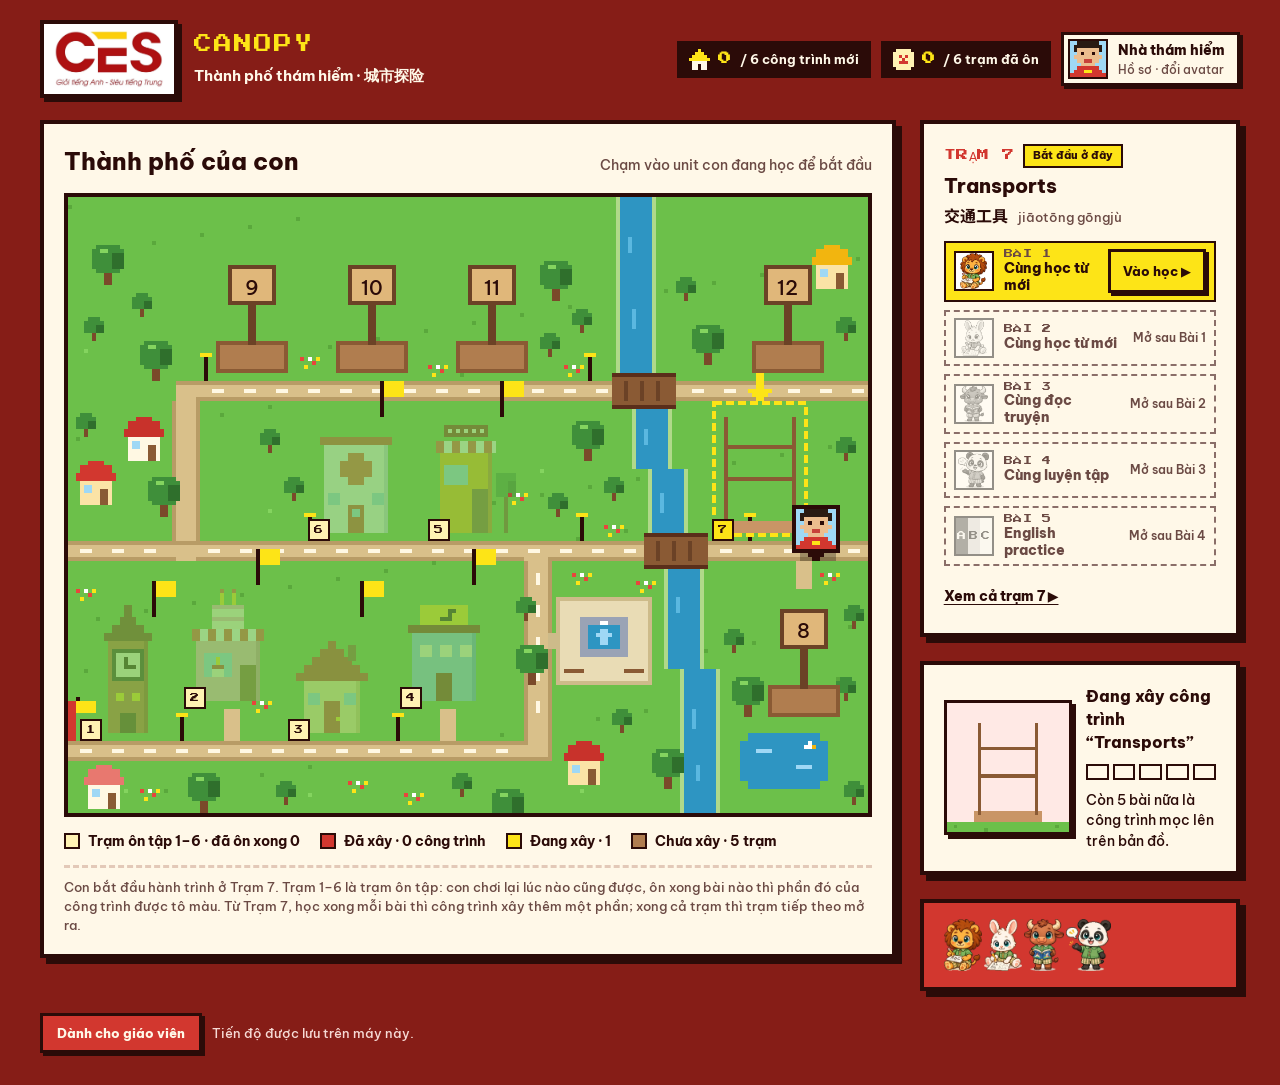
==== index.html @ 9d3f308e "Web Canopy CES: bản đồ thành phố (bắt đầu từ Trạm 7, tiến độ lưu trên máy học sinh), file dùng chung" ====
<!doctype html><html><head><meta charset=utf8><meta name=viewport content="width=device-width,initial-scale=1,viewport-fit=cover"><style>:root{color-scheme:light;box-sizing:border-box;padding-top:env(safe-area-inset-top,0px);padding-bottom:env(safe-area-inset-bottom,0px)}html{scroll-padding-top:env(safe-area-inset-top,0px)}body{margin:0;padding:0;font:14px -apple-system,BlinkMacSystemFont,sans-serif;background:#fff;color:#000}img{max-width:100%}[hidden]:not([hidden=until-found i]){display:none!important}
#lcv{position:fixed;inset:0;z-index:300;background:var(--bg,#fff);display:flex;flex-direction:column}
#lcv[hidden]{display:none}
#lcv .lcv-bar{display:flex;align-items:center;gap:10px;padding:8px max(12px,env(safe-area-inset-right,0px)) 8px max(12px,env(safe-area-inset-left,0px));border-bottom:3px solid var(--red,#D2372F);background:#fff}
#lcv .lcv-bar b{flex:1;min-width:0;font-size:15px;white-space:nowrap;overflow:hidden;text-overflow:ellipsis}
#lcv iframe{flex:1;width:100%;border:0;background:#fff}
</style></head><body>
<title>CES Canopy City</title>
<meta name="claude:viewport-fit-sides" content="cover">
<link rel="preconnect" href="https://fonts.googleapis.com">
<link rel="stylesheet" href="https://fonts.googleapis.com/css2?family=Be+Vietnam+Pro:wght@500;700;800&family=Press+Start+2P&family=Noto+Sans+SC:wght@500;700&display=swap">
<style>
/* CES · Canopy city map. Single deliberate look: brand-red ground, cream pixel panels, hard ink borders.
   Map (left) = the child's city; aside (right) = selected station. Station view = hero, lesson cards, stamps. */
:root{
  --bg:#861D17; --red:#D2372F; --red-l:#E8786F; --yel:#FDE417; --yel-d:#E9C800;
  --ink:#2B0B08; --cream:#FFF8E8; --paper:#ffffff; --mute:#6B4A44; --mute-2:#F6DAD5;
  --ok:#E5F4DC; --ok-d:#2E7D32; --rev:#FFF2B3;
  --f-px:'Press Start 2P',ui-monospace,monospace;
  --f-body:'Be Vietnam Pro',system-ui,-apple-system,'Segoe UI',sans-serif;
  --f-zh:'Noto Sans SC','PingFang SC','Microsoft YaHei',sans-serif;
  color-scheme:light;
}
*{box-sizing:border-box}
html,body{background:var(--bg)}
body{color:var(--ink);font-family:var(--f-body);font-size:16px;line-height:1.45;font-weight:500}
.wrap{max-width:1232px;margin:0 auto;padding-block:20px 32px;padding-left:max(16px,env(safe-area-inset-left,0px));padding-right:max(16px,env(safe-area-inset-right,0px));display:flex;flex-direction:column;gap:22px}
.zh{font-family:var(--f-zh);font-weight:700}
.px{font-family:var(--f-px);letter-spacing:.5px}
svg{image-rendering:pixelated}
a,button{font:inherit;color:inherit}
button{cursor:pointer}
a:focus-visible,button:focus-visible,input:focus-visible{outline:3px solid var(--yel);outline-offset:3px}
[hidden]{display:none!important}
.box{background:var(--cream);border:4px solid var(--ink);box-shadow:6px 6px 0 var(--ink)}
.btn{min-height:44px;display:inline-flex;align-items:center;justify-content:center;gap:8px;padding:0 14px;border:3px solid var(--ink);box-shadow:3px 3px 0 var(--ink);background:var(--cream);color:var(--ink);font-weight:800;font-size:14px;text-decoration:none}
.btn:active{transform:translate(3px,3px);box-shadow:none}
.btn.go{background:var(--yel)}
.btn.red{background:var(--red);color:var(--cream)}
.btn.rev{background:var(--rev)}

/* header */
header{display:flex;flex-wrap:wrap;align-items:center;justify-content:space-between;gap:16px}
.brand{display:flex;align-items:center;gap:16px;min-width:0}
.logo{flex:none;background:var(--paper);border:4px solid var(--ink);box-shadow:4px 4px 0 var(--ink);padding:6px 10px;line-height:0}
.logo img{height:58px;width:auto}
.sign{display:flex;flex-direction:column;gap:8px;min-width:0}
.sign .px{font-size:18px;color:var(--yel);letter-spacing:2px}
.sign b{font-size:15px;color:var(--cream)}
.stats{display:flex;flex-wrap:wrap;align-items:center;gap:10px}
.stat{display:flex;align-items:center;gap:8px;padding:8px 12px;background:var(--ink);color:var(--cream);font-weight:700;font-size:13px}
.stat .px{font-size:13px;color:var(--yel)}
.me{display:flex;align-items:center;gap:10px;padding:4px 12px 4px 4px;background:var(--cream);border:3px solid var(--ink);box-shadow:3px 3px 0 var(--ink);text-align:left;min-height:52px}
.me:hover{background:var(--paper)}
.me-av{width:40px;height:40px;flex:none;display:block;border:2px solid var(--ink)}
.me-av svg,.pf-big svg,.pf-av svg{display:block;width:100%;height:100%}
.me .who{display:flex;flex-direction:column;gap:1px;min-width:0}
.me .who b{font-size:14px;font-weight:800}
.me .who span{font-size:12px;color:var(--mute)}

/* map view */
main{display:flex;flex-wrap:wrap;gap:24px;align-items:flex-start}
.city{flex:999 1 560px;min-width:0;padding:20px;display:flex;flex-direction:column;gap:14px}
.city-h{display:flex;flex-wrap:wrap;justify-content:space-between;align-items:baseline;gap:6px 12px}
.city-h h1{margin:0;font-size:24px;font-weight:800;text-wrap:balance}
.city-h span{font-size:14px;color:var(--mute)}
.map{position:relative;border:4px solid var(--ink);line-height:0}
.map svg{display:block;width:100%;height:auto}
.lot{position:absolute;padding:0;border:0;background:transparent}
.lot:hover{background:rgba(253,228,23,.18)}
.lot-n{position:absolute;left:-4px;bottom:-4px;min-width:22px;height:22px;padding:0 4px;display:grid;place-items:center;background:var(--cream);border:2px solid var(--ink);font-family:var(--f-px);font-size:9px;line-height:1;color:var(--ink)}
.lot.is-rev .lot-n{background:var(--rev)}
.lot.is-built .lot-n{background:var(--red);color:var(--cream)}
.lot.is-cur .lot-n{background:var(--yel)}
.lot[aria-pressed="true"]{outline:3px solid var(--yel);outline-offset:-3px}
@media (max-width:640px){ .lot-n{min-width:15px;height:15px;font-size:7px;padding:0 2px;border-width:1px;left:-2px;bottom:-2px} }
.bubble{position:absolute;z-index:3;line-height:1.3;max-width:min(300px,86%);background:var(--cream);border:3px solid var(--ink);box-shadow:3px 3px 0 var(--ink);padding:8px 12px 8px 8px;display:flex;align-items:center;gap:10px}
.bubble .say{flex:none;width:44px;height:44px;display:grid;place-items:center;background:var(--yel);border:3px solid var(--ink);padding:0}
.bubble .t{display:flex;flex-direction:column;gap:2px;min-width:0}
.bubble small{font-size:12px;font-weight:700;color:var(--mute)}
.bubble b{font-size:15px;font-weight:800}
.bubble .zh{font-size:16px}
.legend{display:flex;flex-wrap:wrap;gap:10px 20px;font-size:14px;font-weight:700}
.legend div{display:flex;align-items:center;gap:8px}
.legend i{width:16px;height:16px;border:2px solid var(--ink);display:inline-block}
.howto{margin:0;font-size:13px;color:var(--mute);border-top:3px dashed #e3c9b8;padding-top:10px}

aside{flex:1 1 320px;min-width:0;display:flex;flex-direction:column;gap:24px}
.panel{padding:20px;display:flex;flex-direction:column;gap:14px}
.st-h{display:flex;flex-direction:column;gap:6px}
.st-h .tag{display:flex;flex-wrap:wrap;align-items:center;gap:8px}
.st-h .px{font-size:12px;color:var(--red)}
.chip{font-size:11px;font-weight:800;padding:2px 8px;border:2px solid var(--ink);background:var(--rev);color:var(--ink)}
.chip.new{background:var(--yel)}
.st-h h2{margin:0;font-size:20px;font-weight:800;line-height:1.2}
.st-h .sub{display:flex;flex-wrap:wrap;gap:2px 10px;align-items:baseline}
.st-h .sub .zh{font-size:16px}
.st-h .sub .py{font-size:13px;color:var(--mute)}
.st-h .bd{font-size:14px;color:var(--mute)}
.ls{list-style:none;margin:0;padding:0;display:flex;flex-direction:column;gap:8px}
.ls li{display:flex;align-items:center;gap:10px;padding:6px 8px;border:2px solid var(--ink);min-height:56px;background:var(--paper)}
.ch{width:40px;height:40px;flex:none;display:grid;place-items:end center;background:var(--paper);border:2px solid var(--ink);overflow:hidden}
.ch img{height:36px;width:auto;max-width:100%;object-fit:contain}
.abc{width:40px;height:40px;flex:none;display:grid;grid-template-columns:repeat(3,1fr);border:2px solid var(--ink);font-family:var(--f-px);font-size:9px;line-height:36px;text-align:center;color:var(--ink)}
.abc i{font-style:normal}.abc i:nth-child(1){background:var(--red);color:var(--cream)}.abc i:nth-child(2){background:var(--yel)}.abc i:nth-child(3){background:var(--cream)}
.ls .nm{flex:1;min-width:0;display:flex;flex-direction:column;line-height:1.2}
.ls .nm .px{font-size:9px;color:var(--mute)}
.ls .nm b{font-size:14px;font-weight:800}
.ls .note{font-size:12px;font-weight:600;text-align:right}
.ls .done{background:var(--ok)}
.ls .cur{background:var(--yel)}
.ls .lock{border-style:dashed;border-color:#8a6e68;color:var(--mute);background:transparent}
.ls .lock .ch,.ls .lock .abc{opacity:.45;filter:grayscale(1)}
.ls .btn{min-height:44px;padding:0 12px;font-size:13px}
.ls .ok{color:var(--ok-d);font-weight:800;font-size:13px;white-space:nowrap}
.lockbox,.revbox{display:flex;align-items:center;gap:10px;padding:10px;border:2px solid var(--ink);font-weight:700;font-size:14px}
.lockbox{background:var(--mute-2)}
.revbox{background:var(--rev)}
.more{font-size:14px;font-weight:800;color:var(--ink);background:none;border:0;padding:6px 0;text-align:left;text-decoration:underline;text-underline-offset:3px}
.bar{display:grid;gap:4px}
.bar span{height:16px;border:2px solid var(--ink);background:var(--cream)}
.bar span.on{background:var(--red)}
.build h2{margin:0;font-size:16px;font-weight:800}
.build p{margin:0;font-size:14px}
.crew{background:var(--red);color:var(--cream);display:flex;align-items:center;gap:14px;padding:16px 20px}
.crew .imgs{display:flex;align-items:flex-end;gap:2px;flex:none}
.crew .imgs img{height:52px;width:auto}
.crew p{margin:0;font-size:14px;font-weight:600}

/* station view */
.top{display:flex;flex-wrap:wrap;align-items:center;gap:10px 12px}
.top .logo{padding:4px 8px;border-width:3px;box-shadow:3px 3px 0 var(--ink)}
.top .logo img{height:40px}
.top .btn.map{background:var(--yel)}
.topnote{font-size:14px;font-weight:600;color:var(--mute-2)}
.station{display:flex;flex-direction:column;gap:24px}
.hero{padding:24px;display:flex;flex-wrap:wrap;align-items:center;justify-content:space-between;gap:20px 28px}
.hero-t{flex:1 1 320px;min-width:0;display:flex;flex-direction:column;gap:10px}
.hero .tag{display:flex;flex-wrap:wrap;align-items:center;gap:10px}
.hero .tram{font-size:14px;color:var(--red)}
.hero h1{margin:0;font-size:clamp(1.8rem,5vw,2.3rem);font-weight:800;line-height:1.1;text-wrap:balance}
.uzh{display:flex;flex-wrap:wrap;align-items:baseline;gap:4px 12px}
.uzh .zh{font-size:1.25rem}
.uzh .py{font-size:.95rem;color:var(--mute)}
.q{font-size:18px;font-weight:800}
.d{font-size:14px;color:var(--mute)}
.fig{margin:0;flex:0 1 300px;display:flex;flex-direction:column;align-items:center;gap:8px}
.fig svg{display:block;width:100%;max-width:300px;height:auto;border:3px solid var(--ink)}
.fig figcaption{font-size:12px;font-weight:700;color:var(--mute)}
.lsec h2{margin:0 0 14px;font-size:20px;font-weight:800;color:var(--cream)}
.cards{list-style:none;margin:0;padding:0;display:grid;grid-template-columns:repeat(auto-fit,minmax(min(170px,100%),1fr));gap:16px}
.card{border:4px solid var(--ink);box-shadow:4px 4px 0 var(--ink);padding:14px;display:flex;flex-direction:column;gap:8px;background:var(--cream);min-width:0}
.card-h{display:flex;align-items:center;gap:10px}
.card-h .ch,.card-h .abc{width:52px;height:52px;border-width:3px}
.card-h .ch img{height:46px}
.card-h .abc{line-height:46px;font-size:11px}
.card-h .px{font-size:12px}
.okb{margin-left:auto;font-size:12px;font-weight:800;color:var(--ok-d)}
.card-t{font-size:17px;font-weight:800;line-height:1.2}
.card-s{font-size:13px;color:var(--mute);line-height:1.3;min-height:2.6em}
.meter{height:10px;border:2px solid var(--ink);background:var(--paper)}
.meter span{display:block;height:100%;background:var(--red)}
.card-c{font-size:12px;font-weight:700;color:var(--mute)}
.card .btn{margin-top:auto}
.card.done{background:var(--ok)}
.card.cur{background:var(--yel)}
.card.cur .card-s,.card.cur .card-c{color:var(--ink)}
.card.lock{background:transparent;color:var(--mute-2);border-style:dashed;border-color:var(--mute-2);box-shadow:none}
.card.lock .card-t{color:var(--cream)}
.card.lock .card-s{color:var(--mute-2)}
.card.lock .ch,.card.lock .abc{opacity:.5;filter:grayscale(1)}
.card.lock .meter,.card.lock .card-c{display:none}
.locknote{margin-top:auto;display:flex;align-items:center;gap:6px;font-size:13px;font-weight:800;min-height:44px}
.row{display:flex;flex-wrap:wrap;gap:24px;align-items:stretch}
.pass,.bld{flex:1 1 320px;min-width:0;padding:20px;display:flex;flex-direction:column;gap:14px}
.pass h2,.bld h2{margin:0;font-size:20px;font-weight:800}
.bld p{margin:0;font-size:14px}
.cap{font-size:13px;color:var(--mute)}
.tems{display:flex;flex-wrap:wrap;gap:10px}
.tem{width:64px;height:64px;flex:none;display:flex;flex-direction:column;align-items:center;justify-content:center;gap:3px;padding:5px;border:3px dashed #b8a29c;background:transparent}
.tem svg{width:100%;flex:1;min-height:0;display:block;opacity:.22;filter:grayscale(1)}
.tem .px{font-size:7px;color:#9d8580}
.tem.on{border:3px solid var(--red);background:#FFF0EE;transform:rotate(var(--r));box-shadow:2px 2px 0 var(--ink)}
.tem.on svg{opacity:1;filter:none}
.tem.on .px{color:var(--bg)}

/* modal */
.modal{position:fixed;inset:0;z-index:50;background:rgba(43,11,8,.6);display:grid;place-items:center;padding:16px max(16px,env(safe-area-inset-right,0px)) 16px max(16px,env(safe-area-inset-left,0px));overflow-y:auto}
.modal-b{max-width:460px;width:100%;padding:24px;display:flex;flex-direction:column;align-items:center;text-align:center;gap:12px}
.modal-b h2{margin:0;font-size:22px;font-weight:800;text-wrap:balance}
.modal-b p{margin:0}
.modal-b .who{height:110px;width:auto}
.stampm{width:120px;height:120px;border:5px double var(--red);background:#FFF0EE;transform:rotate(-8deg);display:flex;flex-direction:column;align-items:center;justify-content:center;gap:4px;animation:stamp .5s ease-out}
.stampm svg{height:64px;width:auto}
.stampm .px{font-size:10px;color:var(--bg)}
@keyframes stamp{from{transform:rotate(-8deg) scale(1.8);opacity:0}to{transform:rotate(-8deg) scale(1);opacity:1}}
.mrow{display:flex;flex-wrap:wrap;justify-content:center;gap:10px}
.mnote{font-size:13px;color:var(--mute)}

/* profile */
.pf{max-width:760px;align-items:stretch;text-align:left}
.pf-h{display:flex;justify-content:space-between;align-items:center;gap:12px}
.pf-h h2{margin:0}
.pf h3{margin:6px 0 0;font-size:17px;font-weight:800}
.pf-me{display:flex;flex-wrap:wrap;align-items:center;gap:16px}
.pf-big{width:96px;height:96px;flex:none;border:4px solid var(--ink);box-shadow:4px 4px 0 var(--ink)}
.pf-name{display:flex;flex-direction:column;gap:6px;min-width:0;flex:1 1 240px}
.pf-name label{font-weight:800;font-size:14px}
.pf-rowi{display:flex;flex-wrap:wrap;gap:8px}
.pf-rowi input{min-height:44px;flex:1 1 160px;min-width:0;padding:0 10px;border:3px solid var(--ink);font:inherit;font-size:16px;background:var(--paper);color:var(--ink)}
.pf-avs{display:grid;grid-template-columns:repeat(auto-fill,minmax(84px,1fr));gap:10px}
.pf-av{display:flex;flex-direction:column;align-items:center;gap:6px;padding:8px 6px;border:3px solid var(--ink);background:var(--paper);font-size:12px;font-weight:700;line-height:1.2;text-align:center}
.pf-av .pic{width:56px;height:56px;display:block}
.pf-av[aria-checked="true"]{background:var(--yel);box-shadow:3px 3px 0 var(--ink)}
.pf-stats{display:grid;grid-template-columns:repeat(auto-fit,minmax(140px,1fr));gap:10px}
.pf-stat{border:3px solid var(--ink);background:var(--paper);padding:10px 12px;display:flex;flex-direction:column;gap:4px}
.pf-stat b{font-family:var(--f-px);font-size:15px;color:var(--bg)}
.pf-stat span{font-size:13px;font-weight:600;color:var(--mute)}
.pf-units{list-style:none;margin:0;padding:0;display:flex;flex-direction:column;gap:6px}
.pf-units button{width:100%;display:grid;grid-template-columns:72px minmax(0,1fr) minmax(90px,1.2fr) auto;align-items:center;gap:10px;padding:8px 10px;border:2px solid var(--ink);background:var(--paper);text-align:left;min-height:48px}
.pf-units .px{font-size:9px;color:var(--red)}
.pf-units .t{font-weight:800;font-size:14px;overflow:hidden;text-overflow:ellipsis;white-space:nowrap}
.pf-units .bar span{height:12px}
.pf-units .st{font-size:12px;font-weight:700;color:var(--mute);white-space:nowrap}
.pf-units .done .st{color:var(--ok-d)}
@media (max-width:560px){ .pf-units button{grid-template-columns:60px minmax(0,1fr) auto} .pf-units .bar{grid-column:1/-1;order:3} }

.ls .miss,.card-miss{font-size:12px;font-weight:800;color:var(--red)}
.acl{list-style:none;margin:0;padding:0;display:flex;flex-wrap:wrap;justify-content:center;gap:6px}
.acl li{display:inline-flex;align-items:center;gap:6px;padding:5px 9px;border:2px solid var(--ink);background:var(--paper);font-size:13px;font-weight:700}
.acl li.ok{background:var(--ok);color:var(--ok-d)}
.flag{width:22px;height:auto;border:1px solid var(--ink);flex:none}
.modal-b.wide{max-width:980px}
.grpres{display:flex;flex-direction:column;align-items:center;gap:8px;margin-top:14px;padding:16px;border:4px solid var(--ink);background:var(--yel);text-align:center}
.grpres b{font-size:20px}.grpres p{margin:0;font-weight:700}
/* footer + demo strip */
footer{display:flex;flex-wrap:wrap;align-items:center;gap:10px;color:var(--mute-2);font-size:13px}
footer .btn{min-height:40px;font-size:13px}
.demo{display:flex;flex-wrap:wrap;align-items:center;gap:8px 10px;padding:10px 12px;border:3px dashed var(--yel);color:var(--cream);font-size:13px;font-weight:700}
.demo .px{font-size:10px;color:var(--yel)}
.demo button{min-height:40px;padding:0 12px;border:2px solid var(--ink);background:var(--cream);color:var(--ink);font-size:13px;font-weight:800}
.demo button[aria-pressed="true"]{background:var(--yel);box-shadow:2px 2px 0 var(--ink)}
.teach{padding:14px;display:flex;flex-wrap:wrap;align-items:center;gap:10px;font-size:14px;font-weight:700}
.teach input{min-height:44px;width:120px;padding:0 10px;border:3px solid var(--ink);font:inherit;font-size:16px;background:var(--paper);color:var(--ink)}
.tbanner{background:var(--yel);border:3px solid var(--ink);padding:8px 12px;font-weight:800;font-size:14px;display:flex;flex-wrap:wrap;gap:8px 14px;align-items:center}
@keyframes blink{to{visibility:hidden}}
.blink{animation:blink 1s steps(2,start) infinite}
@keyframes bob{50%{transform:translateY(-1px)}}
.bob{animation:bob 1s steps(2) infinite}
#station{scroll-margin-top:12px}.panel.flash{animation:stFlash 1.4s steps(7)}@keyframes stFlash{0%,40%,80%{box-shadow:0 0 0 6px var(--lemon,var(--yel,#ffd400)),0 0 0 9px var(--ink,#0e1526)}20%,60%,100%{box-shadow:none}}
.bwrap{display:flex;gap:14px;align-items:center}.bfig{flex:none;width:128px;border:3px solid var(--ink);background:#fff;box-shadow:4px 4px 0 var(--ink)}.bfig svg{display:block;width:100%;height:auto}.btxt{flex:1;min-width:0;display:flex;flex-direction:column;gap:10px}@media (max-width:420px){.bwrap{flex-direction:column;align-items:stretch}.bfig{width:150px;align-self:center}}
.pf-av .pt{display:block;margin-top:3px;font-size:10px;font-weight:600;color:var(--mute,#666)}.pf-char{display:block;margin-bottom:6px;font-size:13px}.pf-char b{font-weight:800}
@media (prefers-reduced-motion:reduce){.panel.flash{animation:none}.blink,.bob,.stampm{animation:none}}
@media (max-width:640px){ .logo img{height:44px} .sign .px{font-size:14px} .city,.panel,.hero,.pass,.bld{padding:16px} }
</style>

<div class="wrap">
  <header>
    <div class="brand">
      <span class="logo"><img src="[data-uri]" alt="CES · Giỏi tiếng Anh, siêu tiếng Trung"></span>
      <div class="sign"><span class="px">CANOPY</span><b>Thành phố thám hiểm · 城市探险</b></div>
    </div>
    <div class="stats">
      <div class="stat" title="Công trình mới đã xây (trạm 7–12)"><svg viewBox="0 0 7 7" width="21" height="21" shape-rendering="crispEdges" aria-hidden="true"><path fill="#FDE417" d="M3 0h1v1h-1z M2 1h3v1h-3z M1 2h5v1h-5z M0 3h7v1h-7z"/><path fill="#FFF8E8" d="M1 4h5v3h-5z"/><path fill="#2B0B08" d="M3 5h1v2h-1z"/></svg><span class="px" id="nBuilt">0</span><span>/ 6 công trình mới</span></div>
      <div class="stat" title="Trạm ôn tập đã tô màu xong (trạm 1–6)"><svg viewBox="0 0 7 7" width="21" height="21" shape-rendering="crispEdges" aria-hidden="true"><path fill="#FFF2B3" d="M1 0h5v1h-5z M0 1h7v5h-7z M1 6h5v1h-5z"/><path fill="#D2372F" d="M2 2h1v1h-1z M3 3h1v1h-1z M4 2h1v1h-1z M2 4h3v1h-3z"/></svg><span class="px" id="nRev">0</span><span>/ 6 trạm đã ôn</span></div>
      <button type="button" class="me" id="meBtn" aria-haspopup="dialog">
        <span class="me-av" id="meAv"></span>
        <span class="who"><b id="meName">Nhà thám hiểm</b><span>Hồ sơ · đổi avatar</span></span>
      </button>
    </div>
  </header>
  <div class="tbanner" id="tBanner" hidden>Chế độ giáo viên: mọi trạm và mọi bài đều mở để xem thử.<button type="button" class="btn" id="tOff">Tắt chế độ giáo viên</button></div>

  <main id="mapView">
    <section class="box city" aria-labelledby="cityTitle">
      <div class="city-h"><h1 id="cityTitle">Thành phố của con</h1><span>Chạm vào unit con đang học để bắt đầu</span></div>
      <div class="map" id="map"></div>
      <div class="legend" id="legend"></div>
      <p class="howto">Con bắt đầu hành trình ở Trạm 7. Trạm 1–6 là trạm ôn tập: con chơi lại lúc nào cũng được, ôn xong bài nào thì phần đó của công trình được tô màu. Từ Trạm 7, học xong mỗi bài thì công trình xây thêm một phần; xong cả trạm thì trạm tiếp theo mở ra.</p>
    </section>
    <aside>
      <section class="box panel" id="station" aria-live="polite"></section>
      <section class="box panel build" id="build"></section>
      <section class="box crew" aria-label="Bạn đồng hành">
        <div class="imgs" aria-hidden="true" id="crewImgs"></div>
              </section>
    </aside>
  </main>

  <div id="stView" hidden></div>

  <footer>
    <button type="button" class="btn red" id="tBtn">Dành cho giáo viên</button>
    <span>Tiến độ được lưu trên máy này.</span>
  </footer>
  <div class="box teach" id="tBox" hidden>
    <label for="tPin">Mã giáo viên</label><input id="tPin" inputmode="numeric" maxlength="6" autocomplete="off">
    <button type="button" class="btn go" id="tGo">Mở mọi trạm</button>
    <button type="button" class="btn" id="tReset">Xoá tiến độ</button>
    <span id="tMsg" role="status"></span>
  </div>
</div>

<div id="lcv" hidden role="dialog" aria-modal="true" aria-label="Bài học"><div class="lcv-bar"><button type="button" class="btn" id="lcvX">◀ Về trạm</button><b id="lcvT"></b></div><iframe id="lcvF" title="Bài học" allow="autoplay; camera; microphone; fullscreen"></iframe></div>
<div class="modal" id="modal" hidden role="dialog" aria-modal="true" aria-labelledby="mT"><div class="box modal-b" id="modalB"></div></div>

<script>
/* Xếp nhóm (grp) — drag words onto the group whose character / character part they share. 8-bit look.
   Words are built from the red pictograph flashcards (thẻ chữ tượng hình) used in "Luyện chữ Hán".
   One engine, five pixel-art boards: windows (U3), carts (U5), bookcase (U6), pens (U9), hoops (U10).
   Used by the Lingo Cub station pages (replaces "Nhìn hình chọn pinyin" in Lesson 2) and by the CES demo. */
(function(){
'use strict';

/* word: [zh, pinyin, group key, char that carries the part (part groups only), extra note] */
var CFG = {
  '3-2': { theme:'windows', name:'Xếp nhóm: 早 · 午 · 晚', win:'Cả ngày đã vào đúng ô cửa!', cheer:'Con nhìn ra 早, 午, 晚 rất giỏi!',
    intro:'Mỗi ô cửa sổ có một chữ. Kéo thẻ thả vào ô cửa sổ có chữ giống nhau nhé!',
    bins:[ {k:'早',sub:'buổi sáng',ic:'dawn'}, {k:'午',sub:'buổi trưa',ic:'sun'}, {k:'晚',sub:'buổi tối',ic:'moon'} ],
    words:[ ['早上','zǎoshang','早'],['吃早饭','chī zǎofàn','早'],['中午','zhōngwǔ','午'],['吃午饭','chī wǔfàn','午'],['晚上','wǎnshang','晚'],['吃晚饭','chī wǎnfàn','晚'] ] },
  '5-2': { theme:'carts', name:'Xếp nhóm: 园 · 店 · 家 · 学', win:'Xe đẩy nào cũng đầy rồi!', cheer:'Con nhận ra 园, 店, 家, 学 rất nhanh!',
    intro:'Mỗi xe đẩy có một chữ. Kéo thẻ thả vào xe đẩy có chữ giống nhau nhé!',
    bins:[ {k:'园',sub:'có cây, có thú',ic:'park'}, {k:'店',sub:'bán hàng, nấu ăn',ic:'shop'}, {k:'家',sub:'nhà',ic:'house'}, {k:'学',sub:'học',ic:'book'} ],
    words:[ ['公园','gōngyuán','园'],['动物园','dòngwùyuán','园'],['商店','shāngdiàn','店'],['饭店','fàndiàn','店'],
            ['家','jiā','家'],['回家','huíjiā','家'],['学校','xuéxiào','学'],['去上学','qù shàngxué','学'] ] },
  '6-2': { theme:'shelf', name:'Xếp nhóm: 师 · 医 · 学', win:'Tủ sách gọn gàng rồi!', cheer:'Con nhớ 师, 医, 学 rất giỏi!',
    intro:'Mỗi tủ sách có một chữ. Kéo cuốn sách thả vào tủ có chữ giống nhau nhé!',
    bins:[ {k:'师',sub:'người làm nghề giỏi',ic:'board'}, {k:'医',sub:'chữa bệnh',ic:'cross'}, {k:'学',sub:'học',ic:'book'} ],
    words:[ ['老师','lǎoshī','师'],['厨师','chúshī','师'],['医生','yīshēng','医'],['牙医','yáyī','医'],['学生','xuésheng','学'],['学校','xuéxiào','学'],['去上学','qù shàngxué','学'] ] },
  '8-1': { theme:'pens', name:'Xếp nhóm: 犭 · 老', win:'Các bạn đã về đúng chuồng!', cheer:'Con nhìn ra 犭 và 老 rất giỏi!',
    intro:'Mỗi chuồng có một chữ hoặc một phần chữ. Kéo thẻ thả vào chuồng đúng nhé! 狗, 猫, 老鼠 là từ con đã học ở Little Seed.',
    bins:[ {k:'犭',sub:'thú có lông',where:'bên trái',ic:'paw'}, {k:'老',sub:'đọc là lǎo',ic:'old'} ],
    words:[ ['猴子','hóuzi','犭','猴'],['狗','gǒu','犭','狗'],['猫','māo','犭','猫'],['老虎','lǎohǔ','老'],['老鼠','lǎoshǔ','老'] ] },
  '9-2': { theme:'pens', name:'Xếp nhóm: 犭 · 鸟 · 氵 · 月 · 老', win:'Các bạn đã về đúng chuồng!', cheer:'Con nhìn ra 犭, 鸟, 氵, 月 và 老 rất giỏi!',
    intro:'Mỗi chuồng có một chữ hoặc một phần chữ. Kéo thẻ thả vào chuồng đúng nhé! Có cả từ của các unit trước và Little Seed để ôn lại.',
    bins:[ {k:'犭',sub:'thú có lông',where:'bên trái',ic:'paw'}, {k:'鸟',sub:'loài có cánh',where:'bên phải',mixed:1,ic:'bird'}, {k:'氵',sub:'có nước',where:'bên trái',mixed:1,ic:'drop'}, {k:'月',sub:'bộ phận cơ thể',where:'bên trái',ic:'leg'}, {k:'老',sub:'đọc là lǎo',ic:'old'} ],
    words:[ ['猪','zhū','犭','猪'],['猴子','hóuzi','犭','猴'],['狗','gǒu','犭','狗'],['猫','māo','犭','猫'],
            ['鸡','jī','鸟','鸡'],['鸭子','yāzi','鸟','鸭'],['鸟','niǎo','鸟'],
            ['漂亮','piàoliang','氵','漂'],['游泳','yóuyǒng','氵','游'],['水','shuǐ','氵'],
            ['胖','pàng','月','胖'],['腿','tuǐ','月','腿'],['脚','jiǎo','月','脚'],
            ['老','lǎo','老'],['老师','lǎoshī','老'],['老鼠','lǎoshǔ','老'],['老虎','lǎohǔ','老'] ] },
  '10-2': { theme:'hoops', name:'Xếp nhóm: 艹 · 氵 · 天', win:'Bóng nào cũng vào rổ!', cheer:'Con nhìn ra 艹, 氵 và 天 rất giỏi!',
    intro:'Mỗi rổ có một chữ hoặc một phần chữ. Kéo quả bóng thả vào rổ đúng nhé!',
    bins:[ {k:'艹',sub:'cây cỏ',where:'trên đầu',ic:'grass'}, {k:'氵',sub:'có nước',where:'bên trái',ic:'drop'}, {k:'天',sub:'trời, ngày',ic:'sky'} ],
    words:[ ['花','huā','艹','花'],['草','cǎo','艹','草'],['河','hé','氵','河'],['洗脸','xǐliǎn','氵','洗',' Rửa mặt cần nước!'],['漂亮','piàoliang','氵','漂'],
            ['天空','tiānkōng','天'],['今天','jīntiān','天'],['明天','míngtiān','天'] ] }
};
/* folder that holds each character's red flashcard (img/<code>_red.webp); 园 has no flashcard and is drawn as a red character */
var CARDDIR={"早":"u1to4","上":"u1to4","吃":"u1to4","饭":"u1to4","中":"u1to4","午":"u1to4","晚":"u1to4","公":"u5","动":"u5","物":"u5","商":"u5","店":"u5","家":"u5","回":"u5","学":"u5","校":"u5","去":"u5","老":"u6","师":"u6","厨":"u6","医":"u6","生":"u6","牙":"u6","猪":"u9","猴":"u8","子":"u9","鸡":"u9","鸭":"u9","虎":"u8","花":"u10","草":"u10","河":"u10","洗":"u1to4","脸":"u1to4","漂":"u9","猫":"u8","狗":"u8","鼠":"u8","鸟":"u9","水":"u9","脚":"u9","腿":"u8","长":"u8","玩":"u1to4","游":"u1to4","戏":"u1to4","火":"u7","车":"u7","虎":"u8","可":"u9","爱":"u9","年":"u9","轻":"u9","丑":"u9","牛":"u9","羊":"u9","马":"u9","胖":"u9","瘦":"u9","亮":"u10","天":"u10","空":"u10","今":"u1to4","明":"u1to4"};
var EXP={"狗":["gǒu","con chó","Có 犭 (bộ thú) bên trái."],"猫":["māo","con mèo","Có 犭 (bộ thú) bên trái."],"鸟":["niǎo","con chim","Hình chú chim có mỏ, cánh và đuôi. Khi đứng bên phải chữ khác, 鸟 chỉ loài chim."],"水":["shuǐ","nước","Hình dòng nước chảy. Khi đứng bên trái chữ khác, 水 rút gọn thành 氵."],"脚":["jiǎo","bàn chân","Có 月 (bộ phận cơ thể) bên trái."],"鼠":["shǔ","con chuột","Hình chú chuột có răng cửa và đuôi dài."],"腿":["tuǐ","cái chân","Có 月 (bộ phận cơ thể) bên trái."],"长":["cháng","dài","Hình người tóc dài bay trong gió."],"泳":["yǒng","bơi","Có 氵 (nước) bên trái: bơi lội trong nước."],"玩":["wán","chơi","Có 王 (vua) bên trái: chơi đùa."],"游":["yóu","bơi, đi chơi","Có 氵 (nước) bên trái: bơi lội trong nước."],"戏":["xì","trò chơi, kịch","游戏: trò chơi."],"虎":["hǔ","con hổ","Hình đầu hổ với những vằn trên người."],"火":["huǒ","lửa","Hình ngọn lửa đang cháy."],"车":["chē","xe","Hình chiếc xe nhìn từ trên xuống: hai bánh và thân xe."],"自":["zì","tự mình","Hình cái mũi: ngày xưa người ta chỉ vào mũi khi nói về mình."],"行":["xíng","đi","Hình ngã tư đường: nơi để đi."],"可":["kě","đáng, có thể","可爱: đáng để yêu."],"爱":["ài","yêu","Có trái tim 心 ở giữa: yêu thương."],"年":["nián","năm","Một năm có 12 tháng; 年轻 là còn ít tuổi."],"轻":["qīng","nhẹ","Có 车 (xe) bên trái; nhẹ nhàng như lông chim."],"丑":["chǒu","xấu","Trái nghĩa với 漂亮."],"牛":["niú","con bò","Hình đầu bò có hai chiếc sừng."],"羊":["yáng","con cừu","Hình đầu cừu có hai chiếc sừng cong."],"马":["mǎ","con ngựa","Hình con ngựa có bờm và bốn chân."],"早": ["zǎo", "sáng sớm", "日 (mặt trời) mọc trên đường chân trời."], "上": ["shàng", "trên; lên", "Nét ngắn nằm trên nét ngang: ở phía trên."], "吃": ["chī", "ăn", "Có 口 (miệng) bên trái: ăn bằng miệng."], "饭": ["fàn", "cơm, bữa ăn", "Có 饣 (bộ đồ ăn) bên trái."], "中": ["zhōng", "giữa", "Nét dọc xuyên giữa ô 口: ở chính giữa."], "午": ["wǔ", "buổi trưa", "Giữa ngày, mặt trời lên cao nhất."], "晚": ["wǎn", "buổi tối", "Có 日 (mặt trời) bên trái: nói về thời gian trong ngày."], "公": ["gōng", "chung, công cộng", "公园 là khu vườn chung cho mọi người."], "园": ["yuán", "vườn", "Hàng rào 囗 bao quanh: một khu vườn."], "动": ["dòng", "động, cử động", "Có 力 (sức lực): có sức thì cử động."], "物": ["wù", "vật, con vật", "Có 牜 (bộ bò) bên trái: con vật."], "商": ["shāng", "buôn bán", "商店 là nơi buôn bán hàng hóa."], "店": ["diàn", "cửa hàng", "Có 广 (mái che) bên ngoài: một cửa hàng có mái."], "家": ["jiā", "nhà, gia đình", "宀 (mái nhà) che 豕 (con lợn): ngày xưa nhà nào cũng nuôi lợn."], "回": ["huí", "trở về", "Hình vòng xoáy quay vào trong, rồi quay về."], "学": ["xué", "học", "Có 子 (đứa trẻ) ở dưới: trẻ em đi học."], "校": ["xiào", "trường", "Có 木 (cây) bên trái."], "去": ["qù", "đi", "去 là đi tới một nơi nào đó."], "老": ["lǎo", "già", "Hình ông cụ lưng còng chống gậy."], "师": ["shī", "thầy, người giỏi nghề", "老师 là thầy cô; 厨师 là đầu bếp."], "厨": ["chú", "nhà bếp", "厨师 là người nấu ăn trong bếp."], "医": ["yī", "chữa bệnh", "医生 và 牙医 đều là người chữa bệnh."], "生": ["shēng", "sinh ra; sống", "Hình mầm cây nhú lên khỏi mặt đất."], "牙": ["yá", "răng", "Hình hai chiếc răng cắn vào nhau."], "猪": ["zhū", "con lợn", "Có 犭 (bộ thú) bên trái."], "猴": ["hóu", "con khỉ", "Có 犭 (bộ thú) bên trái."], "子": ["zi", "con; hậu tố", "Hình em bé dang tay; hay đứng cuối từ như 猴子, 鸭子."], "鸡": ["jī", "con gà", "Có 鸟 (chim) bên phải."], "鸭": ["yā", "con vịt", "Có 鸟 (chim) bên phải."], "花": ["huā", "hoa", "Có 艹 (cây cỏ) trên đầu."], "草": ["cǎo", "cỏ", "Có 艹 (cây cỏ) trên đầu."], "河": ["hé", "sông", "Có 氵 (nước) bên trái."], "洗": ["xǐ", "rửa", "Có 氵 (nước) bên trái: rửa cần nước."], "脸": ["liǎn", "khuôn mặt", "Có 月 (bộ phận cơ thể) bên trái."], "漂": ["piào", "nổi nhẹ trên nước", "Có 氵 (nước) bên trái: vật nhẹ thì nổi trên nước."], "亮": ["liàng", "sáng", "Sáng lấp lánh; ghép với 漂 thành 漂亮."], "天": ["tiān", "trời; ngày", "大 (người dang tay) có nét ngang trên đầu: bầu trời trên đầu người."], "空": ["kōng", "trống; bầu trời", "Có 穴 (cái hang) ở trên: trống rỗng."], "今": ["jīn", "nay, hôm nay", "今天 là hôm nay."], "明": ["míng", "sáng; ngày mai", "日 (mặt trời) và 月 (mặt trăng) cùng chiếu: sáng."], "胖": ["pàng", "béo", "Có 月 (cơ thể, thịt) bên trái: người đầy đặn."], "瘦": ["shòu", "gầy", "Có 疒 (bộ bệnh) bên ngoài: người gầy yếu."], "很": ["hěn", "rất", "Đứng trước từ chỉ tính chất: 很胖 = rất béo."], "不": ["bù", "không", "Đứng trước từ để nói “không”: 不胖 = không béo."]};
var WX={"老鼠":["con chuột","老 hay đứng trước tên con vật để gọi thân mật; 鼠 là chuột. Giống 老虎 là con hổ."],"游泳":["bơi lội","游 và 泳 đều có 氵 (nước) bên trái, vì bơi lội thì phải ở trong nước."],"长腿":["chân dài","长 là dài, 腿 là cái chân (có 月 chỉ bộ phận cơ thể): chân dài."],"玩游戏":["chơi game","玩 là chơi, 游戏 là trò chơi: chơi trò chơi. Chữ 游 có 氵 (nước) bên trái, vì ngày xưa 游 là bơi lội."],"火车":["tàu hỏa","火 là lửa, 车 là xe. Mẹo nhớ: tàu hỏa ngày xưa chạy bằng lửa đốt than → xe lửa."],"自行车":["xe đạp","自 là tự mình, 行 là đi, 车 là xe: xe tự mình đi bằng sức chân → xe đạp."],"猴子":["con khỉ","猴 là khỉ (có 犭 bộ thú bên trái); 子 đọc nhẹ “zi”, hay đứng cuối từ."],"老虎":["con hổ","老 + 虎: người ta hay thêm 老 trước tên con vật để gọi thân mật, như “ông hổ”."],"可爱":["dễ thương","可 là đáng, 爱 là yêu: đáng để yêu → dễ thương."],"年轻":["trẻ","年 là năm, 轻 là nhẹ. Mẹo nhớ: ít năm tuổi, nhẹ nhàng như lông chim → trẻ."],"鸭子":["con vịt","鸭 là vịt; 子 đọc nhẹ “zi”, hay đứng cuối từ như 猴子."],"早上": ["buổi sáng", "Mặt trời 早 vừa nhô lên và đang ở trên cao 上 → đó là buổi sáng."], "吃早饭": ["ăn bữa sáng", "ăn 吃 + sáng 早 + cơm 饭: ăn cơm vào buổi sáng = ăn sáng."], "中午": ["buổi trưa", "中 là giữa, 午 là trưa: lúc mặt trời ở giữa bầu trời → buổi trưa."], "吃午饭": ["ăn bữa trưa", "ăn 吃 + trưa 午 + cơm 饭: ăn cơm vào buổi trưa = ăn trưa."], "晚上": ["buổi tối", "Chữ 晚 có 日 (mặt trời) bên trái: mặt trời đã đi ngủ, trời tối → buổi tối."], "吃晚饭": ["ăn bữa tối", "ăn 吃 + tối 晚 + cơm 饭: ăn cơm vào buổi tối = ăn tối."], "公园": ["công viên", "公 là chung, 园 là vườn: khu vườn chung của mọi người = công viên."], "动物园": ["vườn thú", "Vườn 园 có nhiều con vật 物 hay cử động 动 → vườn thú."], "商店": ["cửa hàng", "商 là buôn bán, 店 là cửa hàng: nơi người ta bán hàng."], "饭店": ["nhà hàng", "Cửa hàng 店 bán cơm 饭 → nhà hàng."], "回家": ["về nhà", "回 là quay về, 家 là nhà: quay về nhà."], "学校": ["trường học", "学 là học, 校 là trường: nơi các bạn đến để học → trường học."], "去上学": ["đi học", "去 là đi, 上学 là lên lớp học: đi lên lớp học = đi học."], "老师": ["thầy cô giáo", "老 là người lớn, nhiều kinh nghiệm; 师 là thầy: người thầy giàu kinh nghiệm → thầy cô giáo."], "厨师": ["đầu bếp", "厨 là bếp, 师 là người giỏi nghề: người giỏi việc bếp núc → đầu bếp."], "医生": ["bác sĩ", "医 là chữa bệnh, 生 ở đây là người: người chữa bệnh → bác sĩ."], "牙医": ["nha sĩ", "牙 là răng, 医 là chữa bệnh: người chữa răng → nha sĩ."], "学生": ["học sinh", "学 là học, 生 ở đây là người: người đi học → học sinh."], "很胖": ["rất béo", "很 là rất + 胖 là béo → rất béo."], "不胖": ["không béo", "不 là không + 胖 là béo → không béo."], "很瘦": ["rất gầy", "很 là rất + 瘦 là gầy → rất gầy."], "不瘦": ["không gầy", "不 là không + 瘦 là gầy → không gầy."], "很老": ["rất già", "很 là rất + 老 là già → rất già."], "不老": ["không già", "不 là không + 老 là già → không già."], "洗脸": ["rửa mặt", "洗 là rửa (có 氵 nước), 脸 là khuôn mặt (có 月 chỉ cơ thể): dùng nước rửa mặt."], "漂亮": ["xinh đẹp", "漂 là nổi nhẹ trên nước (氵), 亮 là sáng. Mẹo nhớ: hình dung chiếc lá nhẹ nhàng nổi trên mặt nước, sáng lấp lánh (亮). Thật xinh đẹp!"], "天空": ["bầu trời", "天 là trời, 空 là khoảng trống rộng: khoảng trống rộng lớn trên đầu → bầu trời."], "今天": ["hôm nay", "今 là nay, 天 là ngày: ngày nay → hôm nay."], "明天": ["ngày mai", "明 là sáng, 天 là ngày: ngày sáng sắp tới → ngày mai."]};
var CI={"狗":"dog","猫":"cat","鼠":"mouse","鸟":"bird","水":"drop","脚":"leg","腿":"leg","长":"right","泳":"river","玩":"ball","游":"river","戏":"game","虎":"tiger","火":"fire","车":"car","自":"face","行":"right","可":"thumb","爱":"heart","年":"cal","轻":"feather","丑":"ugly","牛":"cow","羊":"sheep","马":"horse","早": "dawn", "上": "up", "吃": "eat", "饭": "rice", "中": "mid", "午": "sun", "晚": "moon", "公": "people", "园": "park", "动": "run", "物": "paw", "商": "coins", "店": "shop", "家": "house", "回": "back", "学": "book", "校": "school", "去": "right", "老": "old", "师": "board", "厨": "pot", "医": "cross", "生": "sprout", "牙": "tooth", "猪": "pig", "猴": "monkey", "子": "child", "鸡": "chick", "鸭": "duck", "花": "flower", "草": "grass", "河": "river", "洗": "drop", "脸": "face", "漂": "leaf", "亮": "sparkle", "天": "sky", "空": "cloud", "今": "clock", "明": "sunmoon", "胖": "fat", "瘦": "thin", "很": "very", "不": "no"},WI={"老鼠":"mouse","游泳":"river","长腿":"leg","玩游戏":"game","火车":"fire","自行车":"car","老虎":"tiger","猴子":"monkey","鸭子":"duck","年轻":"feather","可爱":"heart","早上": "dawn", "吃早饭": "rice", "吃午饭": "rice", "吃晚饭": "rice", "中午": "sun", "晚上": "moon", "公园": "park", "动物园": "paw", "饭店": "shop", "学校": "school", "去上学": "school", "老师": "board", "厨师": "pot", "医生": "cross", "牙医": "tooth", "学生": "book", "洗脸": "face", "漂亮": "sparkle", "天空": "cloud", "今天": "clock", "明天": "sunmoon"};
var NOCARD=['园','很','不','自','行','泳'];

var THEME = {
  windows:{ verb:'ô cửa sổ', thing:'thẻ',       W:48, H:34, land:'pop' },
  carts:  { verb:'xe đẩy',   thing:'thẻ',       W:48, H:36, land:'drop' },
  shelf:  { verb:'tủ sách',  thing:'cuốn sách', W:40, H:40, land:'slide' },
  pens:   { verb:'chuồng',   thing:'thẻ',   W:48, H:32, land:'hop' },
  hoops:  { verb:'rổ',       thing:'quả bóng',  W:48, H:44, land:'drop' }
};

/* ---------- 8-bit icons (12×12 pixel maps) ---------- */
var PAL={k:'#0e1526',r:'#c8322b',y:'#ffcd3c',o:'#ff8a3c',w:'#ffffff',b:'#2e95c2',l:'#8fd3ff',g:'#3f8f3a',G:'#6cc04a',n:'#8a5a34',p:'#ffc58f',d:'#1f2a44',c:'#fff3b0',x:'#c9ced8',m:'#ff9fbf'};
var ICON={
  dawn:['............','............','....yyyy....','..yyyyyyyy..','.yyyyyyyyyy.','.yyyyyyyyyy.','oooooooooooo','pppppppppppp','oooooooooooo','pppppppppppp','oooooooooooo','pppppppppppp'],
  sun:['.....yy.....','.y...yy...y.','..y......y..','....yyyy....','...yyyyyy...','yy.yyyyyy.yy','yy.yyyyyy.yy','...yyyyyy...','....yyyy....','..y......y..','.y...yy...y.','.....yy.....'],
  moon:['dddddddddddd','dwdddddddcdd','ddddccccdddd','dddcccdddddd','ddcccddddddd','ddcccddddwdd','ddcccddddddd','ddcccddddddd','dddcccdddddd','ddddccccdddd','dwdddddddddd','dddddddddddd'],
  park:['rrrrrrrrrrrr','rrrrrrrrrrrr','nn........nn','nn...GG...nn','nn..GGGG..nn','nn.GGGGGG.nn','nn.GGgGGG.nn','nn..GGGG..nn','nn...nn...nn','nn...nn...nn','nn...nn...nn','nn...nn...nn'],
  shop:['rrwwrrwwrrww','rrwwrrwwrrww','.rr..rr..rr.','oooooooooooo','oooooooooooo','ollllooonnoo','ollllooonnoo','ollllooonnoo','oooooooonnoo','oooooooonnoo','oooooooonnoo','oooooooonnoo'],
  house:['.....rr.....','....rrrr....','...rrrrrr...','..rrrrrrrr..','.rrrrrrrrrr.','rrrrrrrrrrrr','.oooooooooo.','.olloooonno.','.olloooonno.','.oooooooonno','.oooooooonno','.oooooooonno'],
  book:['............','.bbbbb.bbbbb','.bwwww.wwwwb','.bwkkw.wkkwb','.bwwww.wwwwb','.bwkkw.wkkwb','.bwwww.wwwwb','.bwkkw.wkkwb','.bwwww.wwwwb','.bbbbbbbbbbb','......b.....','............'],
  board:['nnnnnnnnnnnn','nggggggggggn','ngwwwwgggggn','nggggggggggn','ngwwwwwwwggn','nggggggggggn','ngwwwggggggn','nggggggggggn','nnnnnnnnnnnn','...n....n...','..n......n..','.n........n.'],
  cross:['kkkkkkkkkkkk','kwwwwwwwwwwk','kwwwwrrwwwwk','kwwwwrrwwwwk','kwwwwrrwwwwk','kwrrrrrrrrwk','kwrrrrrrrrwk','kwwwwrrwwwwk','kwwwwrrwwwwk','kwwwwrrwwwwk','kwwwwwwwwwwk','kkkkkkkkkkkk'],
  paw:['............','.nn......nn.','.nn......nn.','............','nn..nnnn..nn','nn.nnnnnn.nn','...nnnnnn...','..nnnnnnnn..','..nnnnnnnn..','..nnnnnnnn..','...nnnnnn...','............'],
  bird:['............','....bbbb....','...bbbbbb...','...bwkbbbo..','..bbbbbbboo.','bbbbbbbbb...','.bbblbbbb...','..bblllbb...','...bbbbb....','....bbb.....','....o..o....','...oo..oo...'],
  fat:['............','...nnnnnn...','..nnnnnnnn..','..nkpppknn..','..npppppnn..','.nnppnnppnn.','nnnnnnnnnnnn','nnnnnnnnnnnn','nnnnnnnnnnnn','.nnnnnnnnnn.','..nn....nn..','..kk....kk..'],
  thin:['....nnnn....','...nnnnnn...','...nkppkn...','...npppn....','....pppp....','....nnnn....','....nnnn....','....nnnn....','....nnnn....','....n..n....','....n..n....','...kk..kk...'],
  old:['...xxxxxx...','..xxxxxxxx..','.xxppppppxx.','.xppppppppx.','.pkkppppkkp.','.pppppppppp.','.ppppnnpppp.','.pwwwwwwwwp.','..wwwwwwww..','...wwwwww...','....wwww....','............'],
  grass:['............','.G....G...G.','.G...GG..GG.','.GG..G...G..','..GG.G.G.G..','G..GGG.GGG.G','GG.GGGGGGGGG','.GGGGGGGGGG.','gggggggggggg','gggggggggggg','nnnnnnnnnnnn','nnnnnnnnnnnn'],
  drop:['.....b......','.....b......','....bbb.....','....bbb.....','...bbbbb....','...blbbb....','..bblbbbb...','..bblbbbbb..','..bbbbbbbb..','...bbbbbb...','....bbbb....','............'],
  sky:['llllllllllll','llllllllllll','llllwwwlllll','lllwwwwwllll','llwwwwwwwwll','lwwwwwwwwwwl','llllllllllll','llllllllyyll','lllllllyyyyl','llllllllyyll','llllllllllll','llllllllllll'],
  up:[".....yy.....", "....yyyy....", "...yyyyyy...", "..yyyyyyyy..", ".yyyyyyyyyy.", "....yyyy....", "....yyyy....", "....yyyy....", "....yyyy....", "....yyyy....", "............", "kkkkkkkkkkkk"],
  right:["............", ".....y......", ".....yy.....", ".....yyy....", "yyyyyyyyyy..", "yyyyyyyyyyy.", "yyyyyyyyyy..", ".....yyy....", ".....yy.....", ".....y......", "............", "............"],
  back:["............", "......b.....", ".....bb.....", "....bbb.....", "..bbbbbbbbbb", ".bbbbbbbbbbb", "..bbbbbbbbbb", "....bbb.....", ".....bb.....", "......b.....", "............", "............"],
  eat:["............", ".rrrrrrrrrr.", "rrrrrrrrrrrr", "rwwwwwwwwwwr", "rkkkkkkkkkkr", "rkkkkrrkkkkr", "rkkkrrrrkkkr", ".rkkkrrkkkr.", "..rkkkkkkr..", "...rrrrrr...", "............", "............"],
  rice:["....x..x....", "...x..x..x..", "............", "wwwwwwwwwwww", "wwwwwwwwwwww", "rrrrrrrrrrrr", "rrrrrrrrrrrr", ".rrrrrrrrrr.", "..rrrrrrrr..", "...rrrrrr...", "...nnnnnn...", "............"],
  mid:["kkkkkkkkkkkk", "k..........k", "k....rr....k", "k...rrrr...k", "k..rrrrrr..k", "k..rrrrrr..k", "k..rrrrrr..k", "k..rrrrrr..k", "k...rrrr...k", "k....rr....k", "k..........k", "kkkkkkkkkkkk"],
  people:["..pp....pp..", ".pppp..pppp.", ".pppp..pppp.", "..pp....pp..", ".rrrr..bbbb.", "rrrrrr.bbbbb", "rrrrrr.bbbbb", ".rrrr..bbbb.", ".rr.rr.bb.bb", ".rr.rr.bb.bb", ".kk.kk.kk.kk", "............"],
  run:["....pp......", "...pppp.....", "...pppp.....", "....pp..b...", "..bbbbbbb...", ".b.bbbb.....", "...bbbb.....", "...bb.bb....", "..bb...bb...", "..b.....bb..", ".kk......kk.", "............"],
  coins:["............", "...yyyyyy...", "..yyooooyy..", ".yyooyyooyy.", ".yooyyyyooy.", ".yoyyooyyoy.", ".yoyyooyyoy.", ".yooyyyyooy.", ".yyooyyooyy.", "..yyooooyy..", "...yyyyyy...", "............"],
  school:[".......rr...", ".......r....", "..rrrrrrrr..", ".rrrrrrrrrr.", ".wwwwwwwwww.", ".wbbwwwwbbw.", ".wbbwwwwbbw.", ".wwwwnnwwww.", ".wbbwwnnwbbw", ".wwwwnnwwww.", ".wwwwnnwwww.", "kkkkkkkkkkkk"],
  pot:["..x..x..x...", "...x..x..x..", "............", ".kkkkkkkkkk.", "kddddddddddk", "kddddddddddk", "kddddddddddk", ".kddddddddk.", "..kddddddk..", "............", "..kk....kk..", "............"],
  sprout:["............", "...GG..GG...", "..GGGGGGGG..", "..GGGGGGGG..", "...GGGGGG...", ".....GG.....", ".....GG.....", ".....GG.....", "nnnnnnnnnnnn", "nnnnnnnnnnnn", "nnnnnnnnnnnn", "............"],
  tooth:["..xxxxxxxx..", ".wwwwwwwwww.", "wwwwwwwwwwww", "wwwwwwwwwwww", "wwwwwwwwwwww", "wwwwwwwwwwww", ".wwwwwwwwww.", ".www....www.", ".ww......ww.", ".ww......ww.", ".xx......xx.", "............"],
  pig:[".mm......mm.", "mmmm....mmmm", "mmmmmmmmmmmm", "mmkmmmmmmkmm", "mmmmmmmmmmmm", "mmmmooooommm", "mmmmokokommm", "mmmmooooommm", ".mmmmmmmmmm.", "..mm....mm..", "..kk....kk..", "............"],
  monkey:[".nn......nn.", "nnnnnnnnnnnn", "nnnnnnnnnnnn", "nnppppppppnn", "nnpkppppkpnn", "nnppppppppnn", "nnppkkkkppnn", ".nnppppppnn.", "..nnnnnnnn..", "............", "............", "............"],
  child:["...kkkkkk...", "..kkkkkkkk..", "..kppppppk..", "..kpkppkpk..", "..kppppppk..", "...kprrpk...", "....pppp....", "..bbbbbbbb..", ".bbbbbbbbbb.", ".bb.bbbb.bb.", "....bbbb....", "....kk..kk.."],
  chick:["....yyyy....", "...yyyyyy...", "...yykyyyoo.", "...yyyyyooo.", "..yyyyyyyy..", ".yyyyyyyyyy.", ".yyyyyyyyyy.", "..yyyyyyyy..", "...yyyyyy...", "....o..o....", "...oo..oo...", "............"],
  duck:["............", "....wwww....", "...wwwwwwoo.", "...wkwwwwoo.", "...wwwwww...", "..wwwwwww...", ".wwwwwwwww..", ".wwwwwwwwww.", "..wwwwwwww..", "bbbbbbbbbbbb", "blbbblbbblbb", "bbbbbbbbbbbb"],
  flower:["...rr..rr...", "..rrrrrrrr..", "..rryyyyrr..", "..rryyyyrr..", "..rrrrrrrr..", "...rr..rr...", ".....GG.....", "..GG.GG.....", "..GGGGG.....", ".....GG.....", ".....GG.....", ".....GG....."],
  river:["GGGGGGGGGGGG", "GGGGGGGGGGGG", "bbbbbbbbbbbb", "bwwbbbbwwbbb", "bbbbwwbbbbww", "bbbbbbbbbbbb", "bwwbbbbwwbbb", "bbbbwwbbbbww", "bbbbbbbbbbbb", "GGGGGGGGGGGG", "GGGGGGGGGGGG", "............"],
  face:[".pppppppppp.", "pppppppppppp", "ppkkppppkkpp", "ppkkppppkkpp", "pppppppppppp", "pmmpppppppmm", "pppprrrrpppp", "pppppppppppp", ".pppppppppp.", "..pppppppp..", "............", "............"],
  leaf:["............", ".......GG...", ".....GGGGG..", "...GGGGGGGG.", "..GGGgGGGG..", ".GGGGgGGG...", "..GGGGGG....", "...GGGG.....", "bbbbbbbbbbbb", "blbbblbbblbb", "bbbbbbbbbbbb", "bbbbbbbbbbbb"],
  sparkle:["............", ".....ww.....", ".....yy.....", "....yyyy....", "...yyyyyy...", "wyyyyyyyyyyw", "wyyyyyyyyyyw", "...yyyyyy...", "....yyyy....", ".....yy.....", ".....ww.....", "............"],
  cloud:["llllllllllll", "llllwwwwllll", "llwwwwwwwwll", "lwwwwwwwwwwl", "wwwwwwwwwwww", "wwwwwwwwwwww", "lwwwwwwwwwwl", "llllllllllll", "llllllllllll", "llllllllllll", "llllllllllll", "llllllllllll"],
  clock:["...kkkkkk...", "..kwwwwwwk..", ".kwwwkwwwwk.", "kwwwwkwwwwwk", "kwwwwkwwwwwk", "kwwwwkkkkwwk", "kwwwwwwwwwwk", "kwwwwwwwwwwk", ".kwwwwwwwwk.", "..kwwwwwwk..", "...kkkkkk...", "............"],
  sunmoon:["............", "..yyy..cc...", ".yyyyy.cc...", ".yyyyy.ccc..", ".yyyyy.ccc..", "..yyy..cc...", "............", "............", "............", "............", "............", "............"],
  very:["............", "............", "..........rr", "..........rr", ".....rr...rr", ".....rr...rr", "..rr.rr...rr", "..rr.rr...rr", "..rr.rr...rr", "..rr.rr...rr", "kkkkkkkkkkkk", "............"],
  no:["rr........rr", "rrr......rrr", ".rrr....rrr.", "..rrr..rrr..", "...rrrrrr...", "....rrrr....", "....rrrr....", "...rrrrrr...", "..rrr..rrr..", ".rrr....rrr.", "rrr......rrr", "rr........rr"],
  heart:["............", ".rrr....rrr.", "rrrrr..rrrrr", "rrwrrrrrrrrr", "rrrrrrrrrrrr", "rrrrrrrrrrrr", ".rrrrrrrrrr.", "..rrrrrrrr..", "...rrrrrr...", "....rrrr....", ".....rr.....", "............"],
  thumb:[".....yy.....", ".....yy.....", "....yyy.....", "....yyy.....", "yyyyyyyyyyy.", "yyyyyyyyyyyy", "yyyyyyyyyyyy", "yyyyyyyyyyyy", "yyyyyyyyyyy.", ".yyyyyyyyy..", "............", "............"],
  cow:[".yy......yy.", ".ywwwwwwwwy.", ".wwwwwwwwww.", "wwkwwwwwwkww", "wwwwwwwwwwww", "wwwwwwwwwwww", ".wwppppppww.", "..wppkppkpw.", "..wppppppww.", "...wwwwwww..", "............", "............"],
  sheep:["..wwwwwwww..", ".wwwwwwwwww.", "wwwwkkkkwwww", "wwwkkkkkkwww", "wwwkwkkwkwww", "wwwkkkkkkwww", "wwwwkkkkwwww", ".wwwwwwwwww.", "..wwwwwwww..", "...kk..kk...", "...kk..kk...", "............"],
  horse:["..nn........", "..nnn.......", "..nnnn......", "..nnnnnn....", "..nnnnnnnn..", "..nnknnnnnn.", "..nnnnnnnn..", "..nnnnnnnnn.", "...nnnnnnnn.", "...nnnnppnn.", "....nnppppn.", ".....nnnnn.."],
  feather:[".........bb.", "........bbb.", ".......bbbb.", "......bbbbb.", ".....bbbbb..", "....bbbbb...", "...bbbbb....", "..bbbbb.....", ".bbbbb......", "nbbbb.......", "n...........", "............"],
  cal:["kkkkkkkkkkkk", "krrrrrrrrrrk", "krrrrrrrrrrk", "kwwwwwwwwwwk", "kwkwkwkwkwwk", "kwwwwwwwwwwk", "kwkwkwkwkwwk", "kwwwwwwwwwwk", "kwkwkwkwwwwk", "kwwwwwwwwwwk", "kkkkkkkkkkkk", "............"],
  ugly:[".GGGGGGGGGG.", "GGGGGGGGGGGG", "GGkkGGGGkkGG", "GGkkGGGGkkGG", "GGGGGGGGGGGG", "GGGGGGGGGGGG", "GGGGkkkkGGGG", "GGGkGGGGkGGG", "GGGGGGGGGGGG", ".GGGGGGGGGG.", "..GGGGGGGG..", "............"],
  ball:["....kkkk....", "..kkwwwwkk..", ".kwwwkkwwwk.", ".kwwkkkkwwk.", "kwwwwkkwwwwk", "kwkkwwwwkkwk", "kwkkkwwkkkwk", "kwwkkwwkkwwk", ".kwwwkkwwwk.", ".kwwkkkkwwk.", "..kkwwwwkk..", "....kkkk...."],
  game:["............", "............", ".kkkkkkkkkk.", "kddddddddddk", "kdwddddyddrk", "kwwwddybdbdk", "kdwddddydrdk", "kddddddddddk", "kddkddddkddk", ".kkkkkkkkkk.", "............", "............"],
  tiger:[".yy......yy.", "yyyyyyyyyyyy", "yykkyyyykkyy", "yyyyyyyyyyyy", "ykwkyyyykwky", "yyyyyyyyyyyy", "yykyyyykyyky", "yyyywkkwyyyy", "yyyyywwyyyyy", ".yykkyykkyy.", "..yyyyyyyy..", "............"],
  fire:[".....r......", "....rr......", "....rr..r...", "...rrrr.rr..", "..rrorrrrrr.", "..rooorrorr.", ".rroooyoorr.", ".rooyyyyoor.", ".rooyyyyoor.", ".rroyyyyorr.", "..rroooorr..", "...rrrrrr..."],
  car:["............", "............", "....bbbb....", "...bllllb...", "..bllbblllb.", ".bbbbbbbbbbb", "bbbbbbbbbbbb", "bbbbbbbbbbbb", "bbkkbbbbkkbb", ".kkkk..kkkk.", ".kkkk..kkkk.", "............"],
  leg:["............", "...pp.......", "...pp.......", "...pp.......", "...pp.......", "...pp.......", "...pp.......", "..pppp......", "..pppppp....", "..kkkkkkk...", "............", "............"],
  dog:["nn........nn", "nnn......nnn", "nnnnnnnnnnnn", "nnknnnnnknnn", "nnnnnnnnnnnn", "nnnnppppnnnn", "nnnppkkpppnn", "nnnnppppnnnn", "nnnnnrrnnnnn", ".nnnnrrnnnn.", "..nnnnnnnn..", "............"],
  cat:["o..........o", "oo........oo", "oooooooooooo", "ooykooooykoo", "oooooooooooo", "ooooopporooo", "oowooppoowoo", "oowwooooowwo", ".oooooooooo.", "..oooooooo..", "............", "............"],
  mouse:["xx........xx", "xxxx....xxxx", "xxxxxxxxxxxx", "xxkxxxxxxkxx", "xxxxxxxxxxxx", "xxxxxkkxxxxx", "xxxxxppxxxxx", "xxxxxxxxxxxx", ".xxxxxxxxxx.", "..xx....xx..", "............", "............"],
  spk:['............','.....k......','....kk...k..','...kkk....k.','kkkkkk..k.k.','kkkkkk...k.k','kkkkkk...k.k','kkkkkk..k.k.','...kkk....k.','....kk...k..','.....k......','............']
};
function pix(name,size){ var m=ICON[name]||[], o='';
  m.forEach(function(row,y){ var x=0; while(x<row.length){ var ch=row[x], s=x; while(x<row.length&&row[x]===ch) x++; if(ch!=='.') o+='<rect x="'+s+'" y="'+y+'" width="'+(x-s)+'" height="1" fill="'+PAL[ch]+'"/>'; } });
  return '<svg class="grp-px" viewBox="0 0 12 12" width="'+size+'" height="'+size+'" shape-rendering="crispEdges" aria-hidden="true">'+o+'</svg>'; }

/* ---------- 8-bit boards (pixel scenes behind each group) ---------- */
function R(x,y,w,h,c){ return '<rect x="'+x+'" y="'+y+'" width="'+w+'" height="'+h+'" fill="'+c+'"/>'; }
function disc(cx,cy,r,c,y0,y1){ var o=''; for(var dy=-r;dy<=r;dy++){ var y=cy+dy; if(y0!=null&&(y<y0||y>y1)) continue; var hw=Math.round(Math.sqrt(r*r-dy*dy)); o+=R(cx-hw,y,hw*2+1,1,c); } return o; }
var SCENE={
  windows:function(v){ var o=R(0,0,48,34,'#8a5a34')+R(0,0,48,1,'#b07a45')+R(0,0,1,34,'#b07a45')+R(47,0,1,34,'#5a3a1f');
    if(v==='dawn') o+=R(3,3,42,8,'#ffd27a')+R(3,11,42,8,'#ffb070')+R(3,19,42,9,'#ff8a5c')+disc(13,28,7,'#ff5a3c',3,27)+R(32,7,2,1,'#5a3a1f')+R(34,8,1,1,'#5a3a1f')+R(35,7,2,1,'#5a3a1f')+R(38,10,2,1,'#5a3a1f')+R(40,11,1,1,'#5a3a1f')+R(41,10,2,1,'#5a3a1f');
    else if(v==='sun') o+=R(3,3,42,13,'#5fb8ff')+R(3,16,42,12,'#8fd3ff')+disc(35,9,4,'#ffd23f')+R(35,3,1,1,'#ffd23f')+R(41,9,1,1,'#ffd23f')+R(29,9,1,1,'#ffd23f')+R(35,15,1,1,'#ffd23f')+R(7,20,10,2,'#ffffff')+R(9,18,6,2,'#ffffff')+R(8,22,8,1,'#d8eeff')+R(27,22,8,2,'#ffffff')+R(29,21,4,1,'#ffffff');
    else o+=R(3,3,42,13,'#141c33')+R(3,16,42,12,'#1f2a44')+disc(35,10,5,'#fff3b0')+disc(33,9,4,'#141c33')+R(8,6,1,1,'#fff')+R(14,12,1,1,'#fff')+R(21,5,1,1,'#fff')+R(27,21,1,1,'#fff')+R(10,23,1,1,'#fff')+R(41,22,1,1,'#fff')+R(17,19,1,1,'#ffd23f');
    return o+R(2,2,44,1,'#5a3a1f')+R(2,28,44,1,'#5a3a1f')+R(2,2,1,27,'#5a3a1f')+R(45,2,1,27,'#5a3a1f')+R(23,3,2,25,'#5a3a1f')+R(3,15,42,2,'#5a3a1f')+R(0,29,48,5,'#b07a45')+R(0,29,48,1,'#d9a066')+R(0,33,48,1,'#5a3a1f'); },
  carts:function(){ var o=R(0,0,48,36,'#f3e6c4')+R(0,31,48,5,'#d9c49a'), ink='#0e1526';
    for(var y=7;y<=22;y++){ var l=5+Math.floor((y-7)/4), r=41-Math.floor((y-7)/4); o+=R(l,y,r-l,1,(y-7)%4===3?'#9aa3b5':'#dff0ff'); for(var x=l+4;x<r;x+=5) o+=R(x,y,1,1,'#9aa3b5'); o+=R(l-1,y,1,1,ink)+R(r,y,1,1,ink); }
    return o+R(3,5,40,2,ink)+R(7,23,32,2,ink)+R(10,25,2,4,ink)+R(35,25,2,4,ink)+R(8,28,31,1,'#9aa3b5')+disc(11,31,3,ink)+disc(11,31,1,'#9aa3b5')+disc(36,31,3,ink)+disc(36,31,1,'#9aa3b5')+R(43,2,1,5,ink)+R(43,2,4,1,ink)+R(44,1,3,1,'#c8322b'); },
  shelf:function(){ var o=R(0,0,40,40,'#4a2f17')+R(0,0,40,1,'#6b4423')+R(3,3,34,24,'#7a4f2a');
    for(var x=3;x<37;x+=6) o+=R(x,3,1,24,'#5a3a1f'); [[6,8],[12,17],[19,6],[25,20],[31,11],[8,22],[28,5]].forEach(function(p){ o+=R(p[0],p[1],2,1,'#8a5a34'); });
    return o+R(3,27,34,3,'#a26b3a')+R(3,27,34,1,'#c98b4f')+R(3,30,34,7,'#8a5a34')+R(3,30,34,1,'#5a3a1f')+R(3,36,34,1,'#5a3a1f')+R(19,33,3,1,'#ffcd3c')+R(0,37,40,3,'#3e2713'); },
  pens:function(){ var o=R(0,0,48,10,'#8fd3ff')+R(6,3,7,2,'#fff')+R(8,2,3,1,'#fff')+R(32,5,8,2,'#fff')+R(34,4,4,1,'#fff')+R(0,10,48,22,'#6cc04a')+R(0,10,48,1,'#86d45e');
    [[3,22],[11,27],[20,24],[29,28],[38,23],[44,29],[7,30],[24,30],[16,21],[41,19]].forEach(function(p){ o+=R(p[0],p[1],1,2,'#3f8f3a')+R(p[0]+1,p[1]-1,1,3,'#3f8f3a'); });
    o+=R(0,11,48,1,'#8a5a34')+R(0,15,48,1,'#8a5a34');
    for(var x=1;x<48;x+=5) o+=R(x,9,3,9,'#c98b4f')+R(x+1,8,1,1,'#c98b4f')+R(x+2,9,1,9,'#8a5a34');
    return o+R(0,18,48,1,'#5a9e3c'); },
  hoops:function(){ var o=R(0,0,48,30,'#f3e6c4');
    for(var y=3;y<30;y+=4){ o+=R(0,y,48,1,'#e6d3a6'); for(var x=(y%8===3?2:6);x<48;x+=8) o+=R(x,y-3,1,3,'#e6d3a6'); }
    o+=R(23,18,2,12,'#9aa3b5')+R(8,1,32,17,'#0e1526')+R(9,2,30,15,'#ffffff')+R(18,8,12,9,'#c8322b')+R(19,9,10,7,'#ffffff');
    o+=R(14,17,20,2,'#e8622c')+R(14,19,20,1,'#0e1526');
    for(var y2=20;y2<27;y2++){ var l=15+Math.floor((y2-20)/2), r=33-Math.floor((y2-20)/2); for(var x2=l;x2<r;x2++) if((x2+y2)%2===0) o+=R(x2,y2,1,1,'#ffffff'); }
    o+=R(0,30,48,14,'#c9a46e');
    for(var y3=32;y3<44;y3+=3) o+=R(0,y3,48,1,'#b08850');
    return o+R(0,30,48,1,'#8a6a3c')+R(0,34,48,1,'#ffffff'); }
};
function scene(theme,v){ var t=THEME[theme]; return '<svg class="grp-scene" viewBox="0 0 '+t.W+' '+t.H+'" preserveAspectRatio="none" shape-rendering="crispEdges" aria-hidden="true">'+SCENE[theme](v)+'</svg>'; }

var CSS = [
'.grp{--g-ink:var(--ink,#0e1526);--g-hi:var(--sun,var(--yel,#ffcd3c));--g-paper:var(--paper,#fff);--g-cream:#f3e6c4;--g-red:#c8322b;--g-okd:var(--ok-d,#2e7d32);--g-mute:var(--mute,#4a5068);--g-px:var(--f-px,"Press Start 2P",ui-monospace,monospace);display:flex;flex-direction:column;gap:16px;color:var(--g-ink)}',
'.grp .zh{font-family:"Noto Sans SC","PingFang SC","Microsoft YaHei",sans-serif;font-weight:700}',
'.grp-px{display:block;flex:none}',
/* instruction row: pixel buddy + speech box */
'.grp-top{display:flex;align-items:center;gap:12px}',
'.grp-ava{flex:none;width:72px;height:auto}',
'.grp-box{flex:1;min-width:0;display:flex;align-items:center;gap:12px;padding:10px 12px;background:var(--g-paper);border:4px solid var(--g-ink)}',
'.grp-spk{flex:none;display:grid;place-items:center;width:46px;height:46px;padding:0;background:var(--g-hi);border:4px solid var(--g-ink);cursor:pointer}',
'.grp-msg{margin:0;flex:1;min-width:0;font-weight:700;font-size:clamp(14px,2.2vw,18px);line-height:1.4}',
'.grp-msg.good{color:var(--g-okd)}.grp-msg.bad{color:var(--g-red)}',
'.grp-msg i{font-style:normal;font-weight:600;color:var(--g-mute)}',
'.grp-count{flex:none;padding:6px 8px;background:var(--g-ink);color:var(--g-hi);font-family:var(--g-px);font-size:11px;line-height:1}',
'@media (max-width:520px){.grp-ava{width:52px}.grp-spk{width:40px;height:40px}}',
/* groups */
'.grp-bins{display:grid;grid-template-columns:repeat(auto-fit,minmax(min(170px,100%),1fr));gap:14px}',
'.grp-bins.n5{grid-template-columns:repeat(auto-fit,minmax(min(150px,100%),1fr));gap:10px}',
'.grp-bins.n4{grid-template-columns:repeat(auto-fit,minmax(min(190px,100%),1fr))}',
'@media (max-width:620px){.grp-bins,.grp-bins.n4,.grp-bins.n5{grid-template-columns:repeat(2,minmax(0,1fr));gap:10px}}',
'.grp-bin{position:relative;display:flex;flex-direction:column;gap:0;padding:0;border:4px solid var(--g-ink);background:var(--g-cream);color:var(--g-ink);font:inherit;text-align:left;cursor:pointer;box-shadow:6px 6px 0 var(--g-ink)}',
'.grp-bin:focus-visible,.grp-card:focus-visible,.grp-spk:focus-visible{outline:4px solid var(--g-hi);outline-offset:3px}',
'.grp-bin.ready,.grp-bin.over{box-shadow:6px 6px 0 var(--g-hi);outline:4px solid var(--g-hi);outline-offset:0}',
'.grp-bin.over{transform:translate(-2px,-4px)}',
'.grp-lab{display:flex;align-items:center;gap:8px;flex-wrap:wrap;padding:8px 10px;border-bottom:4px solid var(--g-ink);background:var(--g-cream)}',
'.grp-lab b.grp-tt{font-size:clamp(17px,2.6vw,22px)}',
'.grp-lab b{font-size:clamp(28px,4.6vw,40px);line-height:1}',
'.grp-sub{flex:1 1 100%;font-size:12px;font-weight:700;color:var(--g-mute);line-height:1.3}',
'.grp-body{position:relative;display:block;width:100%;overflow:hidden}',
'.grp-scene{position:absolute;inset:0;width:100%;height:100%;display:block}',
'.grp-pile{position:absolute;display:flex;flex-wrap:wrap;align-content:flex-start;justify-content:center;gap:6px;padding:4px}',
/* where each scene leaves room for the cards */
'.t-windows .grp-body{aspect-ratio:48/34}.t-windows .grp-pile{left:8%;right:8%;top:10%;bottom:20%}',
'.t-carts .grp-body{aspect-ratio:48/36}.t-carts .grp-pile{left:13%;right:17%;top:20%;bottom:39%;align-content:center}',
'.t-shelf .grp-body{aspect-ratio:40/40}.t-shelf .grp-pile{left:9%;right:9%;top:8%;bottom:33%;align-content:flex-end;align-items:flex-end;gap:3px}',
'.t-pens .grp-body{aspect-ratio:48/32}.t-pens .grp-pile{left:3%;right:3%;top:36%;bottom:3%;align-content:center}',
'.t-hoops .grp-body{aspect-ratio:48/44}.t-hoops .grp-pile{left:3%;right:3%;top:70%;bottom:2%;align-content:center}',
/* flashcard tiles */
'.grp-tiles{display:flex;gap:4px}',
'.grp-tile{display:grid;place-items:center;width:var(--t,70px);height:var(--t,70px);background:#fff;border:2px dashed #e6d7b8;overflow:hidden}',
'.grp-tile img{width:100%;height:100%;object-fit:contain;display:block;pointer-events:none}',
'.grp-tile.txt b{font-family:"Ma Shan Zheng","Noto Sans SC",serif;color:var(--g-red);font-size:calc(var(--t,70px)*.72);line-height:1}',
'.grp-tile.hl{border:4px solid var(--g-red);animation:grpBob .5s steps(2) 3}',
'@keyframes grpBob{50%{transform:translateY(-6px)}}',
'.grp-chip{display:inline-flex;padding:2px;background:var(--g-paper);border:3px solid var(--g-ink);--t:30px}',
'.grp-chip .grp-tile{border:1px solid #eee2c6}',
'.t-shelf .grp-chip{--t:24px;padding:4px 2px;border-bottom:0}.t-shelf .grp-chip .grp-tiles{flex-direction:column;gap:2px}',
'.t-shelf .grp-chip:nth-child(3n+1){background:#ffd76a}.t-shelf .grp-chip:nth-child(3n+2){background:#8fd3ff}.t-shelf .grp-chip:nth-child(3n){background:#ff9a8a}',
'.t-hoops .grp-chip{background:#ff8a3c}',
'@media (max-width:620px){.grp-chip{--t:22px}.t-shelf .grp-chip{--t:18px}}',
'.grp-chip.land-pop{animation:grpPop .3s steps(3)}@keyframes grpPop{from{transform:scale(.3)}}',
'.grp-chip.land-drop{animation:grpDrop .35s steps(4)}@keyframes grpDrop{from{transform:translateY(-60px)}}',
'.grp-chip.land-slide{animation:grpSlide .3s steps(4)}@keyframes grpSlide{from{transform:translateX(-30px)}}',
'.grp-chip.land-hop{animation:grpHop .5s steps(5)}@keyframes grpHop{0%{transform:translateY(-30px)}40%{transform:translateY(0)}70%{transform:translateY(-10px)}}',
'.grp-exp{margin:10px 0;padding:10px 12px;background:#fff8d6;border:4px solid var(--g-ink);box-shadow:5px 5px 0 var(--g-ink);animation:grpIn .25s steps(3)}',
'.grp-exh{font-weight:800;font-size:14px;margin-bottom:6px}.grp-exh i{font-style:normal;color:var(--g-mute);font-weight:600}',
'.grp-exr{display:flex;align-items:center;gap:12px;width:100%;margin:4px 0;padding:6px 8px;border:3px solid var(--g-ink);background:#fff;color:var(--g-ink);font:inherit;font-size:14px;line-height:1.4;text-align:left;cursor:pointer}',
'.grp-exr>b{font-size:34px;line-height:1;min-width:1.2em;text-align:center;color:var(--g-red)}.grp-exr i{font-style:normal;font-weight:800}',
'.grp-link{margin:2px 0 8px;padding:8px 10px;background:#e6f6d8;border:3px solid var(--g-ink)}.grp-link p{margin:6px 0 0;font-size:14px;line-height:1.5}',
'.grp-eq{display:flex;flex-wrap:wrap;align-items:baseline;gap:8px;font-weight:800}.grp-eq .zh{font-size:28px;color:var(--g-red)}.grp-eq em{font-style:normal;color:var(--g-mute)}.grp-eq b{margin-left:4px;font-size:16px}',
'.grp-eqc{display:inline-flex;flex-direction:column;align-items:center;gap:2px;line-height:1}.grp-eqc .grp-px{border:3px solid var(--g-ink);background:#9fd3f0;padding:2px;box-sizing:content-box}',
'.grp-exr .grp-px{flex:none;border:3px solid var(--g-ink);background:#9fd3f0;padding:2px;box-sizing:content-box}',
/* tray */
'.grp-trayh{margin:0;font-weight:800;font-size:15px}',
'.grp-tray{display:flex;flex-wrap:wrap;gap:14px;min-height:96px}',
'.grp-card{display:inline-flex;align-items:stretch;border:4px solid var(--g-ink);background:var(--g-paper);box-shadow:6px 6px 0 var(--g-ink);cursor:grab;user-select:none;-webkit-user-select:none;touch-action:none;animation:grpIn .25s steps(3)}',
'@keyframes grpIn{from{transform:translateY(12px);opacity:0}}',
'.grp-card .grp-tiles{padding:8px}',
'.grp-card .grp-say{display:grid;place-items:center;width:52px;border:0;border-left:4px solid var(--g-ink);background:var(--g-hi);color:var(--g-ink);cursor:pointer;padding:0;touch-action:manipulation}',
'.grp-card[aria-pressed="true"]{background:var(--g-hi);transform:translate(3px,3px);box-shadow:3px 3px 0 var(--g-ink)}',
'.grp-card[aria-pressed="true"] .grp-say{background:#fff}',
'.grp-card.lifted{opacity:.3;box-shadow:none}',
'.grp-ghost{position:fixed;z-index:95;margin:0;pointer-events:none;cursor:grabbing;box-shadow:10px 10px 0 rgba(14,21,38,.45);animation:none}',
'.t-pens .grp-card{border-color:#6b4a2b;box-shadow:6px 6px 0 #6b4a2b;background:#fff6e0}.t-pens .grp-card .grp-say{border-left-color:#6b4a2b}',
'.t-hoops .grp-card{background:#ff8a3c}.t-hoops .grp-card .grp-tile{border-color:#ffd0a8}',
'.t-shelf .grp-card{border-left-width:16px}',
'.t-shelf .grp-card:nth-child(3n+1){border-left-color:#e0a800}.t-shelf .grp-card:nth-child(3n+2){border-left-color:#2e95c2}.t-shelf .grp-card:nth-child(3n){border-left-color:#c8322b}',
'@media (max-width:520px){.grp-card{--t:52px}.grp-card .grp-tiles{padding:6px}.grp-card .grp-say{width:42px}}',
'.grp-bin.shake,.grp-tray.shake{animation:grpShake .4s steps(4)}',
'@keyframes grpShake{25%{transform:translateX(-6px)}50%{transform:translateX(6px)}75%{transform:translateX(-4px)}}',
'.grp-bin.hit{animation:grpHit .4s steps(2)}@keyframes grpHit{50%{transform:translateY(-6px)}}',
'@media (prefers-reduced-motion:reduce){.grp *{animation:none!important}}',
/* celebration (CES demo) */
'.grp-conf{position:absolute;top:-14px;z-index:40;pointer-events:none;animation:grpConf 2s steps(12) forwards}@keyframes grpConf{to{transform:translate(var(--sway),var(--fall))}}',
'.grp-spark{position:absolute;width:8px;height:8px;z-index:40;pointer-events:none;animation:grpSpark 1.1s steps(8) forwards}',
'@keyframes grpSpark{to{transform:translate(var(--dx),var(--dy));opacity:0}}'
].join('\n');

function injectCSS(){ if(document.getElementById('grpCss')) return;
  var f=document.createElement('link'); f.rel='stylesheet'; f.href='https://fonts.googleapis.com/css2?family=Noto+Sans+SC:wght@700&family=Ma+Shan+Zheng&text='+encodeURIComponent('犭艹氵鸟园')+'&display=swap'; document.head.appendChild(f);
  var s=document.createElement('style'); s.id='grpCss'; s.textContent=CSS; document.head.appendChild(s); }
function shuffle(a){ a=a.slice(); for(var i=a.length-1;i>0;i--){ var j=Math.floor(Math.random()*(i+1)), t=a[i]; a[i]=a[j]; a[j]=t; } return a; }
function esc(s){ return String(s).replace(/[&<>"]/g,function(c){ return {'&':'&amp;','<':'&lt;','>':'&gt;','"':'&quot;'}[c]; }); }
function cj(s){ return esc(s).replace(/([⺀-鿿豈-﫿]+)/g,'<span class="zh">$1</span>'); }
function reduce(){ try{ return matchMedia('(prefers-reduced-motion: reduce)').matches; }catch(e){ return false; } }
function isPart(b){ return !!b.where; }
function isMean(b){ return !!b.mean; }

function binHTML(b,theme){
  if(isMean(b)) return '<button type="button" class="grp-bin" data-k="'+esc(b.k)+'" aria-label="'+esc('Nhóm '+b.t+': '+b.sub)+'">'+
    '<span class="grp-lab">'+pix(b.ic,36)+'<b class="grp-tt">'+esc(b.t)+'</b><span class="grp-sub"><span class="zh">'+esc(b.zh)+'</span> · '+esc(b.sub)+'</span></span>'+
    '<span class="grp-body">'+scene(theme,b.ic)+'<span class="grp-pile"></span></span></button>';
  var sub=(isPart(b)&&!b.mixed)?'Có '+b.k+' '+b.where+' · '+b.sub:'Có chữ '+b.k+' · '+b.sub;
  return '<button type="button" class="grp-bin" data-k="'+esc(b.k)+'" aria-label="'+esc('Nhóm '+b.k+': '+sub)+'">'+
    '<span class="grp-lab">'+pix(b.ic,36)+'<b class="zh">'+esc(b.k)+'</b><span class="grp-sub">'+cj(sub)+'</span></span>'+
    '<span class="grp-body">'+scene(theme,b.ic)+'<span class="grp-pile"></span></span></button>';
}

/* host: element to fill · cfg: one CFG entry
   ad: {say(zh), sayVi(text), ding(), buzz(), done(N), img(char)->url|null, avatar:url} */
function mount(host,cfg,ad){
  injectCSS();
  var th=THEME[cfg.theme];
  var words=shuffle(cfg.words.map(function(w,i){ return {i:i,zh:w[0],py:w[1],bin:w[2],ch:w[3]||'',extra:w[4]||'',tries:0,done:false}; }));
  var N=words.length, placed=0, sel=null, busy=false, SHOW=4, hint=cfg.intro, eatClick=false;
  host.innerHTML='<div class="grp t-'+cfg.theme+'"><div class="grp-top">'+(ad.avatar?'<img class="grp-ava" src="'+esc(ad.avatar)+'" alt="">':'')+
    '<div class="grp-box"><button type="button" class="grp-spk" aria-label="Nghe hướng dẫn">'+pix('spk',26)+'</button><p class="grp-msg" role="status" aria-live="polite"></p><span class="grp-count">0/'+N+'</span></div></div>'+
    '<div class="grp-exp" hidden></div><div class="grp-bins n'+cfg.bins.length+'">'+cfg.bins.map(function(b){ return binHTML(b,cfg.theme); }).join('')+'</div>'+
    '<p class="grp-trayh">Kéo '+esc(th.thing)+' thả vào '+esc(th.verb)+' đúng</p><div class="grp-tray"></div></div>';
  var root=host.firstChild, msg=root.querySelector('.grp-msg'), tray=root.querySelector('.grp-tray'), count=root.querySelector('.grp-count'), exp=root.querySelector('.grp-exp');
  function say(t,cls,plain){ msg.className='grp-msg'+(cls?' '+cls:''); msg.innerHTML=t; hint=plain||msg.textContent; }
  say(esc(cfg.intro),'',cfg.intro);
  root.querySelector('.grp-spk').onclick=function(){ if(ad.sayVi) ad.sayVi(hint); };
  function tiles(w,hl){ return '<span class="grp-tiles">'+w.zh.split('').map(function(c){ var u=NOCARD.indexOf(c)<0&&ad.img?ad.img(c):null;
    return '<span class="grp-tile'+(u?'':' txt')+(hl&&c===hl?' hl':'')+'" data-c="'+esc(c)+'">'+(u?'<img src="'+esc(u)+'" alt="" draggable="false">':'<b>'+esc(c)+'</b>')+'</span>'; }).join('')+'</span>'; }
  function cardHTML(k){ var w=words[k]; return '<div class="grp-card" role="button" tabindex="0" aria-pressed="false" aria-label="'+esc(w.zh)+'" data-k="'+k+'">'+tiles(w)+'<button type="button" class="grp-say" aria-label="Nghe '+esc(w.zh)+'">'+pix('spk',24)+'</button></div>'; }
  function binOf(k){ return cfg.bins.filter(function(b){ return b.k===k; })[0]; }
  function clearSel(){ sel=null; tray.querySelectorAll('.grp-card').forEach(function(c){ c.setAttribute('aria-pressed','false'); }); root.querySelectorAll('.grp-bin').forEach(function(b){ b.classList.remove('ready'); }); }
  function pick(card){ if(busy) return; tray.querySelectorAll('.grp-card').forEach(function(c){ c.setAttribute('aria-pressed',String(c===card)); });
    sel=card; root.querySelectorAll('.grp-bin').forEach(function(b){ b.classList.add('ready'); }); var w=words[+card.dataset.k]; ad.say(w.zh);
    say('Con chọn <b class="zh">'+esc(w.zh)+'</b>. Kéo thả, hoặc chạm vào '+esc(th.verb)+' của nó nhé!','', 'Chạm vào '+th.verb+' của nó nhé!'); }
  function why(w){ var b=binOf(w.bin), word='<b class="zh">'+esc(w.zh)+'</b> <i>'+esc(w.py)+'</i>';
    if(isMean(b)) return word+' nghĩa là <b>'+esc(w.extra)+'</b> → nhóm “'+esc(b.t)+'”.';
    if(isPart(b)&&w.ch) return word+': chữ <b class="zh">'+esc(w.ch)+'</b> có '+cj(b.k)+' '+b.where+'.'+esc(w.extra);
    return word+' có chữ '+cj(b.k)+'.'; }
  function explain(w){ var h='<div class="grp-exh"><b class="zh">'+esc(w.zh)+'</b> <i>'+esc(w.py)+'</i> · Giải thích chữ</div>';
    var lk=WX[w.zh]; if(lk){ var cs=w.zh.split('');
      var wi=WI[w.zh]||CI[cs[cs.length-1]];
      h+='<div class="grp-link"><div class="grp-eq">'+cs.map(function(c){ return '<span class="grp-eqc">'+(CI[c]?pix(CI[c],44):'')+'<span class="zh">'+esc(c)+'</span></span>'; }).join('<em>+</em>')+'<em>=</em><span class="grp-eqc">'+(wi?pix(wi,44):'')+'<span class="zh">'+esc(w.zh)+'</span></span><b>'+esc(lk[0])+'</b></div><p>'+cj(lk[1])+'</p></div>'; }
    w.zh.split('').forEach(function(c){ var e=EXP[c]; if(!e) return;
      h+='<button type="button" class="grp-exr" data-c="'+esc(c)+'" aria-label="Nghe '+esc(c)+'">'+(CI[c]?pix(CI[c],48):'')+'<b class="zh">'+esc(c)+'</b><span><i>'+esc(e[0])+'</i> · '+esc(e[1])+'<br>'+cj(e[2])+'</span></button>'; });
    exp.innerHTML=h; exp.hidden=false;
    exp.querySelectorAll('.grp-exr').forEach(function(r){ r.onclick=function(){ ad.say(r.dataset.c); }; }); }
  /* returns true when the word belongs to this group */
  function judge(card,bin){
    var w=words[+card.dataset.k];
    if(bin.dataset.k===w.bin){
      busy=true; ad.ding(); ad.say(w.zh);
      var chip=document.createElement('span'); chip.className='grp-chip land-'+th.land; chip.title=w.zh+' · '+w.py; chip.setAttribute('aria-label',w.zh); chip.innerHTML=tiles(w);
      bin.querySelector('.grp-pile').appendChild(chip); card.remove(); w.done=true; clearSel(); placed++;
      count.textContent=placed+'/'+N; bin.classList.remove('hit'); void bin.offsetWidth; bin.classList.add('hit');
      try{ say('Đúng rồi! '+why(w),'good'); explain(w); }catch(err){ try{console.error(err);}catch(e2){} } try{ refill(); }catch(err){} busy=false;
      if(placed>=N) setTimeout(function(){ ad.done(N); },2600);
      return true;
    }
    w.tries++; ad.buzz(); bin.classList.remove('shake'); void bin.offsetWidth; bin.classList.add('shake');
    if(w.tries<2){ say('<b class="zh">'+esc(w.zh)+'</b> chưa hợp '+esc(th.verb)+' này. '+(isMean(binOf(w.bin))?'Con nhớ lại nghĩa của từ nhé!':'Con nhìn kỹ từng chữ đỏ nhé!'),'bad'); return false; }
    var b=binOf(w.bin);
    if(isMean(b)){ say('Gợi ý: <b class="zh">'+esc(w.zh)+'</b> nghĩa là <b>'+esc(w.extra)+'</b>. Nhóm nào hợp nhất nhỉ?','bad'); return false; }
    var hl=(isPart(b)&&w.ch)?w.ch:w.bin;
    var gt=card.querySelector('.grp-tiles'); if(gt) gt.outerHTML=tiles(w,hl);
    say((isPart(b)&&w.ch)?'Gợi ý: nhìn '+b.where+' của chữ đang nhảy nhé!':'Gợi ý: nhìn chữ đang nhảy nhé!','bad');
    return false;
  }
  /* drag and drop (pointer events: mouse, pen and touch); a tap without moving selects instead */
  function binAt(x,y){ var el=document.elementFromPoint(x,y), b=el&&el.closest?el.closest('.grp-bin'):null; return b&&root.contains(b)?b:null; }
  function drag(card,e){
    if(busy||(e.button!=null&&e.button>0)||e.target.closest('.grp-say')) return;
    var sx=e.clientX, sy=e.clientY, r=card.getBoundingClientRect(), ghost=null, over=null, id=e.pointerId;
    try{ card.setPointerCapture(id); }catch(err){}
    var px=sx, py=sy, raf=0;
    function hover(){ var b=binAt(px,py); if(b!==over){ if(over) over.classList.remove('over'); over=b; if(over) over.classList.add('over'); } }
    /* near the top/bottom edge the page scrolls by itself, so a far-away group can still be reached on a phone */
    function auto(){ raf=0; if(!ghost) return; var h=window.innerHeight, z=Math.min(110,h*.22), v=0;
      if(py>h-z) v=Math.ceil((py-(h-z))/z*16); else if(py<z) v=-Math.ceil((z-py)/z*16);
      if(v){ window.scrollBy(0,v); hover(); raf=requestAnimationFrame(auto); } }
    function move(ev){ if(ev.pointerId!==id) return; var dx=ev.clientX-sx, dy=ev.clientY-sy; px=ev.clientX; py=ev.clientY;
      if(!ghost){ if(Math.abs(dx)+Math.abs(dy)<8) return;
        clearSel(); ghost=card.cloneNode(true); ghost.classList.add('grp-ghost'); ghost.removeAttribute('tabindex');
        ghost.style.left=r.left+'px'; ghost.style.top=r.top+'px'; ghost.style.width=r.width+'px'; ghost.style.height=r.height+'px';
        root.appendChild(ghost); card.classList.add('lifted'); ad.say(words[+card.dataset.k].zh); }
      ghost.style.transform='translate('+dx+'px,'+dy+'px) rotate(-3deg)';
      hover(); if(!raf) raf=requestAnimationFrame(auto);
      ev.preventDefault(); }
    function end(ev){ if(ev.pointerId!==id) return; if(raf){ cancelAnimationFrame(raf); raf=0; } if(ghost&&ev.type==='pointerup'){ px=ev.clientX; py=ev.clientY; hover(); }
      card.removeEventListener('pointermove',move); card.removeEventListener('pointerup',end); card.removeEventListener('pointercancel',end);
      if(!ghost) return;
      eatClick=true; setTimeout(function(){ eatClick=false; },0);
      if(over) over.classList.remove('over');
      var ok=false; try{ ok=ev.type==='pointerup'&&over?judge(card,over):false; }catch(err){ busy=false; try{console.error(err);}catch(e2){} }
      if(ok){ ghost.remove(); return; }
      var t=ghost.style.transform;
      if(reduce()||!ghost.animate){ ghost.remove(); card.classList.remove('lifted'); return; }
      ghost.animate([{transform:t},{transform:'translate(0,0) rotate(0)'}],{duration:260,easing:'steps(6)'}).onfinish=function(){ ghost.remove(); card.classList.remove('lifted'); }; }
    card.addEventListener('pointermove',move); card.addEventListener('pointerup',end); card.addEventListener('pointercancel',end);
  }
  function wire(card){
    card.addEventListener('pointerdown',function(e){ drag(card,e); });
    card.addEventListener('click',function(e){ if(eatClick) return; if(e.target.closest('.grp-say')){ e.stopPropagation(); ad.say(words[+card.dataset.k].zh); return; } pick(card); });
    card.addEventListener('keydown',function(e){ if(e.target===card&&(e.key==='Enter'||e.key===' ')){ e.preventDefault(); pick(card); } });
    card.addEventListener('dragstart',function(e){ e.preventDefault(); });
  }
  function refill(){ var shown=[].map.call(tray.querySelectorAll('.grp-card'),function(c){ return +c.dataset.k; });
    for(var k=0;k<N&&shown.length<SHOW;k++){ if(!words[k].done&&shown.indexOf(k)<0){ tray.insertAdjacentHTML('beforeend',cardHTML(k)); wire(tray.lastElementChild); shown.push(k); } } }
  refill();
  root.querySelectorAll('.grp-bin').forEach(function(bin){ bin.onclick=function(){
    if(busy) return;
    if(!sel){ say('Con kéo một '+esc(th.thing)+' ở dưới thả vào đây nhé!'); tray.classList.remove('shake'); void tray.offsetWidth; tray.classList.add('shake'); return; }
    judge(sel,bin);
  }; });
}

/* small celebration for pages that have no fireworks of their own (CES demo) */
function celebrate(host){
  try{ var au=new Audio('sfx/confetti.mp3'); au.volume=.85; var pr=au.play(); if(pr&&pr.catch) pr.catch(function(){}); }catch(e){}
  if(reduce()) return;
  var cols=['#ffdf01','#ff6b6b','#6cc04a','#8fd3ff','#ffffff','#ffa53b','#c77dff'];
  for(var i=0;i<46;i++){ (function(i){ setTimeout(function(){ var s=document.createElement('i'), sz=i%3===0?12:8; s.className='grp-conf';
    s.style.left=Math.round(Math.random()*96)+'%'; s.style.width=s.style.height=sz+'px'; s.style.background=cols[i%cols.length];
    s.style.setProperty('--fall',(220+Math.random()*160|0)+'px'); s.style.setProperty('--sway',((Math.random()*60|0)-30)+'px'); s.style.animationDuration=(1.4+Math.random())+'s';
    host.appendChild(s); setTimeout(function(){ s.remove(); },2600); },Math.random()*900); })(i); }
}
window.GRPKit={pix:pix,CFG:CFG,mount:mount,celebrate:celebrate,css:injectCSS,cardDir:CARDDIR,noCard:NOCARD};

/* ---------- Lingo Cub station pages ---------- */
if(typeof UNITS==='undefined' || typeof paintLesson!=='function') return;
try{ if(typeof GAMEACTS!=='undefined' && GAMEACTS.indexOf('grp')<0) GAMEACTS.push('grp'); }catch(e){}
var pq=document.getElementById('ap-pyquiz'); if(!pq) return;
var P=document.createElement('div'); P.className='box panel'; P.id='ap-grp'; P.hidden=true; P.style.position='relative';
P.innerHTML='<div class="panel-h"></div><div class="grp-host"></div>'; pq.parentNode.insertBefore(P,pq.nextSibling);
var host=P.querySelector('.grp-host'), G={started:false};
var BUDDY=['leo','bunny','buffy','xiaobao'];
function entry(){ return (L.hanzi||[]).concat(L.vocab||[]).filter(function(a){ return a.act==='grp'; })[0]; }
function head(){ var a=entry(); if(a) P.querySelector('.panel-h').innerHTML='<h3>'+a.h+'</h3><span class="how">'+cj(a.how)+'</span>'; }
function cardSrc(c){ return CARDDIR[c]?'../'+CARDDIR[c]+'/img/'+c.codePointAt(0)+'_red.webp':null; }
function start(){ var cfg=CFG[UN+'-'+LN]; if(!cfg) return; G.started=true; P.querySelectorAll('.result').forEach(function(r){ r.remove(); }); head();
  mount(host,cfg,{ img:cardSrc, avatar:'../img/c_'+(BUDDY[LN-1]||'bunny')+'.webp',
    say:function(t){ try{ say(t,'zh'); }catch(e){} }, sayVi:function(t){ try{ say(t,'vi'); }catch(e){} },
    ding:function(){ try{ ding(); }catch(e){} }, buzz:function(){ try{ buzz(); }catch(e){} },
    done:function(N){ try{ markDone('grp'); }catch(e){} resultCard(P,cfg.win,0,'Chúc mừng con đã hoàn thành '+N+'/'+N+' câu! '+cfg.cheer,start); } }); }
document.addEventListener('click',function(e){ var b=e.target.closest&&e.target.closest('.act[data-act="grp"]'); if(b && !G.started) setTimeout(start,0); });
var _pl=paintLesson; paintLesson=function(){ G.started=false; host.innerHTML=''; var r=_pl.apply(this,arguments); head(); return r; };
head();
})();

</script>
<script>
/* Lingo Cub · "Chạy trốn quái vật": a Temple-Run style quiz for the station pages.
   The child (Leo or Xiaobao) runs into the jungle with the leaf monster behind.
   Three answer gates come down three lanes; run through the right one.
   A lesson opts in with  act:'run'  in its acts/vocab and a  run()  that returns
   questions {qi, qm, vis?, say:[text,lang], opts:[{h, ok, why?}], after?, right?, say2?}. */
(function(){
'use strict';
var CHN={leo:'Leo',xiaobao:'Xiaobao'};
function sget(k){ try{ return localStorage.getItem(k); }catch(e){ return null; } }
function sset(k,v){ try{ localStorage.setItem(k,v); }catch(e){} }
function calm(){ try{ return matchMedia('(prefers-reduced-motion: reduce)').matches; }catch(e){ return false; } }
function sfx(f){ try{ f(); }catch(e){} }

var css=''+
'.rn{display:flex;flex-direction:column;gap:12px}'+
'.rn .rn-q{min-height:64px}'+
'.rn .rn-stage{position:relative;width:100%;max-width:680px;margin:0 auto;aspect-ratio:4/3;overflow:hidden;border:4px solid var(--ink,#0e1526);box-shadow:5px 5px 0 var(--ink,#0e1526);background:#2f6f2c;touch-action:pan-y;user-select:none;-webkit-user-select:none;outline:none}'+
'.rn .rn-stage:focus-visible{outline:4px solid #ffcd3c;outline-offset:3px}'+
'.rn .rn-bg{position:absolute;inset:0;width:100%;height:100%;image-rendering:pixelated}'+
'.rn .rn-gates{position:absolute;inset:0}'+
'.rn .rn-gate{position:absolute;left:0;top:0;width:31%;transform-origin:50% 100%;border:0;background:none;padding:0;cursor:pointer;display:flex;flex-direction:column;align-items:center;font:inherit;color:inherit}'+
'.rn .rn-sign{display:block;width:100%;background:#fff6e0;border:.2em solid #3b2414;box-shadow:.18em .18em 0 #3b2414;padding:.35em .4em;font-weight:800;text-align:center;line-height:1.25;color:#0e1526}'+
'.rn .rn-sign img{max-width:100%;height:auto;display:block;margin:0 auto}'+
'.rn .rn-sign img.wimg{width:3.6em;height:3.6em;object-fit:cover;border:2px solid #0e1526}'+
'.rn .rn-sign .zh{font-size:1.12em}.rn .rn-sign .py{display:block;font-size:.72em;font-weight:600;color:#5b6475}'+
'.rn .rn-posts{display:flex;justify-content:space-between;width:70%;height:1.5em}'+
'.rn .rn-posts i{display:block;width:.45em;height:100%;background:#8a5a34;border:.12em solid #3b2414;border-top:0}'+
'.rn .rn-gate.ok .rn-sign{background:#bdf0a0}.rn .rn-gate.bad .rn-sign{background:#ffb4ab}'+
'.rn .rn-gate.lane-me .rn-sign{outline:.22em solid #ffcd3c;outline-offset:.12em}'+
'.rn .rn-rock{position:absolute;left:0;top:0;width:16%;aspect-ratio:2/1;transform-origin:50% 100%;background:#8f97a3;border:.25em solid #0e1526;border-radius:40% 45% 8% 8%;box-shadow:inset -.5em -.3em 0 #6b7380}'+
'.rn .rn-me,.rn .rn-mon{position:absolute;left:0;top:0;transform-origin:50% 100%;pointer-events:none;image-rendering:auto}'+
'.rn .rn-me{height:31%;z-index:3;filter:drop-shadow(0 .35em 0 rgba(0,0,0,.28))}'+
'.rn .rn-mon{z-index:2;opacity:.97}'+
'.rn .rn-hud{position:absolute;left:0;right:0;top:0;z-index:5;display:flex;justify-content:space-between;align-items:center;gap:8px;padding:6px 8px;font:700 12px/1 var(--f-px,monospace);color:#fff6e0;pointer-events:none}'+
'.rn .rn-hud span{background:rgba(14,21,38,.82);border:2px solid #0e1526;padding:5px 7px;white-space:nowrap}'+
'.rn .rn-pop{position:absolute;left:50%;top:22%;transform:translateX(-50%);z-index:6;font:800 1.4em/1.1 var(--f-px,monospace);color:#ffcd3c;text-shadow:3px 3px 0 #0e1526;white-space:nowrap;pointer-events:none;opacity:0}'+
'.rn .rn-pop.on{animation:rnPop 1s steps(6) forwards}'+
'@keyframes rnPop{0%{opacity:0;transform:translate(-50%,10px)}20%{opacity:1;transform:translate(-50%,0)}80%{opacity:1}100%{opacity:0;transform:translate(-50%,-14px)}}'+
'.rn .rn-stage.shake{animation:rnShake .4s steps(4)}@keyframes rnShake{25%{transform:translate(-5px,2px)}50%{transform:translate(5px,-2px)}75%{transform:translate(-3px,0)}}'+
'.rn .rn-over{position:absolute;inset:0;z-index:8;display:flex;flex-direction:column;align-items:center;justify-content:center;gap:12px;padding:14px;background:rgba(14,21,38,.72);color:#fff6e0;text-align:center}'+
'.rn .rn-over h4{margin:0;font:800 1.25em/1.25 var(--f-head,inherit);color:#ffcd3c;text-wrap:balance}'+
'.rn .rn-over p{margin:0;max-width:34em;font-size:.95em;line-height:1.45}'+
'.rn .rn-picks{display:flex;gap:12px;justify-content:center;flex-wrap:wrap}'+
'.rn .rn-pk{width:clamp(96px,26%,150px);padding:0;border:4px solid #0e1526;background:#fff6e0;box-shadow:4px 4px 0 #0e1526;cursor:pointer;font:800 14px/1.2 inherit;color:#0e1526}'+
'.rn .rn-pk img{display:block;width:100%;aspect-ratio:300/359;object-fit:cover}'+
'.rn .rn-pk span{display:block;padding:6px 4px}'+
'.rn .rn-pk[aria-checked="true"]{background:#ffcd3c;outline:4px solid #ffcd3c;outline-offset:2px}'+
'.rn .rn-ctl{display:grid;grid-template-columns:auto minmax(0,1fr) auto;gap:10px;align-items:center}'+
'.rn .rn-ctl .msg{min-width:0;margin:0}'+
'.rn .rn-say{flex:none}'+
'.rn .rn-lives{letter-spacing:2px}'+
'.rn-solo .rn-q{display:flex;gap:12px;align-items:center;border:3px solid #0e1526;background:#fff;padding:10px 12px;text-align:left}.rn-solo .rn-q .qt{flex:1;min-width:0}.rn-solo .rn-q .qi{font-size:13px;font-weight:700;color:#5b6475}.rn-solo .rn-q .qm{font-size:20px;font-weight:800;line-height:1.3}.rn-solo .rn-q .qm .py{display:block;font-size:13px;font-weight:600;color:#5b6475}'+
'.rn-solo .rn-say{width:44px;height:44px;display:grid;place-items:center;border:3px solid #0e1526;background:#ffcd3c;box-shadow:3px 3px 0 #0e1526;cursor:pointer}.rn-solo .rn-vis img{max-height:90px;border:3px solid #0e1526}'+
'.rn-solo .rn-msg{border:3px solid #0e1526;background:#fff6e0;padding:10px 12px;font-weight:700;text-align:left}.rn-solo .rn-msg.good{background:#dff3d0}.rn-solo .rn-msg.bad{background:#ffe1dc}.rn-solo .rn-sign .py,.rn-solo .rn-q .py{font-family:inherit}'+
'@media (max-width:520px){.rn .rn-hud{font-size:10px}.rn .rn-gate{width:32.5%}.rn .rn-ctl{grid-template-columns:1fr 1fr}.rn .rn-ctl .msg{grid-column:1/-1;grid-row:1}.rn .rn-ctl .btn{justify-content:center;min-height:48px}}';
var st=document.createElement('style'); st.textContent=css; document.head.appendChild(st);

/* ---------- one game inside root; raw() returns the questions; env: img, say, ding, buzz, done, solo ---------- */
function mount(root, raw, env){
env=env||{}; var IMG=env.img||'../img/';
var CH={ leo:{n:'Leo', img:IMG+'run_leo.webp', pick:IMG+'run_pick_leo.webp'}, xiaobao:{n:'Xiaobao', img:IMG+'run_xiaobao.webp', pick:IMG+'run_pick_xiaobao.webp'} };
var P=root; root.classList.add('rn'); if(env.solo) root.classList.add('rn-solo');
P.innerHTML=''+
  '<div class="qcard rn-q"><button type="button" class="say rn-say" aria-label="Nghe lại câu hỏi"><svg viewBox="0 0 9 8" width="20" height="18" shape-rendering="crispEdges" aria-hidden="true"><path fill="#0e1526" d="M0 2h3v4H0z M3 1h1v6H3z M4 0h1v8H4z M6 2h1v1H6z M7 3h1v2H7z M6 5h1v1H6z"/></svg></button><div class="qt"><div class="qi"></div><div class="qm"></div></div><div class="rn-vis"></div></div>'+
  '<div class="rn-stage" tabindex="0" role="group" aria-label="Đường chạy 3 làn. Phím mũi tên trái phải để đổi làn, hoặc chạm vào cổng.">'+
    '<canvas class="rn-bg" width="320" height="240" aria-hidden="true"></canvas><div class="rn-gates"></div>'+
    '<img class="rn-mon" src="'+IMG+'run_monster.webp" alt=""><img class="rn-me" alt="">'+
    '<div class="rn-hud"><span class="rn-r">CÂU 1/8</span><span class="rn-lives" aria-label="Khoảng cách với quái vật"></span><span class="rn-coin">★ 0</span></div>'+
    '<div class="rn-pop" aria-hidden="true"></div><div class="rn-over"></div></div>'+
  '<div class="rn-ctl"><button type="button" class="btn rn-left" aria-label="Sang trái">◀ Trái</button><div class="msg rn-msg" aria-live="polite"></div><button type="button" class="btn rn-right" aria-label="Sang phải">Phải ▶</button></div>'+
'';
function $q(s){ return P.querySelector(s); }
var stage=$q('.rn-stage'), cv=$q('.rn-bg'), cx=cv.getContext('2d'), gatesEl=$q('.rn-gates'), me=$q('.rn-me'), mon=$q('.rn-mon'), over=$q('.rn-over'), pop=$q('.rn-pop'), msg=$q('.rn-msg');
var canopy=new Image(); canopy.src=IMG+'run_canopy.webp';

/* ---------- geometry (fractions of the stage) ---------- */
var HY=.36, FEET=.95;
function laneX(l,p){ return .5+(l-1)*(.25+.1*p); }

var G={started:false, phase:'idle', raf:0, t0:0, scroll:0, lane:1, x:.5, close:1, coins:0, first:0, miss:0, caught:0, i:0, N:0, Q:[], cur:null, z:0, rush:false, tries:0, inter:0, flip:0, decor:[]};
function who(){ var c=sget('lc_runner'); return CH[c]?c:'leo'; }

function lives(){ var n=3-G.close; $q('.rn-lives').textContent='QUÁI VẬT '+'■'.repeat(Math.max(0,G.close))+'□'.repeat(Math.max(0,n));
  $q('.rn-lives').setAttribute('aria-label','Quái vật ở gần: '+G.close+' trên 3'); }
function hud(){ $q('.rn-r').textContent='CÂU '+Math.min(G.i+1,G.N)+'/'+G.N; $q('.rn-coin').textContent='★ '+G.coins; lives(); }
function say1(a){ if(a&&env.say) sfx(function(){ env.say(a[0],a[1]); }); }
function popTxt(t){ pop.textContent=t; pop.classList.remove('on'); void pop.offsetWidth; pop.classList.add('on'); }
function shake(){ if(calm()) return; stage.classList.remove('shake'); void stage.offsetWidth; stage.classList.add('shake'); }
function setMsg(cls,html){ msg.className='msg rn-msg'+(cls?' '+cls:''); msg.innerHTML=html; }

/* ---------- screens ---------- */
function pickScreen(){ G.phase='pick'; var c=who(); gatesEl.innerHTML='';
  over.hidden=false; over.innerHTML='<h4>Chạy trốn quái vật lá cây!</h4><p>Nghe hoặc đọc đề, rồi chạy vào cổng có đáp án đúng. Đổi làn bằng nút ◀ ▶, phím mũi tên, vuốt, hoặc chạm thẳng vào cổng. Đúng thì quái vật tụt lại phía sau!</p>'+
    '<div class="rn-picks" role="radiogroup" aria-label="Chọn bạn chạy cùng">'+Object.keys(CH).map(function(k){ return '<button type="button" class="rn-pk" role="radio" data-k="'+k+'" aria-checked="'+(k===c)+'"><img src="'+CH[k].pick+'" alt=""><span>'+CH[k].n+'</span></button>'; }).join('')+'</div>'+
    '<button type="button" class="btn go rn-go">Bắt đầu chạy ▶</button>';
  over.querySelectorAll('.rn-pk').forEach(function(b){ b.onclick=function(){ sset('lc_runner',b.dataset.k); over.querySelectorAll('.rn-pk').forEach(function(x){ x.setAttribute('aria-checked',String(x===b)); }); me.src=CH[b.dataset.k].img; }; });
  over.querySelector('.rn-go').onclick=begin;
  me.src=CH[c].img; $q('.qi').textContent='Chọn bạn chạy cùng con nhé!'; $q('.qm').textContent=''; $q('.rn-vis').innerHTML=''; setMsg('','Chọn Leo hoặc Xiaobao, rồi bấm “Bắt đầu chạy”.'); hud(); }
function start(){ G.started=true; P.querySelectorAll('.result').forEach(function(r){ r.remove(); });
  G.Q=(raw()||[]).map(norm).filter(function(q){ return q.opts.length>1; }); G.N=G.Q.length; G.i=0; G.coins=0; G.first=0; G.miss=0; G.caught=0; G.close=1; G.lane=1; G.x=.5;
  pickScreen(); loop(); }
function begin(){ over.hidden=true; over.innerHTML=''; me.src=CH[who()].img; stage.focus({preventScroll:true}); show(); }
function show(){ var q=G.Q[G.i]; G.cur=q; G.tries=0; hud();
  $q('.qi').innerHTML=q.qi; $q('.qm').innerHTML=q.qm; $q('.rn-vis').innerHTML=q.vis;
  setMsg('','Chạy vào cổng có đáp án đúng!'); approach(q.opts.map(function(o){ return o; })); setTimeout(function(){ if(G.cur===q) say1(q.say); },250); }
function approach(lanes){ G.lanes=lanes; while(G.lanes.length<3) G.lanes.push(null); G.z=0; G.rush=false; G.phase='run';
  gatesEl.innerHTML=G.lanes.map(function(o,i){ return o?'<button type="button" class="rn-gate" data-l="'+i+'" aria-label="Làn '+(i+1)+': '+String(o.t||'').replace(/"/g,'&quot;')+'"><span class="rn-sign">'+o.h+'</span><span class="rn-posts"><i></i><i></i></span></button>':'<div class="rn-rock" data-l="'+i+'" aria-hidden="true"></div>'; }).join('');
  gatesEl.querySelectorAll('.rn-gate').forEach(function(b){ b.onclick=function(e){ e.stopPropagation(); if(G.phase!=='run') return; G.lane=+b.dataset.l; G.rush=true; }; }); }
function judge(){ var o=G.lanes[G.lane], q=G.cur, g=gatesEl.querySelector('[data-l="'+G.lane+'"]');
  if(o&&o.ok){ G.phase='inter'; G.inter=0; G.coins++; if(!G.tries) G.first++; G.close=Math.max(0,G.close-1); if(g) g.classList.add('ok');
    sfx(function(){ env.ding&&env.ding(); }); popTxt(G.tries?'QUA RỒI!':'TUYỆT VỜI!'); setMsg('good','Đúng rồi! '+q.right); setTimeout(function(){ say1(q.after); },300); hud(); return; }
  G.tries++; G.miss++; G.close++; if(g) g.classList.add('bad'); sfx(function(){ env.buzz&&env.buzz(); }); shake();
  setMsg('bad',(o?(o.why||'Chưa đúng rồi.'):'Ối, tảng đá chắn đường!')+' Quái vật đuổi gần hơn, chạy lại nào!'); popTxt(o?'SAI CỔNG!':'VẤP ĐÁ!');
  if(o) G.lanes[G.lane]=null; hud();
  if(G.close>=3){ G.phase='caught'; G.caught++; setTimeout(caught,600); return; }
  G.phase='wait'; setTimeout(function(){ if(G.phase==='wait'&&G.cur===q) approach(G.lanes); },1100); }
function caught(){ over.hidden=false; over.innerHTML='<h4>Ôi! Quái vật tóm được '+CH[who()].n+' rồi!</h4><p>Không sao cả, con nghe lại đề rồi chạy tiếp nhé. Quái vật sẽ lùi lại một chút.</p><button type="button" class="btn go rn-go">Chạy tiếp ▶</button>';
  over.querySelector('.rn-go').onclick=function(){ over.hidden=true; G.close=1; hud(); stage.focus({preventScroll:true}); approach(G.lanes); say1(G.cur.say); }; }
function next(){ G.i++; if(G.i>=G.N){ finish(); return; } show(); }
function finish(){ G.phase='done'; gatesEl.innerHTML=''; hud();
  var t=G.first+'/'+G.N+' cổng đúng ngay lần đầu!';
  var txt='Con đã chạy thoát quái vật lá cây cùng '+CH[who()].n+'! Con nhặt được '+G.coins+' ngôi sao'+(G.caught?', bị tóm '+G.caught+' lần nhưng vẫn chạy tiếp':'')+'.';
  var handled=false; if(env.done) try{ handled=env.done({title:t,text:txt,miss:G.miss,stage:stage,again:start}); }catch(e){}
  if(!handled){ over.hidden=false; over.innerHTML='<h4>'+t+'</h4><p>'+txt+'</p><button type="button" class="btn go rn-go">↺ Chơi lại</button>'; over.querySelector('.rn-go').onclick=start; } }

/* ---------- controls ---------- */
function move(d){ if(G.phase!=='run'&&G.phase!=='wait') return; G.lane=Math.max(0,Math.min(2,G.lane+d)); }
$q('.rn-left').onclick=function(){ move(-1); }; $q('.rn-right').onclick=function(){ move(1); };
$q('.rn-say').onclick=function(){ if(G.cur) say1(G.cur.say); };
stage.addEventListener('keydown',function(e){ if(e.key==='ArrowLeft'){ move(-1); e.preventDefault(); } else if(e.key==='ArrowRight'){ move(1); e.preventDefault(); } else if((e.key==='ArrowUp'||e.key===' ')&&G.phase==='run'){ G.rush=true; e.preventDefault(); } });
var sx=null, sy=null;
stage.addEventListener('pointerdown',function(e){ sx=e.clientX; sy=e.clientY; });
stage.addEventListener('pointerup',function(e){ if(sx===null) return; var dx=e.clientX-sx, dy=e.clientY-sy; sx=null;
  if(e.target.closest('.rn-gate,.rn-over,button')) return;
  if(Math.abs(dx)>32&&Math.abs(dx)>Math.abs(dy)){ move(dx>0?1:-1); return; }
  if(Math.abs(dx)<10&&Math.abs(dy)<10&&(G.phase==='run'||G.phase==='wait')){ var r=stage.getBoundingClientRect(), f=(e.clientX-r.left)/r.width; G.lane=f<.36?0:f>.64?2:1; } });

/* ---------- drawing ---------- */
var DEC=[]; for(var i=0;i<10;i++) DEC.push({z:i/10, side:i%2?1:-1, k:i%3, off:.05+((i*37)%10)/40});
function R(x,y,w,h,c){ cx.fillStyle=c; cx.fillRect(Math.round(x),Math.round(y),Math.max(1,Math.round(w)),Math.max(1,Math.round(h))); }
function drawBg(){ var W=320,H=240,hy=Math.round(HY*H);
  R(0,0,W,hy+2,'#9fd3a0'); for(var y=0;y<hy;y+=6) R(0,y,W,6,y<hy*.5?'#7fbf7a':'#5aa83c');
  if(canopy.complete&&canopy.naturalWidth) cx.drawImage(canopy,0,0,W,Math.round(W*canopy.naturalHeight/canopy.naturalWidth));
  for(var yy=hy;yy<H;yy++){ var t=(yy-hy)/(H-hy), hw=(.04+.6*t)*W, band=Math.floor(7/(t+.08)+G.scroll)%2;
    R(0,yy,W,1,band?'#4e9a35':'#5aa83c');
    R(W/2-hw-2,yy,hw*2+4,1,'#7a5530'); R(W/2-hw,yy,hw*2,1,band?'#c9955c':'#b98450');
    if(band) [-1,1].forEach(function(s){ R(W/2+s*hw/3-Math.max(1,t*2),yy,Math.max(1,t*4),1,'#e0c08a'); }); }
  DEC.forEach(function(d){ var t=d.z*d.z, y=hy+t*(H-hy), hw=(.04+.6*t)*W, s=.15+t*1.4, x=W/2+d.side*(hw+W*d.off*t+6*s);
    if(d.k===0){ R(x-6*s,y-14*s,12*s,8*s,'#2f6f2c'); R(x-8*s,y-9*s,16*s,9*s,'#3f8f3a'); R(x-4*s,y-12*s,5*s,3*s,'#6cc04a'); }
    else if(d.k===1){ R(x-2*s,y-16*s,4*s,16*s,'#6b4226'); R(x-9*s,y-30*s,18*s,16*s,'#2f6f2c'); R(x-6*s,y-28*s,7*s,5*s,'#5aa83c'); }
    else { R(x-1*s,y-4*s,2*s,4*s,'#fff6e0'); R(x-4*s,y-8*s,8*s,4*s,'#c8322b'); R(x-2*s,y-7*s,1.5*s,1.5*s,'#fff6e0'); } }); }
function layout(dt){ var Wp=stage.clientWidth, Hp=stage.clientHeight; if(!Wp) return;
  stage.style.fontSize=Math.max(12,Wp*.027)+'px'; var nar=Wp<520;
  var tx=.5+(G.lane-1)*.35; G.x+=(tx-G.x)*Math.min(1,dt/110);
  var bob=calm()?0:Math.abs(Math.sin(G.flip*Math.PI))*Hp*.012, fl=calm()||G.phase==='pick'?1:(Math.floor(G.flip*2)%2?-1:1);
  me.style.transform='translate('+(G.x*Wp-me.clientWidth/2)+'px,'+(FEET*Hp-me.clientHeight-bob)+'px) scaleX('+fl+')';
  var c=Math.min(3,G.close), mh=Hp*(.44+.07*c), mb=Hp*(1.28-.1*c); mon.style.height=mh+'px';
  var mx=(.5+(G.x-.5)*.6)*Wp, mfl=calm()?1:(Math.floor(G.flip*1.6)%2?-1:1);
  mon.style.transform='translate('+(mx-mon.clientWidth/2)+'px,'+(mb-mh)+'px) scaleX('+mfl+')';
  var p=Math.pow(Math.min(G.z,1.15),1.5);
  gatesEl.querySelectorAll('[data-l]').forEach(function(g){ var l=+g.dataset.l, s=nar?.84+.2*p:.72+.36*p, y=(.47+.19*p)*Hp, x=laneX(l,p)*Wp;
    g.style.transform='translate('+(x-g.offsetWidth/2)+'px,'+(y-g.offsetHeight)+'px) scale('+s+')'; g.style.opacity=G.z>1?String(Math.max(0,1-(G.z-1)*6)):'1';
    g.classList.toggle('lane-me',l===G.lane&&G.phase==='run'); }); }
function loop(){ cancelAnimationFrame(G.raf); var last=performance.now();
  function tick(now){ var dt=Math.min(60,now-last); last=now;
    if(!root.isConnected){ G.phase='gone'; return; }
    if(P.hidden||root.closest('[hidden]')||document.hidden||!stage.clientWidth){ G.raf=requestAnimationFrame(tick); return; }
    var running=G.phase==='run'||G.phase==='inter'||G.phase==='wait'||G.phase==='pick';
    if(running&&!calm()){ G.scroll+=dt/(G.phase==='pick'?520:260); G.flip+=dt/300; DEC.forEach(function(d){ d.z+=dt/2600; if(d.z>1){ d.z-=1; d.side=-d.side; } }); }
    if(G.phase==='run'){ var T=G.tries?7000:9500; G.z+=dt/(G.rush?380:T); if(G.z>=1){ G.z=1; G.phase='judge'; judge(); } }
    else if(G.phase==='inter'){ G.z+=dt/260; G.inter+=dt; if(G.inter>1500){ G.phase='between'; gatesEl.innerHTML=''; next(); } }
    drawBg(); layout(dt); G.raf=requestAnimationFrame(tick); }
  G.raf=requestAnimationFrame(tick); }

start();
return {G:G, restart:start, stop:function(){ cancelAnimationFrame(G.raf); G.phase='gone'; }};
}
/* ---------- questions from any of the older games ---------- */
function plain(t){ return String(t||'').replace(/^(Leo|Xiaobao) câu · /,'')
  .replace(/câu cá/g,'chạy qua cổng').replace(/đập (bạn )?(chuột chũi )?cầm /g,'chạy qua cổng có ')
  .replace(/ để (Buffy|Bunny|Leo|Xiaobao) sút/g,'').replace(/[Cc]họn câu/g,function(m){ return m[0]==='C'?'Chọn cổng có câu':'chọn cổng có câu'; }); }
function norm(q){ var opts=(q.opts||[]).slice(0,3).map(function(o){ return {h:o.h, ok:!!o.ok, why:o.why||'', t:o.t||o.aria||''}; });
  var ok=opts.filter(function(o){ return o.ok; })[0];
  var after=q.after&&q.after.say?q.after.say:(Array.isArray(q.after)?q.after:(q.say2||null));
  var right=q.after&&q.after.html?q.after.html:(q.right||(ok?ok.h:''));
  return {qi:plain(q.qi), qm:q.qm||'', vis:q.vis||'', say:q.say||null, opts:opts, after:after, right:right}; }

window.RUNKit={mount:mount, norm:norm, G:null};

/* ---------- Lingo Cub station pages ---------- */
if(typeof UNITS==='undefined' || typeof paintLesson!=='function') return;
try{ if(typeof GAMEACTS!=='undefined' && GAMEACTS.indexOf('run')<0) GAMEACTS.push('run'); }catch(e){}
var anchor=document.getElementById('ap-g1')||document.getElementById('ap-wm')||document.getElementById('ap-g2'); if(!anchor) return;
var PN=document.createElement('div'); PN.className='box panel'; PN.id='ap-run'; PN.hidden=true; PN.innerHTML='<div class="panel-h"></div><div class="rn-host"></div>';
anchor.parentNode.insertBefore(PN,anchor.nextSibling);
var host=PN.querySelector('.rn-host'), ctl=null;
function entry(){ return (L.vocab||[]).concat(L.hanzi||[]).filter(function(a){ return a.act==='run'; })[0]; }
function head(){ var a=entry(); if(a) PN.querySelector('.panel-h').innerHTML='<h3>'+a.h+(a.tag?' <span class="tag">'+a.tag+'</span>':'')+'</h3><span class="how">'+a.how+'</span>'; }
function begin(){ if(typeof L.run!=='function') return; if(ctl) ctl.stop(); head(); host.innerHTML='';
  ctl=mount(host,function(){ return L.run(); },{ img:'../img/',
    say:function(t,l){ try{ say(t,l); }catch(e){} }, ding:function(){ try{ ding(); }catch(e){} }, buzz:function(){ try{ buzz(); }catch(e){} },
    done:function(r){ try{ markDone('run'); }catch(e){} try{ resultCard(r.stage,r.title,r.miss,r.text,function(){ begin(); }); return true; }catch(e){ return false; } } });
  window.RUNKit.G=ctl.G; }
document.addEventListener('click',function(e){ var b=e.target.closest&&e.target.closest('.act[data-act="run"]'); if(b&&(!ctl||ctl.G.phase==='gone')) setTimeout(begin,0); });
var _pl=paintLesson; paintLesson=function(){ if(ctl){ ctl.stop(); ctl=null; } host.innerHTML=''; var r=_pl.apply(this,arguments); head(); return r; };
head();
})();

</script>
<script>
(function(){
'use strict';
var IMG={leo:'[data-uri]',bunny:'[data-uri]',buffy:'[data-uri]',xiaobao:'[data-uri]'};
var NAME={leo:'Leo',bunny:'Bunny',buffy:'Buffy',xiaobao:'Xiaobao'};
var FIRST=7, REV=function(u){ return u<FIRST; };
var U = {
  1:{en:'Date and time (1)',zh:'日期和时间（一）',py:'rìqī hé shíjiān (yī)',b:'Tháp đồng hồ',q:'Hôm nay là thứ mấy? Bây giờ là mấy giờ?',sEn:'What time is it?',sZh:'现在几点？',n:4,t:['What day is it today?','What month is it?','What time is it?','Review: Date and time']},
  2:{en:'Date and time (2)',zh:'日期和时间（二）',py:'rìqī hé shíjiān (èr)',b:'Tiệm bánh sinh nhật',q:'Sinh nhật của con là ngày nào?',sEn:'When is your birthday?',sZh:'你的生日是几月几号？',n:4,t:['Dates and birthdays','Today, tomorrow, yesterday','Story: Birthday 生日','Story: Have a Birthday Party Together']},
  3:{en:'My day',zh:'我的一天',py:'wǒ de yì tiān',b:'Ngôi nhà của con',q:'Một ngày của con diễn ra thế nào?',sEn:'I get up at six thirty.',sZh:'我六点半起床。',n:5,t:['Get up, go to school','Breakfast, lunch, dinner',"Story: Nini's Morning",'Story: I get up at six thirty','English: My day']},
  4:{en:'My hobbies',zh:'我的爱好',py:'wǒ de àihào',b:'Câu lạc bộ sở thích',q:'Con thích làm gì nhất?',sEn:'What is your hobby?',sZh:'你的爱好是什么？',n:5,t:['Reading, drawing, cooking, TV','Dancing, singing, games, music','Story: A Beautiful Day','Story: What is your hobby?','English: My hobbies']},
  5:{en:'Places',zh:'地方',py:'dìfang',b:'Cửa hàng và công viên',q:'Con đi đâu, để làm gì?',sEn:'I’m going to school.',sZh:'我去学校。',n:5,t:['Home, school, shop, park','Restaurant, zoo, go to school, go home','Stories: Where am I?','Story: I’m going to school','English: Places in town']},
  6:{en:'Jobs',zh:'工作',py:'gōngzuò',b:'Bệnh viện',q:'Mọi người làm nghề gì?',sEn:'What does he do?',sZh:'他做什么工作？',n:5,t:['Teacher, chef, doctor, dentist','Driver, employee, student','Story: What does he do?','Story: Where does he work?','English: Jobs']},
  7:{en:'Transports',zh:'交通工具',py:'jiāotōng gōngjù',b:'Bến xe buýt',q:'Con đi bằng gì?',sEn:'How do you go to the park?',sZh:'你怎么去公园？',n:5,t:['Vehicles · ride, drive, take','Plane, train, walk · where do you go?','Story: Look! A plane!','Story: How do you go to the park?','English: Transport']},
  8:{en:'At the zoo',zh:'在动物园',py:'zài dòngwùyuán',b:'Vườn thú',q:'Đây là con vật gì?',sEn:'What animal is this?',sZh:'这是什么动物？',n:5,t:['Zoo animals · What animal is this?','Big, small, long, short, tall','Stories: Your nose is so long! · New Home','Story: Little tadpole looks for mom','English: At the zoo']},
  9:{en:'At the farm',zh:'在农场',py:'zài nóngchǎng',b:'Nông trại',q:'Con vật ở nông trại trông thế nào?',sEn:'I have a puppy.',sZh:'我有一只小狗。',n:5,t:['Farm animals · 动物','Cute, fat, thin, young, old…','Stories: Cute · I Have a Puppy','Story: She is tall and old','English: At the farm']},
  10:{en:'Nature (1)',zh:'大自然（一）',py:'dàzìrán (yī)',b:'Núi mặt trời',q:'Con nhìn thấy gì ngoài thiên nhiên?',sEn:'I see a tree.',sZh:'我看到树。',n:5,t:['Nature · 我看到树','Sun, moon, stars, sky','Story: Wow! A Rainbow!','Story: Home','English: Nature']},
  11:{en:'Nature (2)',zh:'大自然（二）',py:'dàzìrán (èr)',b:'Công viên bờ hồ',q:'Con mèo đang ở đâu?',sEn:'The cat is under the tree.',sZh:'猫在树下面。',n:5,t:['On, under, in · 上面 下面 里面','Behind, in front of, next to','Story video: Who Is It?','Story: Our Home','English: Nature (2)']},
  12:{en:'All in one place!',zh:'大集合！',py:'dà jíhé!',b:'Lâu đài Canopy',q:'Con nhớ được bao nhiêu điều rồi?',sEn:'Welcome to my city!',sZh:'欢迎来我的城市！',n:5,t:['My week · Units 1–4','Places, jobs, transport · Units 5–7','Animals & appearance · Units 8–9','Nature & prepositions · Units 10–11','English: Cambridge Starters']}
};
var K={tu:'Cùng học từ mới',tr:'Cùng đọc truyện',lt:'Cùng luyện tập',ot:'Cùng ôn tập',en:'English practice'};
var WHO=['leo','bunny','buffy','xiaobao','abc'];
var PLAN={def:['tu','tu','tr','lt','en'],1:['tu','tu','tu','ot'],2:['tu','tu','tr','tr'],12:['ot','ot','ot','ot','en']};
var ACTS=[6,6,4,5,4];
var DEMO_ALL=false; /* trạm và bài mở dần theo thứ tự; giáo viên mở hết bằng mã */
var ACTN={tu:['dub_en','dub_zh','Thẻ từ','Ghép thẻ','Trò chơi từ vựng','Viết chữ Hán'],tr:['Đọc truyện','Thẻ từ','Gameshow MC Leo','Ghép câu'],lt:['Đọc truyện','Thẻ từ','Gameshow MC Leo','Ghép câu','Quay video luyện nói'],ot:['Trò chơi ôn 1','Trò chơi ôn 2','Gameshow MC Leo','Thực hành nói'],en:['Vocabulary','Listen & read','Matching','Let’s talk']};
var FLG={en:'<svg class="flag" viewBox="0 0 60 30" aria-hidden="true"><path d="M0 0v30h60V0z" fill="#012169"/><path d="M0 0l60 30m0-30L0 30" stroke="#fff" stroke-width="6"/><path d="M0 0l60 30m0-30L0 30" stroke="#C8102E" stroke-width="2.4"/><path d="M30 0v30M0 15h60" stroke="#fff" stroke-width="10"/><path d="M30 0v30M0 15h60" stroke="#C8102E" stroke-width="6"/></svg>',
 zh:'<svg class="flag" viewBox="0 0 30 20" aria-hidden="true"><path fill="#EE1C25" d="M0 0h30v20H0z"/><g fill="#FFFF00"><path d="M5 2l1.18 3.62H10L6.9 7.86 8.09 11.5 5 9.26 1.91 11.5 3.1 7.86 0 5.62h3.82z"/><circle cx="10" cy="2" r=".9"/><circle cx="12" cy="4" r=".9"/><circle cx="12" cy="7" r=".9"/><circle cx="10" cy="9" r=".9"/></g></svg>'};
function actName(a){ return a==='dub_en'?'Lồng tiếng - tiếng Anh':a==='dub_zh'?'Lồng tiếng - tiếng Trung':a; }
function actChip(a,done){ var f=a==='dub_en'?FLG.en:a==='dub_zh'?FLG.zh:''; return '<li class="'+(done?'ok':'')+'">'+(done?'✓':'○')+' '+f+esc(actName(a))+'</li>'; }
function lessons(u){ var p=PLAN[u]||PLAN.def, out=[]; for(var i=0;i<U[u].n;i++){ var gc=window.GRPKit&&GRPKit.CFG[u+'-'+(i+1)], rq=!!(typeof RW!=='undefined'&&RW[u+'-'+(i+1)]), ac=ACTN[p[i]].map(function(a){ return gc&&a==='Trò chơi từ vựng'?gc.name:(rq&&a==='Trò chơi từ vựng'?'Chạy trốn quái vật':a); }); out.push({n:i+1,vi:K[p[i]],who:WHO[i],t:U[u].t[i],acts:ac,a:ac.length,grp:!!gc,run:rq}); } return out; }

/* brand recolour: the Canopy pixel art keeps its shapes, its blues become CES reds and yellows */
var RC={'#386CB9':'#D2372F','#174793':'#861D17','#729ED9':'#E8786F','#0b1f45':'#2B0B08','#fcc100':'#FDE417','#ffdf01':'#FDE417','#f1a300':'#F2B50F'};
function rc(c){ return RC[c]||RC[c.toLowerCase()]||RC[c.toUpperCase()]||c; }
function d4(list){ var a=list.split(' ').map(Number), o=''; for(var i=0;i+3<a.length;i+=4) o+='M'+a[i]+' '+a[i+1]+'h'+a[i+2]+'v'+a[i+3]+'h-'+a[i+2]+'z'; return o; }
function P(fill,list){ return '<path fill="'+rc(fill)+'" d="'+d4(list)+'"/>'; }
function rects(list){ return list.map(function(p){ return P(p[0],p[1]); }).join(''); }

/* pixel buildings: 20 x 32 box, ground line at y = 32 */
var A = {
  1:[['#c8643c','5 9 10 23'],['#a24c2a','14 9 1 23'],['#7a2e1c','4 7 12 2 6 5 8 2 8 3 4 2 9 0 2 3'],['#3a2a20','6 11 8 8'],['#fff8e3','7 12 6 6'],['#0b1f45','9 13 1 3 10 15 2 1'],['#ffdf01','7 22 2 2 11 22 2 2'],['#5a2e1a','8 27 4 5']],
  2:[['#f7b3c4','1 17 16 15'],['#d98ea2','16 17 1 15'],['#ffffff','0 14 18 3'],['#e8453c','0 14 2 3 4 14 2 3 8 14 2 3 12 14 2 3 16 14 2 3 7 4 1 1 10 4 1 1'],['#9fd8f5','3 20 7 6'],['#fff8e3','5 23 3 3 5 8 8 6'],['#c8322b','5 23 3 1'],['#f7b3c4','5 8 8 1 5 11 8 1'],['#fcc100','6 21 1 2 7 5 1 3 10 5 1 3'],['#8a5a34','12 23 4 9']],
  3:[['#fbe3a6','2 19 14 13'],['#e0c47f','15 19 1 13'],['#c8322b','0 17 18 2 2 15 14 2 4 13 10 2 6 11 6 2 8 9 2 2'],['#386CB9','7 24 4 8'],['#9fd8f5','3 22 3 3 12 22 3 3'],['#fcc100','10 28 1 1'],['#8a5a34','13 10 2 4']],
  4:[['#8fc4f0','1 15 16 17'],['#6aa3d6','16 15 1 17'],['#174793','0 13 18 2 7 25 4 7'],['#fcc100','3 8 12 5'],['#0b1f45','10 9 1 3 8 11 2 1 11 9 1 1'],['#fff8e3','3 18 3 3 8 18 3 3 13 18 3 3']],
  5:[['#f1a300','1 12 13 20'],['#c97f2a','13 12 1 20'],['#ffffff','0 9 15 3'],['#e8453c','0 9 2 3 4 9 2 3 8 9 2 3 12 9 2 3'],['#174793','2 5 11 3'],['#fff8e3','3 6 1 1 5 6 1 1 7 6 1 1 9 6 1 1 11 6 1 1'],['#9fd8f5','2 15 6 5'],['#8a5a34','9 21 4 11'],['#3f8f3a','15 17 5 6'],['#2f6f2c','18 19 2 4'],['#7a4a2a','17 23 1 9']],
  6:[['#f4f7fb','2 10 16 22'],['#c9d4e6','17 10 1 22'],['#386CB9','1 8 18 2 8 25 4 7'],['#e8453c','8 12 4 8 6 14 8 4'],['#9fd8f5','3 22 3 3 14 22 3 3 9 26 2 2']],
  7:[['#5a6070','1 4 1 24'],['#386CB9','0 1 4 4'],['#ffffff','1 2 2 2'],['#fcc100','3 16 17 11'],['#f1a300','3 15 17 1 3 25 17 2'],['#9fd8f5','5 18 3 3 9 18 3 3 13 18 3 3'],['#174793','17 18 2 7'],['#0b1f45','5 27 4 4 14 27 4 4'],['#9aa3b5','6 28 2 2 15 28 2 2']],
  8:[['#8a5a34','0 10 3 22 17 10 3 22'],['#3f8f3a','0 5 20 5'],['#fcc100','3 7 2 1 6 7 2 1 9 7 2 1 12 7 2 1 15 7 2 1'],['#9aa3b5','4 21 9 7 11 17 5 6 15 22 1 6'],['#b6bdcc','11 18 2 4'],['#7d8596','5 28 2 4 10 28 2 4'],['#0b1f45','14 19 1 1']],
  9:[['#c8322b','2 15 16 17'],['#a3261f','17 15 1 17'],['#7a2e1c','1 13 18 2 3 11 14 2 5 9 10 2 7 7 6 2'],['#fff8e3','6 22 8 10 8 15 4 4'],['#8a3020','7 23 6 9'],['#fff8e3','7 23 1 1 8 24 1 1 9 25 1 1 10 26 1 1 11 27 1 1 12 28 1 1 12 23 1 1 11 24 1 1 8 27 1 1 7 28 1 1'],['#fcc100','9 16 2 2']],
  10:[['#3f8f3a','1 24 18 8 3 20 14 4 5 16 10 4 7 12 6 4'],['#2f6f2c','12 16 3 4 14 20 3 4 16 24 3 8 10 12 3 4'],['#ffffff','7 12 6 2 6 14 2 1 12 14 1 1'],['#fcc100','14 1 5 5'],['#ffdf01','15 2 3 3'],['#3f8f3a','0 30 20 2']],
  11:[['#3f8f3a','3 4 12 10 1 7 16 6'],['#2f6f2c','10 8 4 4 3 11 3 2'],['#7a4a2a','8 14 2 12'],['#2e95c2','0 26 20 6'],['#9fd8f5','3 27 3 1 12 29 3 1'],['#f1a300','14 22 3 2 16 21 1 1'],['#0b1f45','15 22 1 1']],
  12:[['#729ED9','3 14 14 18'],['#386CB9','0 10 5 22 15 10 5 22 7 6 6 10'],['#386CB9','0 8 1 2 2 8 1 2 4 8 1 2 15 8 1 2 17 8 1 2 19 8 1 2'],['#174793','8 23 4 9 9 22 2 1'],['#fcc100','2 15 1 2 17 15 1 2 9 9 2 2'],['#0b1f45','10 0 1 6'],['#f1a300','11 0 4 3']]
};
function art(u){ return rects(A[u]||[]); }
function clip(u,y0,y1){
  return (A[u]||[]).map(function(p){ var a=p[1].split(' ').map(Number), o='';
    for(var i=0;i+3<a.length;i+=4){ var y=Math.max(a[i+1],y0), y2=Math.min(a[i+1]+a[i+3],y1); if(y2>y) o+='M'+a[i]+' '+y+'h'+a[i+2]+'v'+(y2-y)+'h-'+a[i+2]+'z'; }
    return o?'<path fill="'+rc(p[0])+'" d="'+o+'"/>':''; }).join('');
}
function cutAt(k,n){ return Math.round(32-32*k/n); }
function partial(u,frac){ if(!(frac>0)) return ''; if(frac>=1) return art(u); return clip(u,Math.round(32-32*frac),32); }
/* review stations: colour each finished lesson's band, the rest stays a pale outline */
function reviewArt(u){ var b=bits(u), n=U[u].n, s='<g opacity=".32">'+art(u)+'</g>';
  for(var i=0;i<n;i++) if(b[i]==='1') s+=clip(u,cutAt(i+1,n),cutAt(i,n)); return s; }
function band(u,k,n){ return {y0:cutAt(k,n), y1:cutAt(k-1,n), svg:clip(u,cutAt(k,n),cutAt(k-1,n))}; }
var PLOT=[['#8a5a34','1 24 18 8'],['#b07d4f','2 25 16 6']];
var SIGN=[['#6b4226','9 14 2 11 4 5 12 10'],['#e0b77a','5 6 10 8']];
var SCAF=[['#c99566','0 29 20 3'],['#8a5a34','1 3 1 27 18 3 1 27 1 10 18 1 1 18 18 1']];
var FLAG=[['#2B0B08','16 -6 1 9'],['#FDE417','17 -6 5 4']];

var AV = [
  {n:'Minh',t:'Bạn nhỏ Việt Nam · nam',r:[['#9fd8f5','0 0 10 10'],['#2a1a12','2 0 6 1 1 1 8 1 1 2 1 1 8 2 1 1'],['#ecbd8e','2 2 6 1 2 3 1 1 4 3 2 1 7 3 1 1 1 4 8 1 2 5 2 1 6 5 2 1 3 6 4 1'],['#0b1f45','3 3 1 1 6 3 1 1'],['#c8433a','4 5 2 1'],['#d2372f','2 7 6 1 1 8 3 1 6 8 3 1 0 9 10 1'],['#fcc100','4 8 2 1']]},
  {n:'Hoa',t:'Bạn nhỏ Việt Nam · nữ',r:[['#cfeeb5','0 0 10 10'],['#e0b77a','4 0 2 1 3 1 4 1 2 2 6 1 1 3 8 1'],['#2a1a12','0 4 2 1 8 4 2 1 0 5 2 1 8 5 2 1 1 6 1 1 8 6 1 1'],['#ecbd8e','2 4 1 1 4 4 2 1 7 4 1 1 2 5 2 1 6 5 2 1 3 6 4 1'],['#0b1f45','3 4 1 1 6 4 1 1'],['#c8433a','4 5 2 1'],['#ffffff','2 7 6 1 1 8 8 1 0 9 10 1']]},
  {n:'Linh',t:'Bạn nhỏ Việt Nam · nữ',r:[['#ffe6b0','0 0 10 10'],['#2a1a12','2 0 6 1 1 1 8 1 2 2 6 1 0 3 2 1 8 3 2 1 0 4 2 1 8 4 2 1 1 5 1 1 8 5 1 1'],['#fcc100','1 2 1 1 8 2 1 1'],['#ecbd8e','2 3 1 1 4 3 2 1 7 3 1 1 2 4 6 1 2 5 2 1 6 5 2 1 3 6 4 1'],['#0b1f45','3 3 1 1 6 3 1 1'],['#c8433a','4 5 2 1'],['#ffffff','2 7 2 1 6 7 2 1 1 8 3 1 6 8 3 1 0 9 4 1 6 9 4 1'],['#d2372f','4 7 2 1 4 8 2 1 4 9 2 1']]},
  {n:'Mei',t:'Bạn nhỏ Trung Quốc · nữ',r:[['#fff1c9','0 0 10 10'],['#2a1a12','1 0 2 1 7 0 2 1 1 1 8 1 1 2 8 1 1 3 1 1 8 3 1 1 1 4 1 1 8 4 1 1'],['#f4cfa0','2 3 1 1 4 3 2 1 7 3 1 1 2 4 6 1 2 5 2 1 6 5 2 1 3 6 4 1'],['#0b1f45','3 3 1 1 6 3 1 1'],['#c8433a','4 5 2 1'],['#d2372f','2 7 6 1 1 8 3 1 6 8 3 1 0 9 10 1'],['#fcc100','4 8 2 1']]},
  {n:'Wei',t:'Bạn nhỏ Trung Quốc · nam',r:[['#ffe9e5','0 0 10 10'],['#2a1a12','2 0 6 1 1 1 8 1 1 2 8 1 1 3 1 1 8 3 1 1'],['#f4cfa0','2 3 1 1 4 3 2 1 7 3 1 1 2 4 6 1 2 5 2 1 6 5 2 1 3 6 4 1'],['#0b1f45','3 3 1 1 6 3 1 1'],['#c8433a','4 5 2 1'],['#386cb9','2 7 6 1 1 8 3 1 6 8 3 1 0 9 10 1'],['#fcc100','4 8 2 1']]},
  {n:'Emma',t:'Bạn nhỏ nước Anh · nữ',r:[['#bfe3ff','0 0 10 10'],['#e8b923','2 0 2 1 6 0 2 1 1 1 8 1 1 2 2 1 7 2 2 1 1 3 1 1 8 3 1 1 1 4 1 1 8 4 1 1 1 5 1 1 8 5 1 1 1 6 1 1 8 6 1 1'],['#386cb9','4 0 2 1'],['#f7d3b5','3 2 4 1 2 3 1 1 4 3 2 1 7 3 1 1 2 4 6 1 2 5 2 1 6 5 2 1 3 6 4 1'],['#0b1f45','3 3 1 1 6 3 1 1'],['#c8433a','4 5 2 1'],['#f7b3c4','2 7 6 1 1 8 8 1 0 9 10 1']]},
  {n:'Tom',t:'Bạn nhỏ nước Anh · nam',r:[['#ffd9a0','0 0 10 10'],['#c8643c','2 0 6 1 1 1 8 1 1 2 1 1 8 2 1 1 3 4 1 1 6 4 1 1'],['#f7d3b5','2 2 6 1 2 3 1 1 4 3 2 1 7 3 1 1 1 4 2 1 4 4 2 1 7 4 2 1 2 5 2 1 6 5 2 1 3 6 4 1'],['#0b1f45','3 3 1 1 6 3 1 1'],['#c8433a','4 5 2 1'],['#3f8f3a','2 7 6 1 1 8 2 1 7 8 2 1 0 9 10 1'],['#ffffff','3 8 4 1']]},
  {n:'Ben',t:'Bạn nhỏ nước Anh · nam',r:[['#d9c8ff','0 0 10 10'],['#d2372f','2 0 6 1 1 1 8 1 0 2 10 1'],['#f7d3b5','2 3 1 1 4 3 2 1 7 3 1 1 1 4 8 1 2 5 2 1 6 5 2 1 3 6 4 1'],['#0b1f45','3 3 1 1 6 3 1 1'],['#c8433a','4 5 2 1'],['#386cb9','2 7 6 1 1 8 8 1 0 9 10 1']]},
  {n:'Thỏ Bông',t:'Chú thỏ',r:[['#cfeeb5','0 0 10 10'],['#ffffff','1 0 2 1 7 0 2 1 1 1 1 1 8 1 1 1 1 2 1 1 8 2 1 1 1 3 8 1 0 4 10 1 0 5 2 1 3 5 4 1 8 5 2 1 0 6 4 1 6 6 4 1 2 7 6 1 3 8 4 1 2 9 6 1'],['#f7b3c4','2 1 1 1 7 1 1 1 2 2 1 1 7 2 1 1 4 6 2 1'],['#0b1f45','2 5 1 1 7 5 1 1']]},
  {n:'Panda Bảo',t:'Chú gấu trúc',r:[['#dbe6f6','0 0 10 10'],['#2a1a12','0 0 2 1 8 0 2 1 0 1 2 1 8 1 2 1 2 4 2 1 6 4 2 1 2 5 1 1 7 5 1 1 4 6 2 1 2 8 2 1 6 8 2 1 1 9 3 1 6 9 3 1'],['#ffffff','3 1 4 1 2 2 6 1 1 3 8 1 1 4 1 1 4 4 2 1 8 4 1 1 1 5 1 1 3 5 4 1 8 5 1 1 1 6 3 1 6 6 3 1 2 7 6 1 4 8 2 1 4 9 2 1']]},
  {n:'Sư tử Leo',t:'Chú sư tử',r:[['#bfe3ff','0 0 10 10'],['#d98a2b','2 0 6 1 1 1 8 1 0 2 3 1 7 2 3 1 0 3 2 1 8 3 2 1 0 4 1 1 9 4 1 1 0 5 1 1 9 5 1 1 0 6 2 1 8 6 2 1 1 7 2 1 7 7 2 1 2 8 6 1 3 9 4 1'],['#f7c552','3 2 4 1 2 3 6 1 1 4 1 1 3 4 4 1 8 4 1 1 1 5 3 1 6 5 3 1 2 6 2 1 6 6 2 1 3 7 4 1'],['#0b1f45','2 4 1 1 7 4 1 1'],['#2a1a12','4 5 2 1'],['#c8433a','4 6 2 1']]},
  {n:'Mèo Miu',t:'Chú mèo',r:[['#fff1c9','0 0 10 10'],['#f1a300','1 1 2 2 7 1 2 2 1 3 8 5 2 8 6 2'],['#f7b3c4','2 2 1 1 7 2 1 1'],['#c97f2a','4 3 2 1 1 5 1 1 8 5 1 1'],['#0b1f45','3 4 1 1 6 4 1 1'],['#e8453c','4 6 2 1']]},
  {n:'Cún Gâu',t:'Chú cún',r:[['#c9e8b5','0 0 10 10'],['#c99566','2 2 6 6'],['#7a4a2a','1 2 2 4 7 2 2 4 2 8 6 2'],['#fff1d6','3 6 4 2'],['#0b1f45','3 4 1 1 6 4 1 1 4 6 2 1'],['#386CB9','2 8 6 1']]},
  {n:'Cáo Lửa',t:'Chú cáo',r:[['#ffe9e5','0 0 10 10'],['#e8742c','1 1 2 2 7 1 2 2 1 3 8 4 2 7 6 1 3 8 4 1'],['#0b1f45','1 1 1 1 8 1 1 1 3 4 1 1 6 4 1 1 4 8 2 1'],['#fff8e3','1 5 2 2 7 5 2 2 4 7 2 1']]},
  {n:'Gấu Nâu',t:'Chú gấu',r:[['#fde3c0','0 0 10 10'],['#7a4a2a','1 1 2 2 7 1 2 2'],['#8a5a34','1 2 8 6 2 8 6 2'],['#c99566','2 2 1 1 7 2 1 1'],['#e0b77a','3 5 4 3'],['#2a1a12','3 4 1 1 6 4 1 1 4 5 2 1 4 7 2 1']]}
];
function mapMe(i){ var a=AV[i]||AV[0]; return '<rect x="1" y="11" width="9" height="2" fill="#000" opacity=".28"/><rect x="-1" y="-1" width="12" height="12" fill="#2B0B08"/><rect x="0" y="0" width="10" height="10" fill="#fff"/>'+rects(a.r)+'<path fill="#2B0B08" d="M3 11h4v1h-4z M4 12h2v1h-2z"/>'; }
function avatar(i){ var a=AV[i]||AV[0]; return '<svg viewBox="0 0 10 10" shape-rendering="crispEdges" aria-hidden="true">'+rects(a.r)+'</svg>'; }

/* ---------- state ---------- */
var KEY='ces_canopy_v1', PIN='2468';
var PRE=[ {p:{}}, {p:{9:'10000',3:'11000'},a:{'9-1':'101111'}}, {p:{9:'11111',10:'11111',11:'10000',2:'1111',4:'11100',6:'10000'}} ];
var S={p:{},a:{},name:'',teacher:false,av:0,pre:0};
function loadPre(i){ S.p=JSON.parse(JSON.stringify(PRE[i].p)); S.a=JSON.parse(JSON.stringify(PRE[i].a||{})); S.pre=i; }
loadPre(0);
try{ var raw=JSON.parse(localStorage.getItem(KEY)||'null'); if(raw&&typeof raw==='object') S=Object.assign(S,raw); }catch(e){}
function save(){ try{ localStorage.setItem(KEY,JSON.stringify(S)); }catch(e){} }
function $(id){ return document.getElementById(id); }
function esc(s){ return String(s).replace(/[&<>"]/g,function(c){return {'&':'&amp;','<':'&lt;','>':'&gt;','"':'&quot;'}[c];}); }
function bits(u){ var b=S.p[u]||'', o=''; for(var i=0;i<U[u].n;i++) o+=(b[i]==='1'?'1':'0'); return o; }
function doneCount(u){ return bits(u).split('').filter(function(c){return c==='1';}).length; }
function built(u){ return doneCount(u)===U[u].n; }
function open(u){ if(DEMO_ALL||REV(u)||u===FIRST||S.teacher) return true; return built(u-1); }
function current(){ for(var u=FIRST;u<=12;u++) if(!built(u)) return u; return 12; }
function lessonOpen(u,i){ if(!open(u)) return false; if(DEMO_ALL||REV(u)||S.teacher) return true; var b=bits(u); return b[i]==='1' || i===b.indexOf('0'); }
function setDone(u,i){ var b=bits(u).split(''); b[i]='1'; S.p[u]=b.join(''); if(S.a) delete S.a[u+'-'+i]; save(); }
function partBits(u,i){ var l=lessons(u)[i]; if(bits(u)[i]==='1') return Array(l.a+1).join('1'); var b=(S.a&&S.a[u+'-'+i])||''; var o=''; for(var k=0;k<l.a;k++) o+=(b[k]==='1'?'1':'0'); return o; }
function missing(u,i){ var l=lessons(u)[i], b=partBits(u,i); return l.acts.filter(function(a,k){ return b[k]!=='1'; }); }
function partCount(u,i){ return partBits(u,i).split('').filter(function(c){return c==='1';}).length; }

function chIcon(l){ return l.who==='abc' ? '<span class="abc" aria-hidden="true"><i>A</i><i>B</i><i>C</i></span>' : '<span class="ch" aria-hidden="true"><img src="'+IMG[l.who]+'" alt=""></span>'; }
var LOCK='<svg viewBox="0 0 7 8" width="21" height="24" shape-rendering="crispEdges" aria-hidden="true"><path fill="currentColor" d="M2 0h3v1h-3z M1 1h1v3h-1z M5 1h1v3h-1z M0 4h7v4h-7z"/></svg>';

/* ---------- map ---------- */
var LOT={
  1:{x:5,y:94,kx:25,ky:121}, 2:{x:31,y:86,kx:51,ky:121}, 3:{x:57,y:94,kx:77,ky:121}, 4:{x:85,y:86,kx:105,ky:121},
  5:{x:92,y:44,kx:112,ky:71}, 6:{x:62,y:44,kx:82,ky:71}, 7:{x:163,y:44,kx:184,ky:71}, 8:{x:174,y:90,kx:166,ky:84},
  9:{x:36,y:4,kx:56,ky:31}, 10:{x:66,y:4,kx:86,ky:31}, 11:{x:96,y:4,kx:116,ky:31}, 12:{x:170,y:4,kx:162,ky:31}
};
var sel=null, bubbleFor=0;
function tree(x,y,big){ return big ? P('#3f8f3a',(x+1)+' '+y+' 6 1 '+x+' '+(y+1)+' 8 5 '+(x+1)+' '+(y+6)+' 6 1')+P('#2f6f2c',(x+5)+' '+(y+2)+' 3 4')+P('#84d45f',(x+2)+' '+(y+1)+' 2 1')+P('#7a4a2a',(x+3)+' '+(y+7)+' 2 3')
  : P('#3f8f3a',(x+1)+' '+y+' 3 1 '+x+' '+(y+1)+' 5 3')+P('#2f6f2c',(x+3)+' '+(y+2)+' 2 2')+P('#7a4a2a',(x+2)+' '+(y+4)+' 1 2'); }
function house(x,y,roof,wall){ return P(roof,x+' '+(y+3)+' 10 2 '+(x+1)+' '+(y+1)+' 8 2 '+(x+3)+' '+y+' 4 1')+P(wall,(x+1)+' '+(y+5)+' 8 6')+P('#9fd8f5',(x+2)+' '+(y+6)+' 2 2')+P('#8a5a34',(x+6)+' '+(y+7)+' 2 4'); }
function flowers(x,y){ return P('#e8453c',x+' '+y+' 1 1 '+(x+3)+' '+(y+1)+' 1 1')+P('#ffdf01',(x+1)+' '+(y+2)+' 1 1 '+(x+4)+' '+y+' 1 1')+P('#ffffff',(x+2)+' '+y+' 1 1'); }
function lamp(x,y){ return P('#0b1f45',x+' '+(y+1)+' 1 6')+P('#ffdf01',(x-1)+' '+y+' 3 1'); }
var BASE='';
function townBase(){
  if(BASE) return BASE;
  var s='<rect x="0" y="-8" width="200" height="154" fill="#6cc04a"/>';
  var dots=''; for(var i=0;i<70;i++){ dots+=((i*53)%200)+' '+(((i*37)%150)-6)+' 1 1 '; }
  s+=P('#5aa83c',dots)+P('#84d45f','14 140 1 1 60 141 1 1 100 138 1 1 128 140 1 1 4 30 1 1 118 60 1 1 190 74 1 1 50 70 1 1');
  s+=P('#2e95c2','138 -8 8 46 138 38 12 5 142 43 8 17 146 60 8 18 146 78 12 5 150 83 8 27 154 110 8 36');
  s+=P('#5bb8e0','140 2 1 4 141 20 1 5 144 50 1 4 148 66 1 5 152 92 1 4 156 120 1 5 157 134 1 4');
  s+=P('#b0d98a','137 -8 1 46 146 -8 1 46 141 43 1 17 150 43 1 17 145 60 1 18 154 60 1 18 149 83 1 27 158 83 1 27 153 110 1 36 162 110 1 36');
  s+=P('#d9c08a','0 128 120 5 115 78 5 55 0 78 200 5 27 38 5 45 27 38 173 5 39 120 4 8 93 120 4 8 182 83 4 7');
  s+=P('#b89c66','0 128 115 1 0 132 120 1 114 83 1 45 120 83 1 50 0 78 200 1 0 82 27 1 32 82 82 1 120 82 80 1 26 43 1 35 32 43 1 35 27 38 173 1 32 42 168 1');
  var dash=''; for(var x=3;x<112;x+=8) dash+=x+' 130 3 1 '; for(var y=86;y<126;y+=8) dash+='117 '+y+' 1 3 ';
  for(var x2=3;x2<198;x2+=8) if(x2<26||x2>33) dash+=x2+' 80 3 1 '; for(var x3=36;x3<198;x3+=8) dash+=x3+' 40 3 1 ';
  s+=P('#fff8e3',dash);
  s+=P('#8a5a34','136 37 16 7 144 77 16 7')+P('#6b4226','139 38 1 5 143 38 1 5 147 38 1 5 147 78 1 5 151 78 1 5 155 78 1 5')+P('#5a2e1a','136 36 16 1 136 44 16 1 144 76 16 1 144 84 16 1');
  s+=P('#e9dcb5','122 92 24 22')+P('#cdbb8a','122 92 24 1 122 113 24 1 122 92 1 22 145 92 1 22');
  s+=P('#9aa3b5','128 97 12 10')+P('#2e95c2','130 99 8 6')+P('#9fd8f5','133 100 2 4 132 101 4 1')+P('#ffffff','133 98 2 1');
  s+=P('#8a5a34','124 110 5 1 139 110 5 1')+P('#cdbb8a','120 101 2 4');
  s+=P('#2e95c2','168 128 22 10 170 126 18 2 170 138 18 2')+P('#9fd8f5','172 130 4 1 182 134 4 1');
  s+=P('#ffffff','184 129 2 1 185 128 1 1')+P('#f1a300','186 129 1 1');
  s+=house(2,58,'#386CB9','#fbe3a6')+house(14,47,'#c8322b','#fff8e3')+house(186,4,'#f1a300','#fbe3a6')+house(4,134,'#729ED9','#fff8e3')+house(124,128,'#c8322b','#fbe3a6');
  [[6,4,1],[16,16,0],[4,22,0],[18,28,1],[118,8,1],[126,20,0],[118,26,0],[152,12,0],[156,24,1],[192,22,0],[126,48,1],[134,62,0],[120,66,0],[2,46,0],[20,62,1],[48,50,0],[54,62,0],[192,52,0],[194,94,0],[164,100,0],[166,112,1],[192,112,0],[194,138,0],[30,136,1],[52,138,0],[96,136,0],[106,140,1],[136,120,0],[146,130,1],[112,92,0],[112,104,1]].forEach(function(t){ s+=tree(t[0],t[1],t[2]); });
  [[18,140],[70,138],[84,141],[126,86],[142,88],[2,90],[46,118],[110,66],[134,74],[188,86],[58,32],[90,34],[124,34]].forEach(function(f){ s+=flowers(f[0],f[1]); });
  [[28,121],[82,121],[60,71],[128,71],[34,31],[130,31],[170,71]].forEach(function(l){ s+=lamp(l[0],l[1]); });
  s+=P('#D2372F','0 118 2 10')+P('#FDE417','2 118 5 3')+P('#2B0B08','2 117 1 1');
  return (BASE=s);
}
function drawMap(){
  var cur=current();
  var s='<svg viewBox="0 -8 200 154" shape-rendering="crispEdges" role="img" aria-label="Bản đồ thị trấn với 12 trạm">'+townBase();
  for(var u=1;u<=12;u++){
    var L=LOT[u], d=doneCount(u), g='<g transform="translate('+L.x+' '+L.y+')">';
    if(built(u)) g+=art(u);
    else if(REV(u)) g+=reviewArt(u)+rects(FLAG);
    else if(d>0 || u===cur) g+=partial(u,d/U[u].n)+rects(SCAF);
    else g+=rects(PLOT)+rects(SIGN)+'<text x="10" y="12.4" font-family="Press Start 2P, monospace" font-size="5" fill="#2B0B08" text-anchor="middle">'+u+'</text>';
    if(u===cur && !built(u)) g+='<rect class="blink" x="-1.5" y="-0.5" width="23" height="33" fill="none" stroke="#FDE417" stroke-width="1" stroke-dasharray="2 1"/><path class="bob" fill="#FDE417" d="M9 -8h2v4h-2z M7 -4h6v1h-6z M8 -3h4v1h-4z M9 -2h2v1h-2z"/>';
    s+=g+'</g>';
  }
  var Kp=LOT[cur];
  s+='<g transform="translate('+(Kp.kx-2)+' '+(Kp.ky-1)+')">'+mapMe(S.av||0)+'</g></svg>';
  var btns='';
  for(var v=1;v<=12;v++){ var Q=LOT[v], dv=doneCount(v),
      st=REV(v)?(built(v)?'trạm ôn tập, đã ôn xong':'trạm ôn tập, đã ôn '+dv+'/'+U[v].n+' bài'):(built(v)?'đã xây xong':(dv?'đang xây, xong '+dv+'/'+U[v].n+' bài':(open(v)?'sẵn sàng':'chưa mở'))),
      cls=(built(v)?' is-built':'')+(REV(v)&&!built(v)?' is-rev':'')+(v===cur&&!built(v)?' is-cur':''),
      showN=REV(v)||built(v)||dv>0||v===cur;
    btns+='<button type="button" class="lot'+cls+'" data-u="'+v+'" aria-pressed="'+(v===sel)+'" aria-label="Trạm '+v+' · '+esc(U[v].en)+' · '+st+'" style="left:'+((Q.x-1)/200*100)+'%;top:'+((Q.y+7)/154*100)+'%;width:'+(22/200*100)+'%;height:'+(34/154*100)+'%">'+(showN?'<span class="lot-n">'+v+'</span>':'')+'</button>'; }
  var b='';
  if(bubbleFor && doneCount(bubbleFor)>0){ var Z=LOT[bubbleFor], left=Math.min(Math.max((Z.x-4)/200*100,1),52), top=Z.y<60?((Z.y+40)/154*100):((Z.y-22)/154*100);
    b='<div class="bubble" style="left:'+left+'%;top:'+top+'%"><button type="button" class="say" id="sayBtn" aria-label="Nghe lại câu của trạm"><svg viewBox="0 0 9 9" width="22" height="22" shape-rendering="crispEdges" aria-hidden="true"><path fill="#2B0B08" d="M0 3h2v3h-2z M2 2h1v5h-1z M3 1h1v7h-1z M4 0h1v9h-1z M6 3h1v3h-1z M7 1h1v1h-1z M8 2h1v5h-1z M7 7h1v1h-1z"/></svg></button><div class="t"><small>'+esc(U[bubbleFor].en)+' · Trạm '+bubbleFor+'</small><b>'+esc(U[bubbleFor].sEn)+'</b><span class="zh">'+esc(U[bubbleFor].sZh)+'</span></div></div>'; }
  $('map').innerHTML=s+btns+b;
  $('map').querySelectorAll('.lot').forEach(function(x){ x.onclick=function(){ var u=+x.dataset.u; sel=u; bubbleFor=0; render(); showStation(); }; });
  var sb=$('sayBtn'); if(sb) sb.onclick=function(e){ e.stopPropagation(); speak(bubbleFor); };
  var nb=0, nr=0, nw=0; for(var w=1;w<=12;w++){ if(REV(w)){ if(built(w)) nr++; } else if(built(w)) nb++; else if(doneCount(w)>0||w===cur) nw++; }
  $('legend').innerHTML='<div><i style="background:#FFF2B3"></i>Trạm ôn tập 1–'+(FIRST-1)+' · đã ôn xong '+nr+'</div>'+
    '<div><i style="background:#D2372F"></i>Đã xây · '+nb+' công trình</div>'+
    (nw?'<div><i style="background:#FDE417"></i>Đang xây · '+nw+'</div>':'')+
    (13-FIRST-nb-nw>0?'<div><i style="background:#b07d4f"></i>Chưa xây · '+(13-FIRST-nb-nw)+' trạm</div>':'');
  $('nBuilt').textContent=nb; $('nRev').textContent=nr;
}
function speak(u){
  try{ var ss=window.speechSynthesis; if(!ss) return; ss.cancel();
    var a=new SpeechSynthesisUtterance(U[u].sEn); a.lang='en-US'; a.rate=.9;
    var b=new SpeechSynthesisUtterance(U[u].sZh); b.lang='zh-CN'; b.rate=.85;
    ss.speak(a); ss.speak(b); }catch(e){}
}

/* ---------- station panel on the map ---------- */
function lessonBtn(u,i,done,isCur,can,big){
  var rev=REV(u);
  if(!can) return big?'<span class="locknote">'+LOCK+'Mở sau Bài '+i+'</span>':'<span class="note">'+(open(u)?'Mở sau Bài '+i:'Chưa mở')+'</span>';
  var label=done?(rev?'Ôn lại':'Học lại'):(rev?'Ôn tập ▶':'Vào học ▶');
  var cls=done?'btn':(rev?'btn rev':(isCur?'btn go':'btn'));
  return '<button type="button" class="'+cls+'" data-l="'+u+'-'+i+'">'+label+'</button>';
}
function drawStation(){
  var u=sel||current(), info=U[u], ls=lessons(u), b=bits(u), op=open(u), first=b.indexOf('0'), rev=REV(u);
  var h='<div class="st-h"><div class="tag"><span class="px">TRẠM '+u+'</span>'+(rev?'<span class="chip">Ôn tập</span>':(u===FIRST?'<span class="chip new">Bắt đầu ở đây</span>':''))+'</div><h2>'+esc(info.en)+'</h2><div class="sub"><span class="zh">'+esc(info.zh)+'</span><span class="py">'+esc(info.py)+'</span></div></div>';
  if(!op) h+='<div class="lockbox">'+LOCK+'Học xong Trạm '+(u-1)+' để mở trạm này nhé.</div>';
  else if(rev) h+='<div class="revbox">Con đã học trạm này trên lớp. Chơi lại bài nào cũng được, không cần theo thứ tự.</div>';
  h+='<ol class="ls">';
  ls.forEach(function(l,i){
    var done=b[i]==='1', isCur=!rev&&op&&!done&&i===first, can=lessonOpen(u,i);
    var cls=done?'done':(isCur?'cur':(can?'':'lock'));
    h+='<li class="'+cls+'">'+chIcon(l)+'<span class="nm"><span class="px">BÀI '+l.n+'</span><b>'+esc(l.vi)+'</b>'+(done?'<span class="ok">✓ Đã xong</span>':(partCount(u,i)?'<span class="miss">Còn thiếu: '+esc(missing(u,i).map(actName).join(', '))+'</span>':''))+'</span>'+lessonBtn(u,i,done,isCur,can)+'</li>';
  });
  h+='</ol>';
  if(op) h+='<button type="button" class="more" data-st="'+u+'">Xem cả trạm '+u+' ▶</button>';
  $('station').innerHTML=h;
  var n=info.n, d=doneCount(u), left=n-d;
  var bt = built(u) ?
    '<h2>'+(rev?'Đã ôn xong công trình “':'Đã xây xong công trình “')+esc(info.en)+'”</h2><div class="bar" style="grid-template-columns:repeat('+n+',minmax(0,1fr))">'+Array(n+1).join('<span class="on"></span>')+'</div><p>Công trình đã có đủ màu trên bản đồ. Chạm vào nó để nghe lại câu của trạm nhé!</p>' :
    !op ? '<h2>'+esc(info.en)+'</h2><p>Trạm này chưa mở. Con xây xong công trình của trạm '+(u-1)+' trước nhé.</p>' :
    '<h2>'+(rev?'Đang tô màu công trình “':'Đang xây công trình “')+esc(info.en)+'”</h2><div class="bar" role="img" aria-label="Đã xong '+d+' trên '+n+' bài" style="grid-template-columns:repeat('+n+',minmax(0,1fr))">'+Array(d+1).join('<span class="on"></span>')+Array(left+1).join('<span></span>')+'</div><p>'+(rev?'Ôn thêm '+left+' bài nữa là công trình có đủ màu.':'Còn '+left+' bài nữa là công trình mọc lên trên bản đồ.')+'</p>';
  $('build').innerHTML = op ? '<div class="bwrap"><div class="bfig">'+figure(u)+'</div><div class="btxt">'+bt+'</div></div>' : bt;
  wire($('station'));
}

/* ---------- station page ---------- */
function figure(u){ var n=U[u].n, d=doneCount(u), body=REV(u)&&!built(u)?reviewArt(u):(d>=n?art(u):partial(u,d/n)+rects(SCAF));
  return '<svg viewBox="-8 -3 36 38" shape-rendering="crispEdges" role="img" aria-label="Bản vẽ công trình: '+esc(U[u].en)+'"><rect x="-8" y="-3" width="36" height="38" fill="#ffe9e5"/><rect x="-8" y="32" width="36" height="3" fill="#6cc04a"/><path fill="#5aa83c" d="M-6 33h1v1h-1z M24 33h1v1h-1z M3 34h1v1h-1z"/>'+body+'</svg>'; }
function temHTML(u){ var n=U[u].n, b=bits(u), o='';
  for(var i=0;i<n;i++){ var bd=band(u,i+1,n), h=Math.max(1,bd.y1-bd.y0), on=b[i]==='1';
    o+='<div class="tem'+(on?' on':'')+'" style="--r:'+[-5,4,-3,6,-4][i%5]+'deg" title="Bài '+(i+1)+(on?' · đã xong':' · chưa xong')+'"><svg viewBox="-1 '+(bd.y0-1)+' 22 '+(h+2)+'" preserveAspectRatio="xMidYMid meet" shape-rendering="crispEdges" aria-hidden="true">'+bd.svg+'</svg><span class="px">BÀI '+(i+1)+'</span></div>'; }
  return o; }
function drawStationPage(u){
  var I=U[u], ls=lessons(u), b=bits(u), op=open(u), rev=REV(u), first=b.indexOf('0'), dn=doneCount(u), n=I.n, left=n-dn;
  var top='<div class="top"><button type="button" class="btn map" data-map="1">◀ Bản đồ</button>'+
    (u>1?'<button type="button" class="btn red" data-st="'+(u-1)+'">Trạm '+(u-1)+'</button>':'')+(u<12?'<button type="button" class="btn red" data-st="'+(u+1)+'">Trạm '+(u+1)+' ▶</button>':'')+
    '<span class="topnote">'+(rev?'Trạm ôn tập':(op?'Xong '+dn+'/'+n+' bài':'Trạm chưa mở'))+'</span></div>';
  if(!op){ $('stView').innerHTML=top+'<section class="box panel" style="max-width:620px;margin-top:20px"><span class="px" style="color:var(--red);font-size:14px">TRẠM '+u+'</span><h1 style="margin:0;font-size:28px">Trạm này chưa mở</h1><p style="margin:0">Con học xong Trạm '+(u-1)+' thì trạm '+u+' mở ra nhé.</p><div><button type="button" class="btn go" data-st="'+(u-1)+'">Về Trạm '+(u-1)+'</button></div></section>'; wire($('stView')); return; }
  var cards=ls.map(function(l,i){
    var done=b[i]==='1', isCur=!rev&&!done&&i===first, can=lessonOpen(u,i), k=partCount(u,i), ms=missing(u,i);
    var cls=done?'done':(isCur?'cur':(can?'':'lock'));
    return '<li class="card '+cls+'"><div class="card-h">'+chIcon(l)+'<span class="px">BÀI '+l.n+'</span>'+(done?'<span class="okb">✓ Xong</span>':'')+'</div>'+
      '<b class="card-t">'+esc(l.vi)+'</b><span class="card-s">'+esc(l.t)+'</span>'+
      '<div class="meter" role="img" aria-label="'+k+' trên '+l.a+' hoạt động"><span style="width:'+Math.round(k/l.a*100)+'%"></span></div><span class="card-c">★ '+k+'/'+l.a+' hoạt động</span>'+(k&&!done?'<span class="card-miss">Còn thiếu: '+esc(ms.map(actName).join(', '))+'</span>':'')+
      lessonBtn(u,i,done,isCur,can,true)+'</li>';
  }).join('');
  $('stView').innerHTML=top+'<div class="station" style="margin-top:20px">'+
    '<section class="box hero" aria-labelledby="heroT"><div class="hero-t"><div class="tag"><span class="px tram">TRẠM '+u+'</span>'+(rev?'<span class="chip">Ôn tập</span>':(u===FIRST?'<span class="chip new">Bắt đầu ở đây</span>':''))+'</div><h1 id="heroT">'+esc(I.en)+'</h1>'+
      '<div class="uzh"><span class="zh">'+esc(I.zh)+'</span><span class="py">'+esc(I.py)+'</span></div><span class="q">'+esc(I.q)+'</span>'+
      '<span class="d">'+(rev?(dn===n?'Con đã ôn xong cả trạm! Công trình “'+esc(I.en)+'” đã có đủ màu trên bản đồ.':'Mỗi bài con ôn lại sẽ tô màu một phần công trình “'+esc(I.en)+'”. Chơi bài nào trước cũng được.'):(dn===n?'Con đã xong cả trạm! Công trình “'+esc(I.en)+'” đã mọc lên trên bản đồ của con.':'Xong '+n+' bài là công trình “'+esc(I.en)+'” mọc lên trên bản đồ của con.'))+'</span></div>'+
      '<figure class="fig">'+figure(u)+'<figcaption>Bản vẽ công trình của trạm '+u+'</figcaption></figure></section>'+
    '<section class="lsec" aria-labelledby="lsT"><h2 id="lsT">'+(rev?'Các bài ôn tập':'Các bài của trạm')+'</h2><ol class="cards">'+cards+'</ol></section>'+
    '<div class="row"><section class="box pass" aria-labelledby="passT"><h2 id="passT">Tem của trạm '+u+'</h2><div class="tems">'+temHTML(u)+'</div><span class="cap">Mỗi bài xong được 1 tem, là 1 bộ phận của công trình “'+esc(I.en)+'” · '+dn+'/'+n+' tem</span></section>'+
    '<section class="box bld" aria-labelledby="bldT"><h2 id="bldT">'+(left?(rev?'Đang tô màu công trình “':'Đang xây công trình “'):(rev?'Đã ôn xong công trình “':'Đã xây xong công trình “'))+esc(I.en)+'”</h2><div class="bar" style="grid-template-columns:repeat('+n+',minmax(0,1fr))">'+b.split('').map(function(c){return '<span class="'+(c==='1'?'on':'')+'"></span>';}).join('')+'</div>'+
      '<p>'+(left?(rev?'Ôn thêm '+left+' bài nữa là công trình có đủ màu.':'Còn '+left+' bài nữa là công trình mọc lên trên bản đồ.'):'Bấm “Bản đồ” để xem công trình trong thành phố của con!')+'</p></section></div></div>';
  wire($('stView'));
}

/* ---------- lesson click: demo modal, then stamp ---------- */
var lastFocus=null;
function modal(html,wide){ if($('modal').hidden) lastFocus=document.activeElement; $('modalB').classList.toggle('wide',!!wide); $('modalB').innerHTML=html; $('modal').hidden=false; var f=$('modalB').querySelector('button'); if(f) f.focus(); wire($('modalB')); }
function closeModal(){ $('modal').hidden=true; if(lastFocus&&lastFocus.focus&&document.body.contains(lastFocus)) lastFocus.focus(); }
$('modal').addEventListener('click',function(e){ if(e.target===$('modal')) closeModal(); });
document.addEventListener('keydown',function(e){ if(e.key==='Escape'){ if(!$('lcv').hidden) closeReal(); else if(!$('modal').hidden) closeModal(); } });
/* ---------- real lessons (Stations 9-12): the Lingo Cub lesson pages, shown full-screen; stamps are read back from their progress ---------- */
var REAL={1:1,2:1,3:1,4:1,5:1,6:1,7:1,8:1,9:1,10:1,11:1,12:1};
function syncReal(){ var o=null; try{ o=JSON.parse(localStorage.getItem('canopy_city_v2')||'null'); }catch(e){} if(!o||!o.p) return false; var ch=false;
  Object.keys(REAL).forEach(function(u){ var b=o.p[u]; if(!b) return; for(var i=0;i<U[u].n;i++) if(b[i]==='1'&&bits(u)[i]!=='1'){ setDone(+u,i); ch=true; } });
  if(ch) render(); return ch; }
function openReal(u,i){ closeModal(); $('lcvT').textContent='Trạm '+u+' · Bài '+(i+1)+' · '+U[u].en;
  $('lcvF').src='lc/'+(u<=4?'u1to4':'u'+u)+'/index.html#go-u'+u+'-l'+(i+1); $('lcv').hidden=false; document.body.style.overflow='hidden'; $('lcvX').focus(); }
function closeReal(){ $('lcv').hidden=true; $('lcvF').src='about:blank'; document.body.style.overflow=''; syncReal(); render(); route(); }
$('lcvX').onclick=closeReal;
window.addEventListener('storage',function(e){ if(e.key==='canopy_city_v2') syncReal(); });
function openLesson(u,i){
  if(REAL[u]) return openReal(u,i);
  var l=lessons(u)[i], pic=l.who==='abc'?'<span class="abc" style="width:110px;height:110px;line-height:104px;font-size:20px" aria-hidden="true"><i>A</i><i>B</i><i>C</i></span>':'<img class="who" src="'+IMG[l.who]+'" alt="'+NAME[l.who]+'">';
  modal(pic+'<span class="px" style="font-size:11px;color:var(--red)">TRẠM '+u+' · BÀI '+(i+1)+'</span><h2 id="mT">'+esc(l.vi)+'</h2><p><b>'+esc(l.t)+'</b></p>'+
    '<p class="mnote">Đây là bản xem thiết kế. Trên web thật, bài học'+(l.who!=='abc'?' cùng '+NAME[l.who]:'')+' mở ở đây với trò chơi, truyện và phần luyện nói.</p>'+
    (l.grp?'<button type="button" class="btn red" data-grp="'+u+'-'+i+'">▶ Chơi thử: '+esc(GRPKit.CFG[u+'-'+(i+1)].name)+'</button>':'')+(l.run?'<button type="button" class="btn red" data-run="'+u+'-'+i+'">▶ Chơi thử: Chạy trốn quái vật</button>':'')+
    '<ul class="acl" aria-label="Các phần của bài">'+l.acts.map(function(a,k){ return actChip(a,partBits(u,i)[k]==='1'); }).join('')+'</ul>'+
    '<div class="mrow"><button type="button" class="btn" data-x="1">Đóng</button></div>');
}
function partDemo(u,i){ var l=lessons(u)[i], skip=l.acts.indexOf('dub_zh'); if(skip<0) skip=l.a-1; var o=''; for(var k=0;k<l.a;k++) o+=(k===skip?'0':'1'); S.a=S.a||{}; S.a[u+'-'+i]=o; save();
  var ms=missing(u,i);
  modal('<span class="px" style="font-size:11px;color:var(--red)">TRẠM '+u+' · BÀI '+(i+1)+'</span><h2 id="mT">Con sắp có tem rồi!</h2><p>Con đã làm '+partCount(u,i)+'/'+l.a+' phần. Con còn thiếu phần này để hoàn thiện công trình:</p><ul class="acl">'+ms.map(function(a){ return actChip(a,false); }).join('')+'</ul><div class="mrow"><button type="button" class="btn go" data-fin="'+u+'-'+i+'">Làm nốt phần còn thiếu ▶</button><button type="button" class="btn" data-x="1">Để sau</button></div>');
  render(); }

/* ---------- Chạy trốn quái vật: questions for the demo (same words as the Lingo Cub stations) ---------- */
var RW={
  '3-1':[['起床','qǐchuáng','get up','thức dậy','u3_getup'],['洗脸','xǐliǎn','wash my face','rửa mặt','u3_wash'],['去上学','qù shàngxué','go to school','đi học','u3_school'],['睡觉','shuìjiào','go to sleep','đi ngủ','u3_sleep']],
  '4-1':[['看书','kànshū','reading books','đọc sách','u4_reading'],['画画','huàhuà','drawing','vẽ tranh','u4_drawing'],['做饭','zuòfàn','cooking','nấu ăn','u4_cooking'],['看电视','kàn diànshì','watching TV','xem tivi','u4_tv']],
  '5-1':[['家','jiā','home','nhà','u5_home','at home'],['学校','xuéxiào','school','trường học','u5_school','at school'],['商店','shāngdiàn','shop','cửa hàng','u5_shop','at the shop'],['公园','gōngyuán','park','công viên','u5_park','at the park']]
};
function rmix(a){ a=a.slice(); for(var i=a.length-1;i>0;i--){ var j=Math.floor(Math.random()*(i+1)), t=a[i]; a[i]=a[j]; a[j]=t; } return a; }
function rzh(z,p){ return '<span class="zh">'+esc(z)+'</span><span class="py">'+esc(p)+'</span>'; }
function runQs(key){ var W=RW[key], sent=key==='5-1', pic=function(w){ return '<img src="rn/'+w[4]+'.webp" alt="'+esc(w[3])+'">'; };
  var order=rmix(W).concat(rmix(W)), Qs=[];
  order.forEach(function(w,k){ var others=rmix(W.filter(function(x){ return x!==w; })).slice(0,2), all=rmix([w].concat(others)), t=k%4;
    var zz=function(x){ return sent?'我在'+x[0]+'。':x[0]; }, pp=function(x){ return sent?'wǒ zài '+x[1]+'.':x[1]; }, ee=function(x){ return sent?"I'm "+x[5]+'.':x[2]; };
    var why=function(x){ return 'Đó là '+ee(x)+' ('+zz(x)+'), nghĩa là '+x[3]+'.'; };
    var o=function(h){ return all.map(function(x){ return {h:h(x), t:x===w?zz(x):zz(x), ok:x===w, why:x===w?'':why(x)}; }); };
    if(t===0) Qs.push({qi:sent?'Nhìn tranh. Bạn đang ở đâu? Chạy qua cổng có câu tiếng Trung đúng:':'Nhìn tranh, chạy qua cổng có từ tiếng Trung đúng:', qm:sent?'Where are you?':'Đây là gì?', vis:pic(w), say:[sent?'Where are you?':'What is it?','en'], opts:o(function(x){ return rzh(zz(x),pp(x)); }), say2:[zz(w),'zh'], right:ee(w)+' = '+rzh(zz(w),pp(w))});
    if(t===1) Qs.push({qi:'Nghe tiếng Trung, chạy qua cổng có tranh đúng:', qm:'Bấm loa để nghe lại', say:[zz(w),'zh'], opts:o(pic), say2:[zz(w),'zh'], right:ee(w)+' = '+rzh(zz(w),pp(w))});
    if(t===2) Qs.push({qi:'Đọc tiếng Anh, chạy qua cổng tiếng Trung:', qm:esc(ee(w)), say:[ee(w),'en'], opts:o(function(x){ return rzh(zz(x),pp(x)); }), say2:[zz(w),'zh'], right:ee(w)+' = '+rzh(zz(w),pp(w))});
    if(t===3) Qs.push({qi:'Đọc tiếng Trung, chạy qua cổng tiếng Anh:', qm:rzh(zz(w),pp(w)), say:[zz(w),'zh'], opts:o(function(x){ return esc(ee(x)); }), say2:[ee(w),'en'], right:rzh(zz(w),pp(w))+' = '+ee(w)}); });
  return Qs; }
function speakEn(t){ try{ var s=window.speechSynthesis; if(!s) return; s.cancel(); var m=new SpeechSynthesisUtterance(t); m.lang='en-US'; m.rate=.9; var v=s.getVoices().filter(function(x){ return /^en/i.test(x.lang); })[0]; if(v) m.voice=v; s.speak(m); }catch(e){} }
function playRun(u,i){ var key=u+'-'+(i+1);
  modal('<span class="px" style="font-size:11px;color:var(--red)">TRẠM '+u+' · BÀI '+(i+1)+'</span><h2 id="mT">Chạy trốn quái vật</h2><div class="runwrap" style="width:100%;text-align:left"></div><div class="mrow"><button type="button" class="btn" data-l="'+u+'-'+i+'">◀ Về bài học</button><button type="button" class="btn" data-x="1">Đóng</button></div>',true);
  var box=$('modalB').querySelector('.runwrap');
  RUNKit.mount(box,function(){ return runQs(key); },{ img:'rn/', solo:true,
    say:function(t,l){ if(l==='zh') speakZh(t); else speakEn(t); },
    ding:function(){ beep([660,880,1320],.1); }, buzz:function(){ beep([240,190],.15,'square'); },
    done:function(r){ GRPKit.celebrate(r.stage); var d=document.createElement('div'); d.className='grpres';
      d.innerHTML='<b>'+esc(r.title)+'</b><p>'+esc(r.text)+'</p><button type="button" class="btn go">↺ Chơi lại</button>';
      d.querySelector('button').onclick=function(){ playRun(u,i); }; box.appendChild(d); d.scrollIntoView({behavior:'smooth',block:'center'}); return true; } });
  box.scrollIntoView({block:'nearest'}); }
function playGrp(u,i){ var cfg=GRPKit.CFG[u+'-'+(i+1)];
  modal('<span class="px" style="font-size:11px;color:var(--red)">TRẠM '+u+' · BÀI '+(i+1)+'</span><h2 id="mT">'+esc(cfg.name)+'</h2><div class="grpwrap" style="position:relative;width:100%;text-align:left"></div><div class="mrow"><button type="button" class="btn" data-l="'+u+'-'+i+'">◀ Về bài học</button><button type="button" class="btn" data-x="1">Đóng</button></div>',true);
  var box=$('modalB').querySelector('.grpwrap');
  GRPKit.mount(box,cfg,{ img:function(c){ return 'hz/'+c.codePointAt(0)+'.webp'; }, avatar:IMG.bunny, sayVi:speakVi, say:speakZh, ding:function(){ beep([660,880,1320],.1); }, buzz:function(){ beep([240,190],.15,'square'); },
    done:function(N){ GRPKit.celebrate(box); var r=document.createElement('div'); r.className='grpres';
      r.innerHTML='<b>'+esc(cfg.win)+'</b><p>Chúc mừng con đã hoàn thành '+N+'/'+N+' câu! '+esc(cfg.cheer)+'</p><button type="button" class="btn go">↺ Chơi lại</button>';
      r.querySelector('button').onclick=function(){ playGrp(u,i); }; box.appendChild(r); r.scrollIntoView({behavior:'smooth',block:'center'}); } });
  box.scrollIntoView({block:'nearest'}); }
var actx=null;
function beep(fs,d,type){ try{ actx=actx||new (window.AudioContext||window.webkitAudioContext)(); var t=actx.currentTime; fs.forEach(function(f,k){ var o=actx.createOscillator(), g=actx.createGain(); o.type=type||'triangle'; o.frequency.value=f; g.gain.setValueAtTime(.12,t+k*d); g.gain.exponentialRampToValueAtTime(.001,t+k*d+d); o.connect(g).connect(actx.destination); o.start(t+k*d); o.stop(t+k*d+d+.02); }); }catch(e){} }
function speakVi(t){ try{ var s=window.speechSynthesis; if(!s) return; s.cancel(); var m=new SpeechSynthesisUtterance(t); m.lang='vi-VN'; var v=s.getVoices().filter(function(x){ return /^vi/i.test(x.lang); })[0]; if(v) m.voice=v; s.speak(m); }catch(e){} }
function speakZh(t){ try{ var s=window.speechSynthesis; if(!s) return; s.cancel(); var m=new SpeechSynthesisUtterance(t); m.lang='zh-CN'; m.rate=.85; var v=s.getVoices().filter(function(x){ return /^zh/i.test(x.lang); })[0]; if(v) m.voice=v; s.speak(m); }catch(e){} }
function finish(u,i){
  var was=bits(u)[i]==='1'; setDone(u,i); var n=U[u].n, bd=band(u,i+1,n), h=Math.max(1,bd.y1-bd.y0), all=built(u);
  var msg=was?'Con đã '+(REV(u)?'ôn':'học')+' lại bài này.':(all?(REV(u)?'Con đã ôn xong cả trạm! Công trình “'+U[u].en+'” có đủ màu rồi.':'Con đã xong cả trạm! Công trình “'+U[u].en+'” mọc lên trên bản đồ.'+(u<12?' Trạm '+(u+1)+' đã mở.':'')):'Một bộ phận của công trình “'+U[u].en+'” đã '+(REV(u)?'được tô màu.':'được xây thêm.'));
  modal('<div class="stampm" aria-hidden="true"><svg viewBox="-1 '+(bd.y0-1)+' 22 '+(h+2)+'" shape-rendering="crispEdges">'+bd.svg+'</svg><span class="px">BÀI '+(i+1)+'</span></div><h2 id="mT">Con nhận được tem Bài '+(i+1)+'!</h2><p>'+esc(msg)+'</p><div class="mrow"><button type="button" class="btn go" data-x="1">Tiếp tục</button><button type="button" class="btn" data-map="1">Xem bản đồ</button></div>');
  render();
}

/* ---------- wiring + routing ---------- */
function go(h){ if(location.hash===h||(h===''&&!location.hash)) route(); else location.hash=h; }
function wire(root){
  root.querySelectorAll('[data-l]').forEach(function(x){ x.onclick=function(){ var p=x.dataset.l.split('-'); openLesson(+p[0],+p[1]); }; });
  root.querySelectorAll('[data-st]').forEach(function(x){ x.onclick=function(){ closeModal(); go('#tram-'+x.dataset.st); }; });
  root.querySelectorAll('[data-map]').forEach(function(x){ x.onclick=function(){ closeModal(); go(''); if(location.hash) history.replaceState(null,'',location.pathname+location.search); route(); }; });
  root.querySelectorAll('[data-grp]').forEach(function(x){ x.onclick=function(){ var p=x.dataset.grp.split('-'); playGrp(+p[0],+p[1]); }; });
  root.querySelectorAll('[data-run]').forEach(function(x){ x.onclick=function(){ var p=x.dataset.run.split('-'); playRun(+p[0],+p[1]); }; });
  root.querySelectorAll('[data-part]').forEach(function(x){ x.onclick=function(){ var p=x.dataset.part.split('-'); partDemo(+p[0],+p[1]); }; });
  root.querySelectorAll('[data-fin]').forEach(function(x){ x.onclick=function(){ var p=x.dataset.fin.split('-'); finish(+p[0],+p[1]); }; });
  root.querySelectorAll('[data-x]').forEach(function(x){ x.onclick=closeModal; });
}
function route(){
  var m=/^#tram-(\d{1,2})$/.exec(location.hash||''), u=m?+m[1]:0;
  if(u>=1&&u<=12){ $('mapView').hidden=true; $('stView').hidden=false; drawStationPage(u); window.scrollTo(0,0); }
  else { $('stView').hidden=true; $('mapView').hidden=false; }
}
window.addEventListener('hashchange',route);

/* tap a building: flash the station's lesson column; on a phone (column is below the map) scroll down to it */
function showStation(){ var st=$('station'); if(!st) return;
  st.classList.remove('flash'); void st.offsetWidth; st.classList.add('flash');
  var r=st.getBoundingClientRect(), vh=window.innerHeight||document.documentElement.clientHeight;
  if(r.top<0||r.top>vh*.55){ var calm=window.matchMedia&&matchMedia('(prefers-reduced-motion:reduce)').matches;
    try{ st.scrollIntoView({behavior:calm?'auto':'smooth',block:'start'}); }catch(e){ st.scrollIntoView(true); } } }
function render(){
  $('cityTitle').textContent='Thành phố của '+(S.name||'con');
  $('meName').textContent=S.name||'Nhà thám hiểm'; $('meAv').innerHTML=avatar(S.av||0);
  $('tBanner').hidden=!S.teacher;
  document.querySelectorAll('[data-pre]').forEach(function(b){ b.setAttribute('aria-pressed',String(+b.dataset.pre===S.pre)); });
  drawMap(); drawStation();
  if(!$('stView').hidden){ var m=/^#tram-(\d{1,2})$/.exec(location.hash||''); if(m) drawStationPage(+m[1]); }
}

/* profile */
function profile(){
  var nb=0,nr=0,nl=0,tot=0; for(var u=1;u<=12;u++){ if(built(u)) REV(u)?nr++:nb++; nl+=doneCount(u); tot+=U[u].n; }
  var cur=current(), rows='';
  for(var v=1;v<=12;v++){ var n=U[v].n, d=doneCount(v), st=REV(v)?(built(v)?'✓ Đã ôn xong':'Ôn tập · '+d+'/'+n):(built(v)?'✓ Đã xây xong':(!open(v)?'Chưa mở':(d?'Đang xây · '+d+'/'+n:'Chưa bắt đầu')));
    rows+='<li class="'+(built(v)?'done':'')+'"><button type="button" data-st="'+v+'"><span class="px">TRẠM '+v+'</span><span class="t">'+esc(U[v].en)+'</span><span class="bar" style="grid-template-columns:repeat('+n+',minmax(0,1fr))">'+bits(v).split('').map(function(c){return '<span class="'+(c==='1'?'on':'')+'"></span>';}).join('')+'</span><span class="st">'+st+'</span></button></li>'; }
  modal('<div class="pf-h"><h2 id="mT">Hồ sơ nhà thám hiểm</h2><button type="button" class="btn" data-x="1">Đóng ✕</button></div>'+
    '<div class="pf-me"><span class="pf-big">'+avatar(S.av||0)+'</span><div class="pf-name"><span class="pf-char">Nhân vật của con: <b>'+esc((AV[S.av||0]||AV[0]).n)+'</b> · '+esc((AV[S.av||0]||AV[0]).t||'')+'</span><label for="pfName">Tên của con</label><div class="pf-rowi"><input id="pfName" maxlength="20" autocomplete="off" placeholder="Nhập tên" value="'+esc(S.name||'')+'"><button type="button" class="btn go" id="pfSave">Lưu tên</button></div></div></div>'+
    '<h3>Chọn avatar</h3><div class="pf-avs" role="radiogroup" aria-label="Chọn avatar">'+AV.map(function(a,i){ return '<button type="button" class="pf-av" role="radio" aria-checked="'+((S.av||0)===i)+'" data-av="'+i+'"><span class="pic">'+avatar(i)+'</span>'+esc(a.n)+'<small class="pt">'+esc(a.t||'')+'</small></button>'; }).join('')+'</div>'+
    '<h3>Thống kê</h3><div class="pf-stats">'+[[nb+'/4','công trình mới đã xây'],[nr+'/8','trạm ôn tập đã ôn xong'],[nl+'/'+tot,'bài đã xong'],[nl,'tem đã nhận'],['Trạm '+cur,esc(U[cur].en)+' · đang học']].map(function(x){ return '<div class="pf-stat"><b>'+x[0]+'</b><span>'+x[1]+'</span></div>'; }).join('')+'</div>'+
    '<h3>Tiến độ 12 trạm</h3><ol class="pf-units">'+rows+'</ol>');
  $('modalB').classList.add('pf');
  $('modalB').querySelectorAll('[data-av]').forEach(function(b){ b.onclick=function(){ S.av=+b.dataset.av; save(); render(); profile(); }; });
  $('pfSave').onclick=function(){ S.name=$('pfName').value.trim().slice(0,20); save(); render(); profile(); };
}
var _close=closeModal; closeModal=function(){ $('modalB').classList.remove('pf'); _close(); };
$('meBtn').onclick=profile;

/* teacher + demo presets */
$('tBtn').onclick=function(){ $('tBox').hidden=!$('tBox').hidden; if(!$('tBox').hidden) $('tPin').focus(); };
$('tGo').onclick=function(){ if($('tPin').value.trim()===PIN){ S.teacher=true; save(); $('tMsg').textContent='Đã mở mọi trạm.'; $('tPin').value=''; render(); } else $('tMsg').textContent='Mã chưa đúng.'; };
$('tOff').onclick=function(){ S.teacher=false; save(); render(); };
var armed=false;
$('tReset').onclick=function(){ if($('tPin').value.trim()!==PIN){ $('tMsg').textContent='Nhập mã giáo viên trước nhé.'; return; }
  if(!armed){ armed=true; $('tReset').textContent='Bấm lần nữa để xoá'; return; }
  armed=false; $('tReset').textContent='Xoá tiến độ'; S.p={}; S.pre=-1; save(); sel=null; bubbleFor=0; $('tMsg').textContent='Đã xoá tiến độ.'; render(); };
document.querySelectorAll('[data-pre]').forEach(function(b){ b.onclick=function(){ loadPre(+b.dataset.pre); sel=null; bubbleFor=0; save(); render(); }; });

$('crewImgs').innerHTML=['leo','bunny','buffy','xiaobao'].map(function(k){ return '<img src="'+IMG[k]+'" alt="">'; }).join('');
IMG.ces=document.querySelector('.logo img').getAttribute('src');
render(); route();
})();
</script>

</body></html>
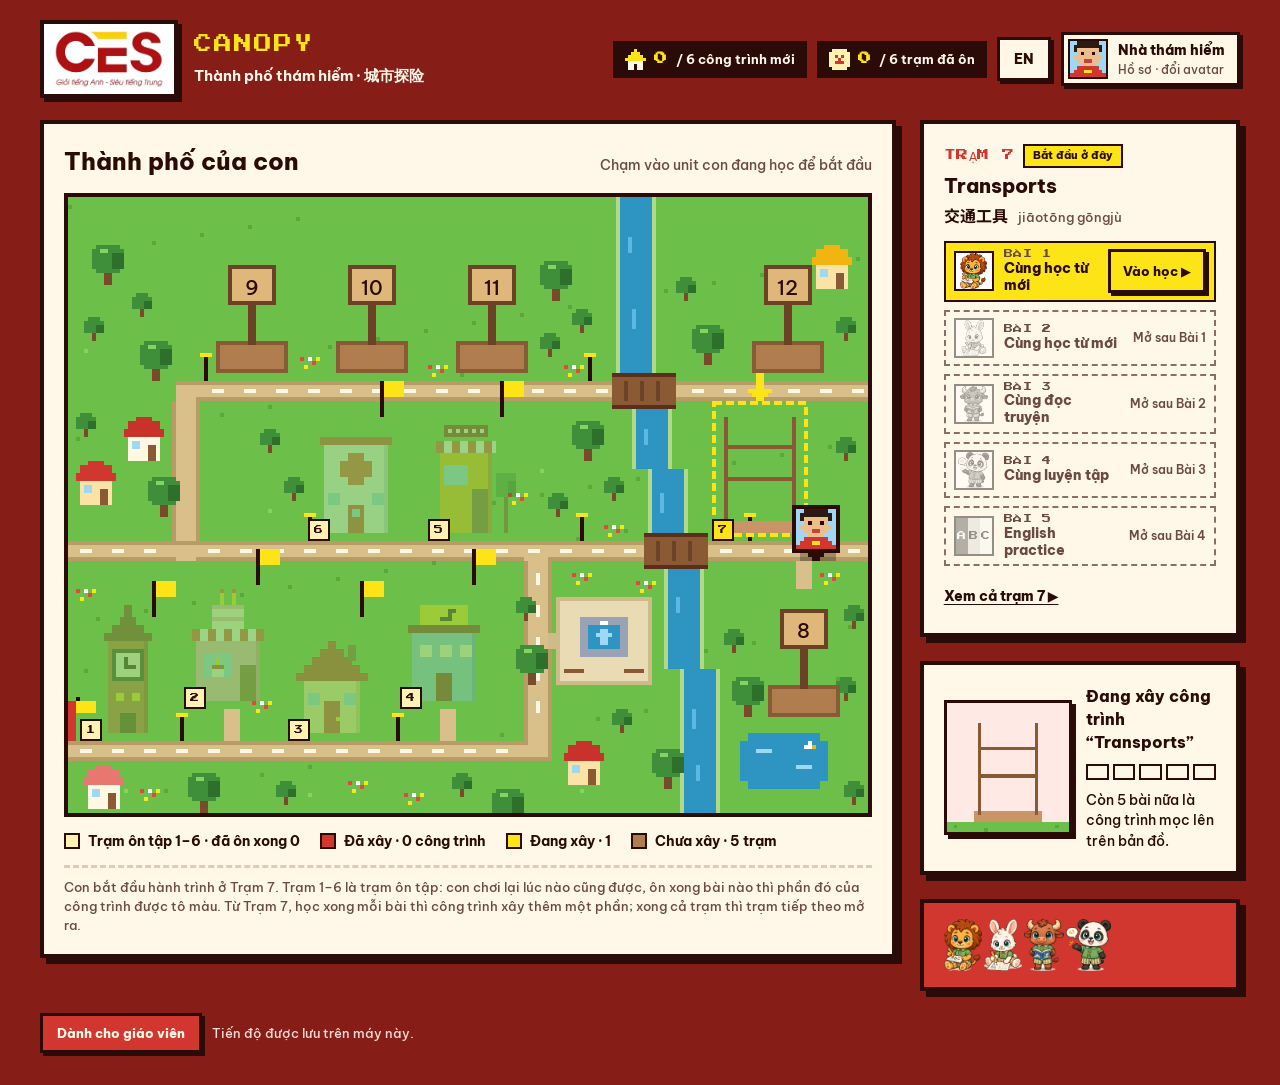
==== commit 4b7469ce: "Add English interface (EN/VI toggle) for map, stations and lessons Co-Authored-By: Claude Sonnet 5.5" ====
--- a/index.html
+++ b/index.html
@@ -263,6 +263,7 @@
     <div class="stats">
       <div class="stat" title="Công trình mới đã xây (trạm 7–12)"><svg viewBox="0 0 7 7" width="21" height="21" shape-rendering="crispEdges" aria-hidden="true"><path fill="#FDE417" d="M3 0h1v1h-1z M2 1h3v1h-3z M1 2h5v1h-5z M0 3h7v1h-7z"/><path fill="#FFF8E8" d="M1 4h5v3h-5z"/><path fill="#2B0B08" d="M3 5h1v2h-1z"/></svg><span class="px" id="nBuilt">0</span><span>/ 6 công trình mới</span></div>
       <div class="stat" title="Trạm ôn tập đã tô màu xong (trạm 1–6)"><svg viewBox="0 0 7 7" width="21" height="21" shape-rendering="crispEdges" aria-hidden="true"><path fill="#FFF2B3" d="M1 0h5v1h-5z M0 1h7v5h-7z M1 6h5v1h-5z"/><path fill="#D2372F" d="M2 2h1v1h-1z M3 3h1v1h-1z M4 2h1v1h-1z M2 4h3v1h-3z"/></svg><span class="px" id="nRev">0</span><span>/ 6 trạm đã ôn</span></div>
+      <button type="button" class="btn" id="langBtn" style="min-width:48px;min-height:44px;font-weight:800" aria-pressed="false">EN</button>
       <button type="button" class="me" id="meBtn" aria-haspopup="dialog">
         <span class="me-av" id="meAv"></span>
         <span class="who"><b id="meName">Nhà thám hiểm</b><span>Hồ sơ · đổi avatar</span></span>
@@ -302,6 +303,7 @@
 </div>
 
 <div id="lcv" hidden role="dialog" aria-modal="true" aria-label="Bài học"><div class="lcv-bar"><button type="button" class="btn" id="lcvX">◀ Về trạm</button><b id="lcvT"></b></div><iframe id="lcvF" title="Bài học" allow="autoplay; camera; microphone; fullscreen"></iframe></div>
+<script src="lc/i18n-en.js"></script>
 <div class="modal" id="modal" hidden role="dialog" aria-modal="true" aria-labelledby="mT"><div class="box modal-b" id="modalB"></div></div>
 
 <script>
@@ -1322,4 +1324,5 @@
 })();
 </script>
 
+<script src="lc/i18n.js"></script>
 </body></html>
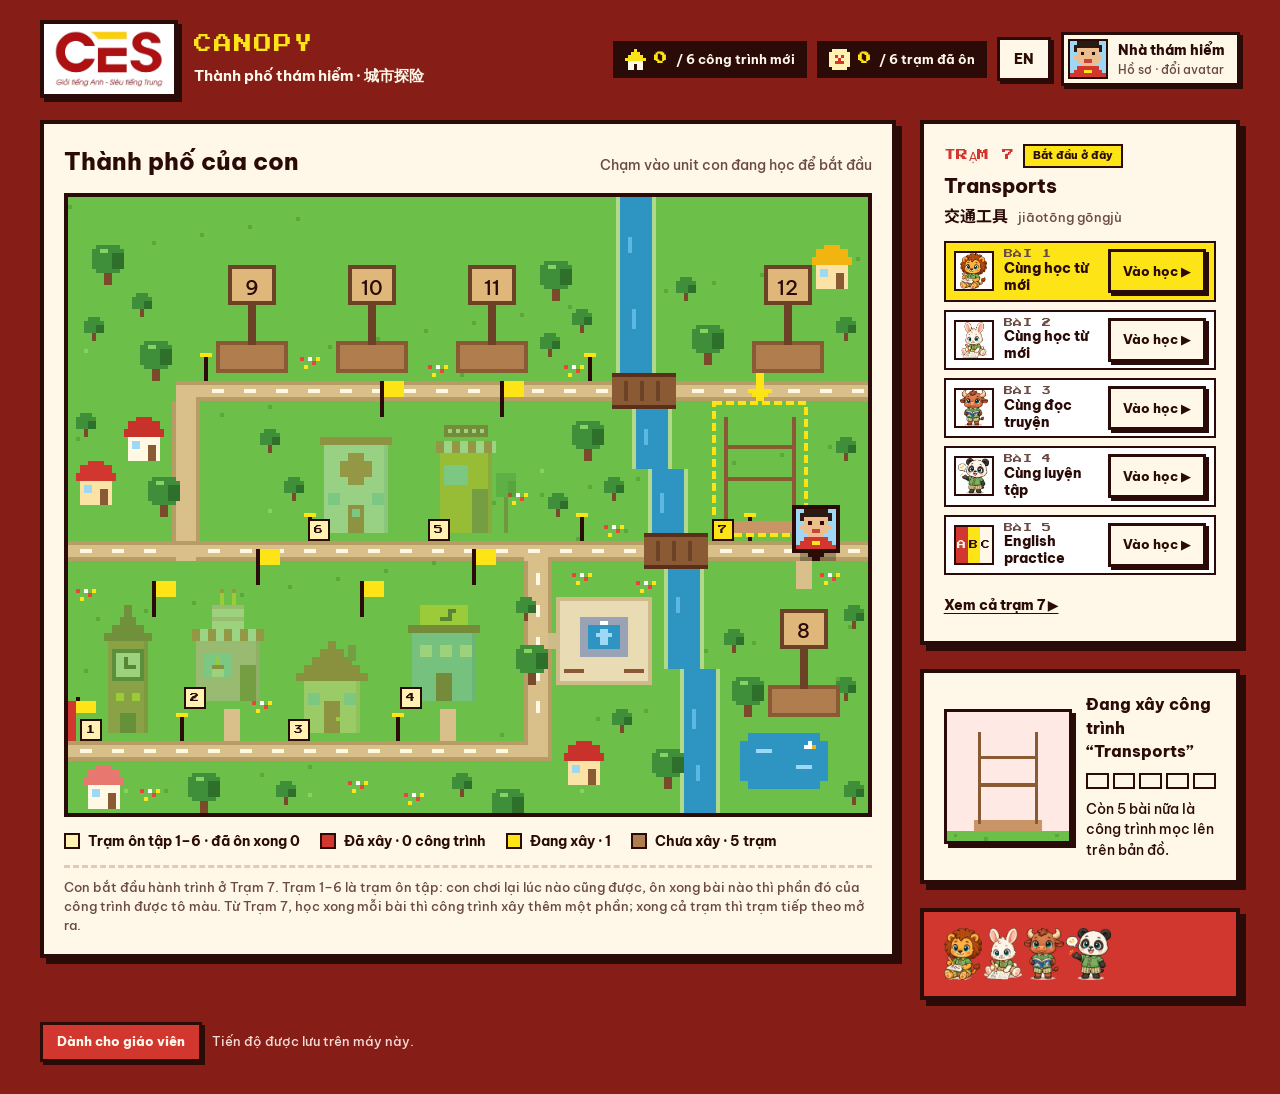
==== commit 8fd8e59d: "Unlock all stations and lessons Co-Authored-By: Claude Sonnet 5.5 <noreply@anthropic.com> Claude-Ses" ====
--- a/index.html
+++ b/index.html
@@ -943,7 +943,7 @@
 var WHO=['leo','bunny','buffy','xiaobao','abc'];
 var PLAN={def:['tu','tu','tr','lt','en'],1:['tu','tu','tu','ot'],2:['tu','tu','tr','tr'],12:['ot','ot','ot','ot','en']};
 var ACTS=[6,6,4,5,4];
-var DEMO_ALL=false; /* trạm và bài mở dần theo thứ tự; giáo viên mở hết bằng mã */
+var DEMO_ALL=true; /* mở hết tất cả trạm và bài, không cần xong bài trước */
 var ACTN={tu:['dub_en','dub_zh','Thẻ từ','Ghép thẻ','Trò chơi từ vựng','Viết chữ Hán'],tr:['Đọc truyện','Thẻ từ','Gameshow MC Leo','Ghép câu'],lt:['Đọc truyện','Thẻ từ','Gameshow MC Leo','Ghép câu','Quay video luyện nói'],ot:['Trò chơi ôn 1','Trò chơi ôn 2','Gameshow MC Leo','Thực hành nói'],en:['Vocabulary','Listen & read','Matching','Let’s talk']};
 var FLG={en:'<svg class="flag" viewBox="0 0 60 30" aria-hidden="true"><path d="M0 0v30h60V0z" fill="#012169"/><path d="M0 0l60 30m0-30L0 30" stroke="#fff" stroke-width="6"/><path d="M0 0l60 30m0-30L0 30" stroke="#C8102E" stroke-width="2.4"/><path d="M30 0v30M0 15h60" stroke="#fff" stroke-width="10"/><path d="M30 0v30M0 15h60" stroke="#C8102E" stroke-width="6"/></svg>',
  zh:'<svg class="flag" viewBox="0 0 30 20" aria-hidden="true"><path fill="#EE1C25" d="M0 0h30v20H0z"/><g fill="#FFFF00"><path d="M5 2l1.18 3.62H10L6.9 7.86 8.09 11.5 5 9.26 1.91 11.5 3.1 7.86 0 5.62h3.82z"/><circle cx="10" cy="2" r=".9"/><circle cx="12" cy="4" r=".9"/><circle cx="12" cy="7" r=".9"/><circle cx="10" cy="9" r=".9"/></g></svg>'};
